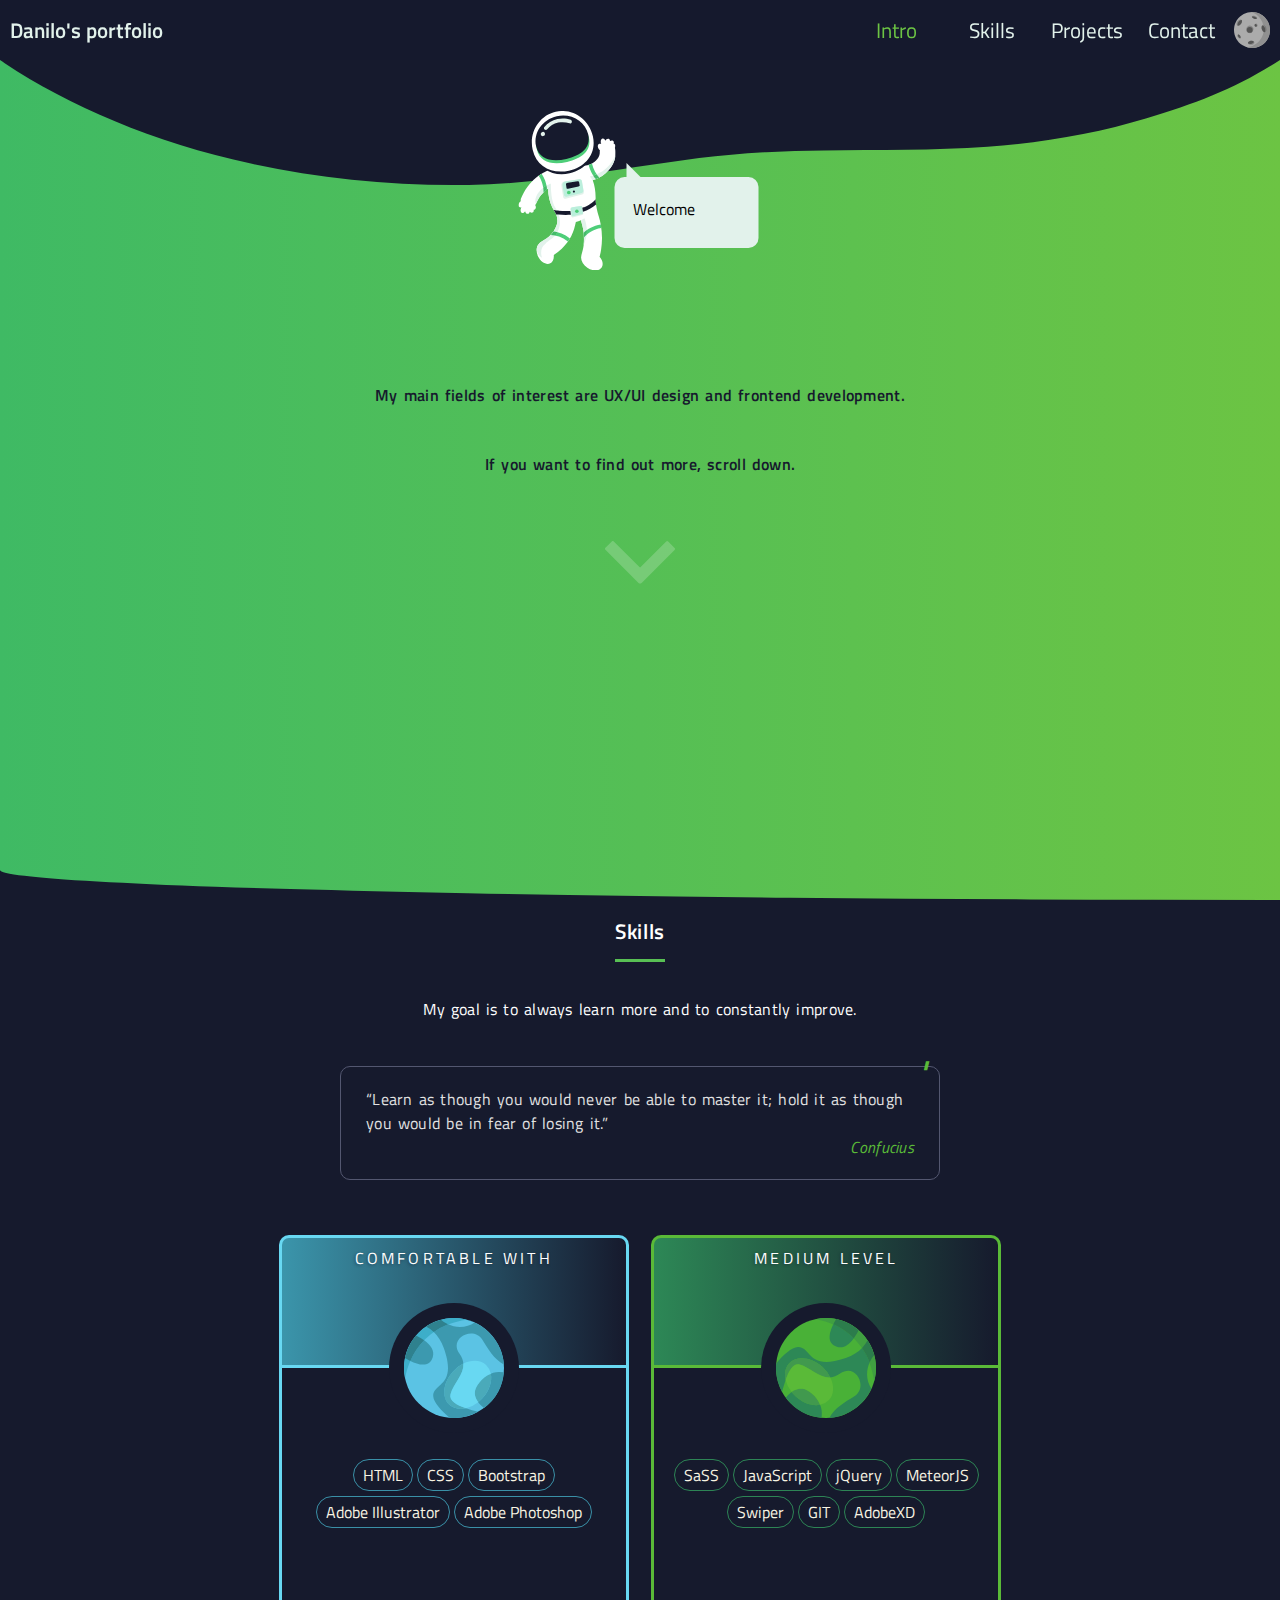
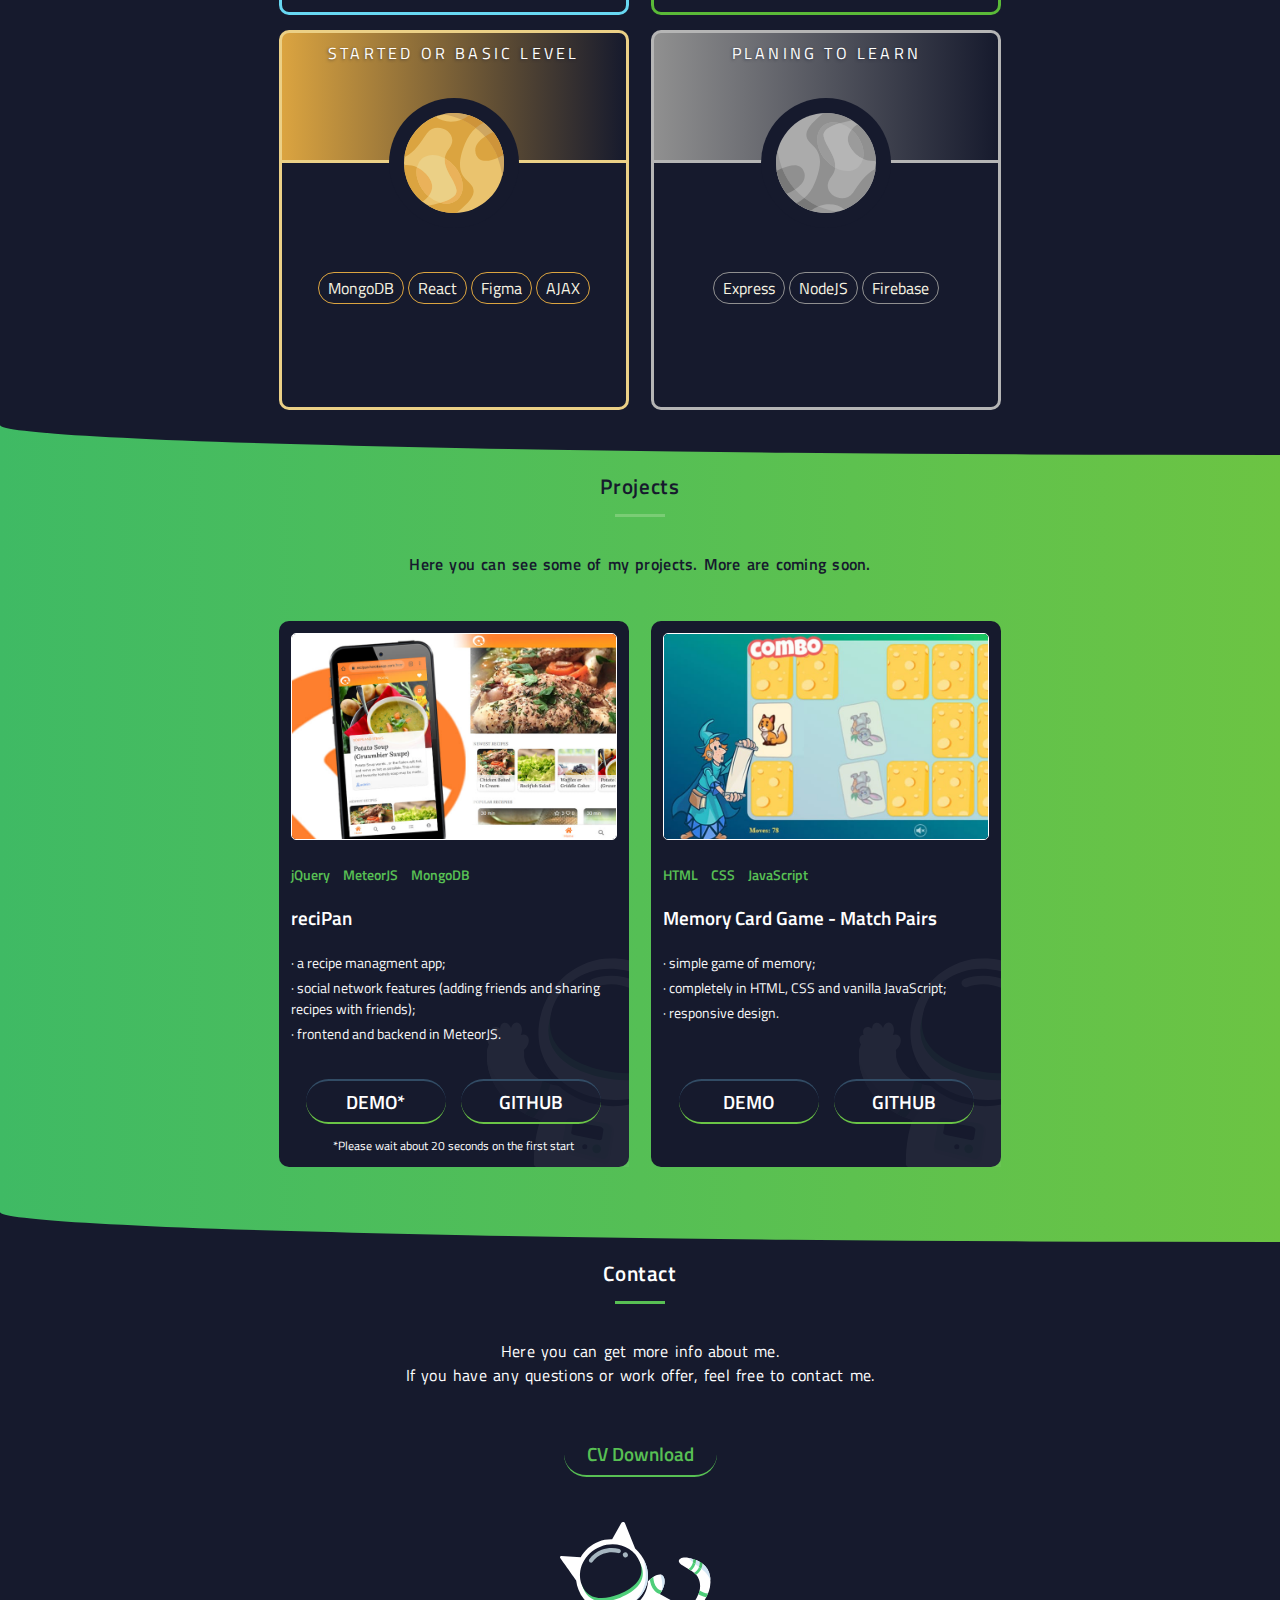
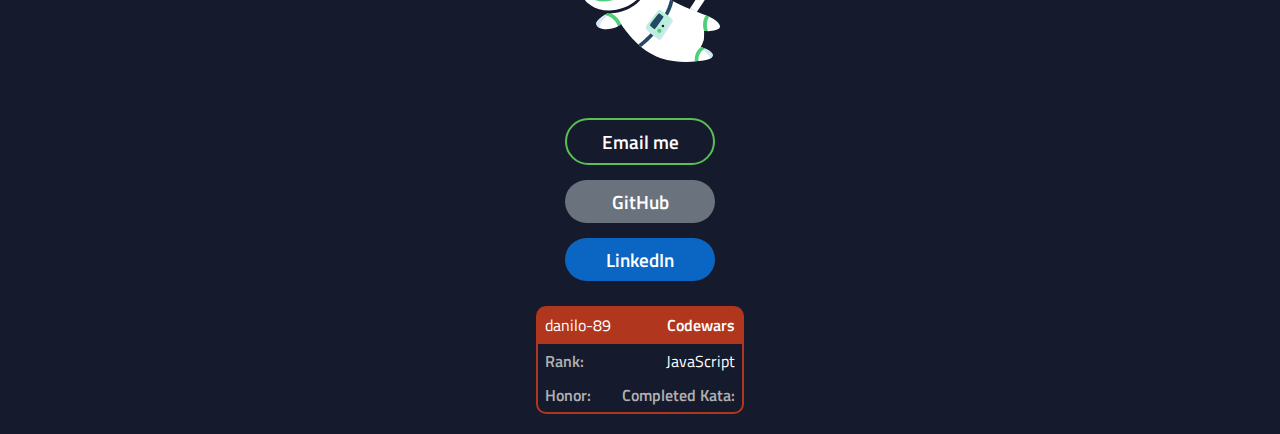
==== index.html @ d7d08cd7 "Update index.html" ====
<!DOCTYPE html>
<html lang="en">

<head>
    <meta charset="UTF-8" />
    <meta http-equiv="X-UA-Compatible" content="IE=edge" />
    <meta name="viewport" content="width=device-width, initial-scale=1.0" />
    <title>Danilo's Portfolio</title>

    <meta name="title" content="Danilo's Portfolio">
    <meta name="description" content="My portfolio page">
    <meta name="keywords" content="frontend, portfolio, meteor, javascript, jquery, css, html, design, developer">
    <meta name="language" content="English">
    <meta name="author" content="Danilo">

    <title>Danilo's Portfolio</title>

    <!--  Essential META Tags -->
    <meta property="og:title" content="Danilo's Portfolio">
    <meta property="og:description" content="My portfolio page">
    <meta property="og:image" content="https://danilo-89.github.io/thumbnail.jpg">
    <meta property="og:url" content="https://danilo-89.github.io/index.html">
    <meta name="twitter:card" content="summary_large_image">

    <!--  Non-Essential, But Recommended -->
    <meta property="og:site_name" content="Danilo's Portfolio">
    <meta name="twitter:image:alt" content="astronaut in intro section of Danilo's Portfolio">


    <link rel="apple-touch-icon" sizes="180x180" href="/apple-touch-icon.png">
    <link rel="icon" type="image/png" sizes="32x32" href="/favicon-32x32.png">
    <link rel="icon" type="image/png" sizes="16x16" href="/favicon-16x16.png">
    <link rel="manifest" href="/site.webmanifest">
    <link rel="mask-icon" href="/safari-pinned-tab.svg" color="#5bbad5">
    <meta name="msapplication-TileColor" content="#2b5797">
    <meta name="theme-color" content="#ffffff">
    <link rel="preconnect" href="https://fonts.gstatic.com">
    <link href="https://fonts.googleapis.com/css2?family=Titillium+Web:wght@300;400;600;700&display=swap"
        rel="stylesheet">
    <link rel="stylesheet" href="style/css/main.css">
</head>

<body id="intro" class="section">

    <div class="body-before"></div>

    <nav class="navbar" id="navBar">

        <button id="navToggleBtn" class="navbar-toggler" type="button" aria-label="Toggle navigation">
            <div class="bar hamburger_bar1"></div>
            <div class="bar hamburger_bar2"></div>
        </button>

        <a class="navbar-brand" href="#">Danilo's portfolio</a>
        <div class="collapse navbar-collapse" id="navbarMain">

            <ul class="navbar-nav">
                <li class="nav-item">
                    <a class="nav-link go current" href="#intro">Intro</a>
                </li>
                <li class="nav-item">
                    <a class="nav-link go" href="#skills">Skills</a>
                </li>
                <li class="nav-item">
                    <a class="nav-link go" href="#projects">Projects</a>
                </li>
                <li class="nav-item">
                    <a class="nav-link go" href="#contact">Contact</a>
                </li>
                <li> <img src="/imgs/astroMan.svg" alt="floating astronaut"></li>

            </ul>
        </div>
        <button type="button" class="color-theme-btn" id="changeColorThemeBtn" aria-label="change color theme">

            <svg width="100%" version="1.1" class="switch-moon" id="cct1" xmlns="http://www.w3.org/2000/svg" x="0" y="0"
                viewbox="0 0 293.4 293.4" xml:space="preserve">
                <style>
                    .st1m,
                    .st2m {
                        fill-rule: evenodd;
                        clip-rule: evenodd;
                        fill: #888
                    }

                    .st2m {
                        fill: #545454
                    }
                </style>
                <path
                    d="M271.7 223.4c-17.2 28.1-42.3 48.3-70.7 59.6-25 9.9-52.6 13-79.5 8.3-17.7-3.1-35.2-9.5-51.5-19.5C20.9 241.6-4.2 187.2.6 133.5 2.5 111.7 9.4 90 21.7 70c1.3-2.1 2.7-4.2 4.1-6.2 29-42.3 76.7-65 125-63.7 24.9.7 49.9 7.7 72.6 21.6 5.1 3.1 9.9 6.5 14.4 10.1 57.5 45.4 73.2 127.6 33.9 191.6z"
                    fill-rule="evenodd" clip-rule="evenodd" fill="#ababab" />
                <path class="st1m"
                    d="M149.7 266c-13.6 4.1-28.9.8-34.2-7.4-5.3-8.2 1.4-18.2 15-22.3 13.6-4.1 28.9-.8 34.2 7.4 5.2 8.2-1.5 18.2-15 22.3z" />
                <path class="st2m"
                    d="M113.7 254.3c-1.2-7.2 5.3-14.6 16.6-18.1 11.3-3.4 23.8-1.7 30.8 3.7 1.2 7.2-5.3 14.6-16.6 18.1-11.3 3.5-23.8 1.7-30.8-3.7z" />
                <path class="st1m"
                    d="M28.4 76c9.2-13.2 23.1-19.3 31.1-13.6 8 5.7 7.1 21.1-2 34.3-9.2 13.2-23.1 19.3-31.1 13.6-8-5.7-7.1-21.1 2-34.3z" />
                <path class="st2m"
                    d="M62.9 66.1c4.2 7.2 2.3 19.6-5.3 30.6s-18.5 17-26.6 15.5c-4.2-7.2-2.3-19.6 5.3-30.6 7.5-11 18.5-17.1 26.6-15.5z" />
                <path class="st1m"
                    d="M170.6 32.7c11.8 4.2 19.9 12.4 18.1 18.4-1.8 6-12.8 7.4-24.6 3.3C152.3 50.2 144.2 42 146 36c1.8-6 12.8-7.4 24.6-3.3z" />
                <path class="st2m"
                    d="M187 53.7c-3.9 3.7-13.2 4.1-23 .7-9.8-3.5-17.1-9.8-18.2-15.2 3.9-3.7 13.2-4.1 23-.7 9.9 3.5 17.1 9.8 18.2 15.2z" />
                <path class="st1m"
                    d="M30.3 204.6c-5-8.8-4.7-18.2.9-21 5.5-2.8 14.1 2.1 19.1 10.9 5 8.8 4.7 18.2-.9 21-5.5 2.8-14-2.1-19.1-10.9z" />
                <path class="st2m"
                    d="M34.2 182.8c5.3-.3 11.9 4.4 16.1 11.7 4.2 7.3 4.6 15.1 1.5 19.1-5.3.3-11.9-4.4-16.1-11.7-4.2-7.3-4.7-15.1-1.5-19.1z" />
                <ellipse transform="rotate(-58.473 128.547 141.831)" class="st1m" cx="128.6" cy="141.8" rx="30.6"
                    ry="29.1" />
                <circle class="st2m" cx="128.4" cy="145.9" r="23.4" />
                <ellipse transform="rotate(-32.6 179.73 108.714)" class="st1m" cx="179.7" cy="108.7" rx="12.7"
                    ry="14" />
                <ellipse transform="rotate(-32.6 176.953 109.179)" class="st2m" cx="177" cy="109.2" rx="8.9"
                    ry="10.5" />
                <path
                    d="M271.7 223.4c-17.2 28.1-42.3 48.3-70.7 59.6-25 10-52.6 13-79.5 8.3-6.4-1.1-12.7-2.7-18.9-4.6 16.2-.8 32.1-4.3 47.2-10.2 28.4-11.3 53.5-31.5 70.7-59.6 10.5-17.1 17-35.4 19.9-54l.9.6.9.6c.3.2.6.3.8.5.3.2.6.3.9.5.3.2.6.3.9.4.2.1.5.2.7.3.4.2.7.3 1.1.4.3.1.5.2.8.3h.1c.2.1.5.1.7.2.1 0 .2 0 .3.1.5.1 1.1.2 1.6.3 1.9.2 3.7.1 5.5-.5 10.6-3.4 14.7-20 9.3-37.1-5.1-16.1-16.9-27-27.1-25.4-7.7-30.4-25.2-58.3-51-78.8-4.5-3.6-9.3-7-14.4-10.1C161.9 8.8 151 3.9 139.8.3c3.5-.3 7.2-.3 11-.2 24.9.7 49.9 7.7 72.7 21.6 5.1 3.1 9.9 6.5 14.4 10.1 57.4 45.4 73.1 127.6 33.8 191.6z"
                    fill-rule="evenodd" clip-rule="evenodd" fill="#909090" />
                <g>
                    <path class="st1m" d="M248.3 166.7c.5.1 1.1.2 1.6.3-.5-.1-1-.2-1.6-.3z" />
                    <path
                        d="M255.4 166.4c-1.8.6-3.6.7-5.5.5 6.9-6.2 9.1-20.1 4.5-34.4-3.2-10.1-9-18.1-15.4-22.3-.4-2.1-.9-4.3-1.5-6.4 10.2-1.6 22 9.3 27.1 25.4 5.5 17.3 1.4 33.9-9.2 37.2z"
                        fill-rule="evenodd" clip-rule="evenodd" fill="#787878" />
                </g>
                <path class="st2m"
                    d="M250 166.9c-9.2-1.1-19-11.2-23.5-25.5s-2.4-28.2 4.5-34.4c9.2 1.1 19 11.2 23.5 25.5s2.4 28.2-4.5 34.4z" />
                <g>
                    <path class="st1m"
                        d="M231 107.1c2.7.3 5.4 1.4 8.1 3.2-.4-2.1-.9-4.3-1.5-6.4-.6.1-1.3.3-1.9.4-1.8.6-3.3 1.5-4.7 2.8z" />
                </g>
            </svg>

            <svg width="100%" version="1.1" class="switch-sun" id="cct2" xmlns="http://www.w3.org/2000/svg" x="0" y="0"
                viewbox="0 0 293.4 293.4" xml:space="preserve">
                <style>
                    .st0-sun {
                        fill-rule: evenodd;
                        clip-rule: evenodd;
                        fill: #fc0
                    }
                </style>
                <circle transform="rotate(-45.001 146.699 146.702)" class="st0-sun" cx="146.7" cy="146.7" r="146.7" />
                <path
                    d="M112.5 14.9c1.2-3.7-.2-7.1-3.1-10.1C85 11.2 62 23.9 43 43c-57.3 57.3-57.3 150.2 0 207.5 33.1 33.1 78 47.1 121.2 41.9 16.7-19.4-5.1-43.8 15.8-63.6 13.8-10.9 20.7-16.4 32.4-29.9 21.1-24.3 38.8-50.4 12.9-78.5-15.9-13.6-64.8-13.7-86.8-17.9-25.6-4.9-48.5-10.8-50.2-40.3 1.3-33.1 19.6-32.9 24.2-47.3z"
                    fill-rule="evenodd" clip-rule="evenodd" fill="#fb0" />
                <path class="st0-sun"
                    d="M125.8 113.3c-38.7-27.6-53 2-88.8 17.4-17.9 3.8-26.6-4.9-33.4-16.5C-7.1 161.7 6 213.5 43 250.4c9.8 9.8 20.7 18 32.3 24.5-4.7-5.3-7.6-11-7-17.8 3.1-14.4 16.3-24.3 26.7-33.6 28.3-25.4 77.7-76.8 30.8-110.2z" />
            </svg>


        </button>
    </nav>


    <section class="firstSection">

        <div class="container">
            <svg class="astro-blob" width="100%" height="100%" xmlns="http://www.w3.org/2000/svg"
                xmlns:xlink="http://www.w3.org/1999/xlink" viewbox="0 0 1545.2 414.3" preserveaspectratio="none">
                <style type="text/css">
                    .astro-blob-fill {
                        fill: #161a2d;
                    }
                </style>
                <defs>
                </defs>
                <path class="astro-blob-fill" d="M1545.2,0c-52.5,93.4-99.2,141.9-162,194c-58,48.2-123.5,80.4-191.1,93.9c-65.1,13-132.4,9.5-198.1,12.3
            c-23.1,1-46.1,2.6-69.1,5.6c-122.9,16.4-234,103.1-359,108.1c-90,3.7-179.6-20.8-261.7-69.9C184.1,272.2,83,151.4,5.7,10.6
            C3.8,7.1,1.9,3.5,0,0C0,0,1543.9,0,1545.2,0z" />
            </svg>
        </div>

        <div class="astro-holder">
            <svg id="astronaut" width="100px" version="1.1" xmlns="http://www.w3.org/2000/svg" x="0" y="0"
                viewbox="0 0 243.3 399.1" xml:space="preserve">
                <style>
                    .st0 {
                        fill: #ffffff;
                    }

                    .st1 {
                        fill: #4ECE79;
                    }

                    .st2 {
                        fill: #E2F2EB;
                    }

                    .st4 {
                        fill: #161a2d;
                        ;
                    }

                    .st5 {
                        fill: #44bc69;
                    }

                    .st3 {
                        fill: #bbefdc;
                    }

                    .st7 {
                        fill: #e2f2eb;
                    }
                </style>
                <g id="AMBody">
                    <path class="st0"
                        d="M206.8 346.7c1.4-10.1 2.4-20.2 2.2-30.3s-1.2-20.1-2.8-30.1c-1.2-8.1-3.3-16.1-5.7-23.9 0-.1-.1-.3-.1-.4-3.8-12.3-6.2-24.6-7.6-37.4.1-2.7.3-5.8.2-8.5 0-7.3-.7-15-1.8-21.9-.6-3.7-1.3-7.3-2.2-10.9-2.2-8.5-5.2-16.8-8.9-24.8-3.3-7.1-7.1-14.2-13.4-19-.7-.6-1.3-1.3-1.8-2-.1 0-.2 0-.3.1-1.3.2-2.6.3-4 .2-5.1-.4-10.5-2.9-15.4-3.7-11.2-1.7-22.3 0-33.3 2-14.4 2.7-28.3 7.6-41.4 14.1-9.6 4.7-18.5 10.2-26.7 17-8 6.6-14.9 14.1-21.2 22.3-7 9.1-12 19.2-16.4 29.8-.9 2.2-.8 4.5-.6 6.7-.6.4-1.2.9-1.7 1.4-4.2 4.1-5.4 9.7-2.6 12.6 1.5 1.5 3.7 2 6.2 1.5-.9 1.1-1.6 2.5-2 4.2-1.1 4.5.6 8.9 3.8 9.7 2.7.7 5.5-1.3 7.1-4.5 1 4.1 4 7 7.1 6.5 2.3-.3 4-2.5 4.6-5.3 2.1 2.3 4.9 3.3 7.1 2.3 2.4-1.1 3.4-4.1 2.9-7.4.6.2 1.3.2 1.9 0 2.7-.7 4.1-4.4 3.2-8.2-.3-1.2-.8-2.2-1.4-3.1 1.1-1.7 2.2-3.8 2.7-5.5 3.4-6.7 6.7-13.2 11.4-19.1 4.7-5.9 10.4-10.9 16.2-15.7.7-.6 1.5-1 2.3-1.6-.2 4.4-.1 9.1.4 13.4 1.9 15.9 6.7 30.6 15.1 43.8 6.7 10.6 8.5 19.7 6.5 31.7 0 .1 0 .1-.1.2-4.2 12-9.7 22.1-19.1 30.8-4.8 4.4-10.4 7.8-16 11.2-2.7 1.6-5.4 3-7.8 5.1-4 3.6-6.8 8-7.7 13.3 0 .3-.1.5-.1.8-1 6.2.2 13.7 3.8 20.8 7 13.9 20.5 21.2 30.2 16.3 6.6-3.3 9.6-11.5 8.7-20.8 7.1-4.7 13.9-9.7 20-15.7 9.6-9.5 17.8-19.9 23.9-31.8 5.7-11.2 8.8-22.8 11.4-35 4.4-.9 8.5-2.5 12.6-4.5 2.4 9.2 5.3 18.1 6.5 27.6 1.4 11.3 1.5 22.7.5 34.1-.8 8.5-3.2 16.7-5.5 24.9-.4 1.5-.6 2.9-.7 4.4-1.7 9 4.2 20.5 15.3 27.9 13.5 9.1 29.6 8.8 35.9-.6 4.9-7.3 2.4-18-5.3-26.6 1.7-6 3.1-12.2 3.9-18.4z" />
                    <path class="st1"
                        d="M50.4 162.3c6.9 10.3 12.5 24.1 12.3 41.7 2.8-2.7 5.7-5.3 8.7-7.8-1.3-16-6.8-28.9-13.5-38.9-2.6 1.6-5.1 3.2-7.5 5zM128.8 319.1c-14-11.1-28.4-15.8-41.3-17.3-2 3-4.2 5.8-6.7 8.5 13 .5 28.3 4.5 43 16.4 1.8-2.4 3.5-5 5-7.6zM206.3 286.3c-.1-.7-.2-1.4-.4-2.2-18.9 2.8-33 11.6-42.8 20.5.4 4 .6 8 .7 11.9 8.6-9.3 22.8-20.4 43.4-23.5-.2-2.2-.5-4.4-.9-6.7z" />
                    <path class="st2"
                        d="M159 209.3l-41 10.6c-2.9.5-5.7-1.7-6.2-4.8l-4.4-28.2c-.8-4.9 2.4-9.5 7-10.2l38.3-6c2.9-.5 5.7 1.7 6.2 4.8l4.6 27.3c.4 3.1-1.6 6-4.5 6.5z" />
                    <path class="st3"
                        d="M158.4 205l-38.6 9.8c-2.8.4-5.4-1.5-5.8-4.2l-3.9-25c-.7-4.3 2.3-8.4 6.6-9.1l36-5.7c2.8-.4 5.4 1.5 5.8 4.2l4.1 24.2c.5 2.7-1.4 5.3-4.2 5.8z" />
                    <path class="st4 blink-color"
                        d="M150.1 189.1l-26.1 5.5c-1.9.3-3.5-.3-3.7-1.4l-1.5-9.6c-.3-1.7 1.9-3.4 4.8-3.9l24.2-3.8c1.9-.3 3.5.3 3.7 1.4l1.7 9.3c.2 1.1-1.2 2.2-3.1 2.5z" />
                    <circle class="st1" cx="126" cy="204" r="4.6" />
                    <circle class="st4" cx="138.7" cy="201.8" r="2.7" />
                    <path class="st2"
                        d="M92.3 242.4C80 224.2 81 181.7 81 181.7c0 .2-4.8 2-5.2 2.2-4.2 2-8.3 4.4-12.1 7.1-5.1 3.6-9.7 7.9-13.5 12.9-3.3 4.2-5.9 9-7.2 14.2-1 4.1-1.4 8.8.1 12.8.3.7.6 1.4.5 2.1.5-.8.8-1.8 1.1-2.7 3.4-6.7 6.7-13.2 11.4-19.1 4.7-5.9 10.4-10.9 16.2-15.7.7-.6 1.5-1 2.3-1.6-.2 4.4-.1 9.1.4 13.4 1.9 15.9 6.7 30.6 15.1 43.8 6.7 10.6 8.5 19.7 6.5 31.7 0 .1 0 .1-.1.2-4.2 12-9.7 22.1-19.1 30.8-10.2 9.3-28.9 14.1-31.5 29.6-.5 3-.2 5.7.6 8.6.7 2.9 1.6 5.6 3.5 8 2.6 3.2 5.5 5.8 8.9 7.5-1.3-3.7-2.1-7.7-2.2-11.9-.2-8.8 2.7-17.9 10.2-22.9 8.3-9 20.6-13.5 27.5-24 13.9-21 11.6-46-2.1-66.3zM167.5 275.8c-.3-1.2-.7-2.4-1.1-3.6-.1-.4-.8-2.1-.9-2.4-.2-.4-.4-.9-.7-1.3-1.8 1-3.4 2.2-5.1 3.2-1.1.7-2.2 1.4-3.4 2 2.4 9.2 5.3 17.9 6.4 27.4 1.4 11.3 1.5 22.7.5 34.1 0 .3-.1.5-.1.8 4.2-10.7 7.7-21.8 8.1-33.1.2-6.5-.5-12.8-1.9-19.2-.5-2.7-1.1-5.3-1.8-7.9z" />
                    <path class="st5"
                        d="M70.1 186.7c-2.2 1.3-4.3 2.7-6.3 4.1-.5.4-1.3.9-1.9 1.4.5 3.7.8 7.6.8 11.8 2.1-2 4.2-4 6.4-5.8l.1-.1 2.1-1.8c-.1-3.4-.6-6.6-1.2-9.6zM97.6 303.6c-3.4-.8-6.8-1.4-10.1-1.8-.5.7-.9 1.4-1.4 2.1-.1.1-.2.3-.3.4-.4.6-.8 1.1-1.3 1.7-.1.2-.2.3-.4.5-.4.5-.9 1.1-1.3 1.6-.1.1-.2.3-.3.4-.6.7-1.1 1.3-1.7 1.9 3.6.2 7.6.6 11.6 1.4.8-.9 1.4-1.9 2-2.9 1.2-1.8 2.3-3.5 3.2-5.3zM171.3 298.1c-3 2.1-5.7 4.3-8.2 6.5.1.8.1 1.6.2 2.4 0 .4.1.7.1 1.1.2 2.8.4 5.6.4 8.5 1.9-2.1 4.3-4.4 6.8-6.6.3-2.4.6-4.6.7-7.1.1-1.6.1-3.2 0-4.8z" />
                    <g>
                        <path class="st2"
                            d="M159.4 260.6l-24 5.8c-1.7.2-3.3-1-3.6-2.9l-2.4-16.4c-.4-2.9 1.4-5.5 4.1-5.9L156 238c1.7-.2 3.3 1 3.6 2.9l2.5 15.9c.2 1.8-1 3.5-2.7 3.8z" />
                        <path class="st3"
                            d="M159.1 258l-22.6 5.4c-1.6.2-3.1-.9-3.4-2.5l-2.1-14.6c-.4-2.5 1.4-4.9 3.9-5.3l21-3c1.6-.2 3.1.9 3.4 2.5l2.2 14.2c.4 1.6-.8 3.1-2.4 3.3z" />
                        <circle class="st1" cx="146.1" cy="250.7" r="4.4" />
                    </g>
                    <g>
                        <path class="st4"
                            d="M161.4 252.4c12.1-3.4 23.4-9.7 32.8-18.1-.5-3.2-.9-6.5-1.3-9.8.1-1 .1-2.1.1-3.3-.3.3-.6.7-.9 1-2.3 2.5-4.8 4.8-7.5 7-.3.3-.6.5-.9.7-.1 0-.2.2-.3.3 0 0-.1 0-.1.1l-2.1 1.5c-1.4 1-2.9 2-4.4 2.9-2.9 1.8-5.9 3.4-9.1 4.8-.2.1-.4.2-.5.2h-.1c-.4.2-.9.4-1.3.5-.9.4-1.8.7-2.8 1-1.1.4-2.2.7-3.3 1.1l1.7 10.1zM129.9 250.1c-9.6.6-19.2.5-28.7-.5-1.2-.1-2.4-.3-3.7-.4-.6-.1-1.1-.1-1.7-.2-.1 0-1-.1-1.1-.2-1.9-.3-3.8-.6-5.6-1.1l-1.2-.3L90 251c1.7 2.7 3.1 5.3 4.1 7.8 1.9.2 3.8.4 5.5.6 10.3 1.1 20.7 1.3 31.1.6.2 0 .4 0 .5-.1l-1.3-9.8z" />
                    </g>
                </g>
                <g id="AMHand">
                    <path class="st0"
                        d="M243.3 101.8c0-2.8-.4-5.2-1.6-7.7-.2-.6-.5-1.2-.7-1.8.2-.4.5-.8.7-1.2 1.6-3.6.9-7.4-1.7-8.6-.6-.3-1.3-.4-1.9-.3 1.1-3.1.6-6.3-1.6-7.8-2-1.4-4.9-.9-7.4 1-.1-2.9-1.4-5.3-3.6-6-3-1-6.4 1.3-8.1 5.2-1-3.5-3.5-5.9-6.2-5.7-3.3.2-5.8 4.2-5.4 8.9.1 1.7.6 3.2 1.3 4.5-2.3-.9-4.6-.8-6.3.4-3.3 2.4-3.1 8.2.4 12.9.8 1 1.6 1.9 2.5 2.7-.1.9-.3 1.8-.3 2.7-.1 2 .2 3.9-.2 5.8-.5 2.3-1 4.7-2 6.8-1.2 2.6-2.7 5.2-4.5 7.5-2.1 2.5-4.4 4.9-7 6.8-3 2.2-6.3 4-9.7 5.3-5 2-10.3 2.9-15.5 3.7-1.3.2-2.6.2-4 .1-11.5 10-9.5 26.4.6 36 5.5 6.8 18.4 8.3 24.1.9 0-.1-.1-.3-.1-.4.2-.1.4-.1.6-.2.1-.2.3-.4.4-.7-.1.2-.3.4-.4.7 5.4-1.7 10.8-3.7 15.9-6.2 5.9-3 11.5-6.7 16.5-11s9.1-9 13-14.4c4.2-5.8 7.1-12.2 9.4-18.9 1.4-4.2 1.9-8.4 2.6-12.7.2-2.8.2-5.5.2-8.3z" />
                    <path class="st1"
                        d="M179.9 133.1c-1.5.6-3 1.1-4.5 1.5 3.6 15.3 10.4 27 18.2 35.8 2.6-1 5.3-2.1 7.8-3.4.3-.2.6-.3.9-.5-8-8.4-15-19.8-18.4-35.3-1.3.7-2.6 1.3-4 1.9z" />
                    <path class="st2"
                        d="M222.9 140.2c-7.7 8.2-16.9 13.8-27.3 18-5.6 2.3-11.4 3.9-17.2 5.6l.6.9c1.4 1.7 2.8 3.3 3.9 5.2.7 1.2 1.4 2.3 2 3.5 5.6-1.7 11.2-3.7 16.5-6.4 5.9-3 11.5-6.7 16.5-11s9.1-9 13-14.4c4.2-5.8 7.1-12.2 9.4-18.9 1.4-4 1.9-8.1 2.5-12.2-4.6 11-11.6 20.9-19.9 29.7z" />
                    <path class="st5"
                        d="M195.5 158.2c-2.9 1.2-5.8 2.2-8.8 3.1 2.1 3.3 4.5 6.4 6.9 9.1.6-.3 1.3-.5 1.9-.8.6-.3 1.3-.5 1.9-.8.2-.1.3-.1.5-.2.5-.2 1-.4 1.5-.7.6-.3 1.3-.6 1.9-.9.1 0 .1-.1.2-.1.2-.1.5-.3.7-.4-2.2-2.5-4.6-5.3-6.7-8.3z" />
                </g>
                <g id="AMHead">
                    <path class="st4"
                        d="M184.7 74c9.2 41.1-17.2 73.2-56.8 82.1-39.6 8.9-77.2-8.8-86.5-49.8s15.4-81.6 54.9-90.5 79.2 17.1 88.4 58.2z" />
                    <path class="st0"
                        d="M186.2 63.1c9.7 43.2-18.1 77-59.8 86.3s-81.3-9.2-91-52.4S51.6 11.2 93.2 1.8s83.3 18.1 93 61.3z" />
                    <path class="st1"
                        d="M176.3 66.4c7.5 33.4-18.8 53-54.8 61.1s-68.2 1.6-75.7-31.8 15.6-67 51.7-75.1 71.3 12.5 78.8 45.8z" />
                    <path class="st4"
                        d="M174.6 58.8c7.5 33.4-18.8 53-54.8 61.1s-68.2 1.6-75.7-31.8 15.6-67 51.7-75.1 71.3 12.4 78.8 45.8z" />
                    <path class="st7"
                        d="M133.4 28c.8-2.3-.4-4.9-2.7-5.8-10.2-3.7-21.7-4.6-33.4-2-13.3 3-24.6 10.2-32.5 19.7-1.6 1.9-1.4 4.7.5 6.3 1.9 1.7 4.9 1.5 6.5-.5 6.7-8 16.2-14 27.5-16.6 9.9-2.2 19.6-1.4 28.3 1.7 2.4.8 5-.4 5.8-2.8z" />
                    <circle transform="rotate(-12.674 61.054 57.566)" class="st7" cx="61" cy="57.6" r="5.4" />
                </g>
            </svg>

            <div class="astro-bubble">
                <span> </span>
            </div>
        </div>

        <p class="my-text bold">My main fields of interest are UX/UI design and frontend development.</p>
        <p class="my-text bold">If you want to find out more, scroll down.
        </p>

        <div class="arrow-go-down">
            <a href="#skills" aria-label="Go down to skills section">
                <svg width="100%" data-name="see more arrow" xmlns="http://www.w3.org/2000/svg"
                    viewbox="0 0 184.911 111.967">
                    <path class="arrow-path"
                        d="M183.816 18.27L166.974 1.428a3.737 3.737 0 00-5.286 0L94.216 68.9a2.255 2.255 0 01-3.188 0L23.223 1.1a3.737 3.737 0 00-5.286 0L1.1 17.937a3.737 3.737 0 000 5.286L87.87 110a6.718 6.718 0 009.5 0l86.443-86.442a3.737 3.737 0 00.003-5.288z" />
                </svg>
            </a>
        </div>


    </section>


    <div class="section-after"></div>

    <!-- SKILLS SECTION START -->
    <section class="section-even section" id="skills">

        <h2>Skills</h2>

        <hr class="custom">

        <p class="my-text">My goal is to always learn more and to constantly improve.</p>

        <p class="quote">“Learn as though you would never be able to master it; hold it as though you would be in fear
            of losing it.”
            <span>Confucius</span>
        </p>



        <div class="section-container">

            <div class="planet-frame blue">
                <div class="planet-frame-top">
                    <span>COMFORTABLE WITH</span>
                </div>
                <div class="planet-frame-bottom">
                    <div class="skill-planet">
                        <img src="/imgs/planet-01.svg" alt="blue planet">
                    </div>
                    <div class="skill-skills">
                        <span>HTML</span>
                        <span>CSS</span>
                        <span>Bootstrap</span>
                        <span>Adobe Illustrator</span>
                        <span>Adobe Photoshop</span>
                    </div>
                </div>
            </div>

            <div class="planet-frame green">
                <div class="planet-frame-top">
                    <span>MEDIUM LEVEL</span>
                </div>
                <div class="planet-frame-bottom">
                    <div class="skill-planet">
                        <img src="/imgs/planet-02.svg" alt="green planet">
                    </div>
                    <div class="skill-skills">
                        <span>SaSS</span>
                        <span>JavaScript</span>
                        <span>jQuery</span>
                        <span>MeteorJS</span>
                        <span>Swiper</span>
                        <span>GIT</span>
                        <span>AdobeXD</span>
                    </div>
                </div>
            </div>

            <div class="planet-frame yellow">
                <div class="planet-frame-top">
                    <span>STARTED OR BASIC LEVEL</span>
                </div>
                <div class="planet-frame-bottom">
                    <div class="skill-planet">
                        <img src="/imgs/planet-03.svg" alt="yellow planet">
                    </div>
                    <div class="skill-skills">
                        <span>MongoDB</span>
                        <span>React</span>
                        <span>Figma</span>
                        <span>AJAX</span>
                    </div>
                </div>
            </div>

            <div class="planet-frame gray">
                <div class="planet-frame-top">
                    <span>PLANING TO LEARN</span>
                </div>
                <div class="planet-frame-bottom">
                    <div class="skill-planet">
                        <img src="/imgs/planet-04.svg" alt="gray planet">
                    </div>
                    <div class="skill-skills">
                        <span>Express</span>
                        <span>NodeJS</span>
                        <span>Firebase</span>
                    </div>
                </div>
            </div>



        </div>

    </section>
    <!-- SKILLS SECTION END -->
    <div class="section-after"></div>

    <!-- PROJECTS SECTION START -->
    <section class="section" id="projects">
        <h2>Projects</h2>

        <hr class="custom">

        <p class="my-text bold">Here you can see some of my projects. More are coming soon.</p>






        <div class="section-container">

            <div class="project-frame">
                <div class="project-frame-inside">
                    <div class="project-galery">
                        <img src="/imgs/recipan0.jpg" alt="recipan app screen">
                    </div>
                    <div class="project-description">
                        <img src="/imgs/astroMan.svg" alt="astronaut">
                        <div class="project-ingridients">
                            <span>jQuery</span>
                            <span>MeteorJS</span>
                            <span>MongoDB</span>
                        </div>
                        <div class="project-title">
                            <span>reciPan</span>
                        </div>
                        <div class="project-about">
                            <span>· a recipe managment app;</span>
                            <span>· social network features (adding friends and sharing recipes with friends);</span>
                            <span>· frontend and backend in MeteorJS.</span>
                        </div>
                        <div class="project-buttons">
                            <a href="https://recipan.herokuapp.com/" target="_blank" rel="noopener noreferrer"
                                class="btn-standard">DEMO*</a>
                            <a href="https://github.com/danilo-89/reciPan-recipe-manager-app" target="_blank"
                                rel="noopener noreferrer" class="btn-standard">GITHUB</a>
                        </div>
                        <div class="project-note">
                            <span>
                                *Please wait about 20 seconds on the first start
                            </span>
                        </div>
                    </div>
                </div>
            </div>

            <div class="project-frame">
                <div class="project-frame-inside">
                    <div class="project-galery">
                        <img src="/imgs/matchPairs0.jpg" alt="match pairs game screen">
                    </div>
                    <div class="project-description">
                        <img src="/imgs/astroMan.svg" alt="astronaut">
                        <div class="project-ingridients">
                            <span>HTML</span>
                            <span>CSS</span>
                            <span>JavaScript</span>
                        </div>
                        <div class="project-title">
                            <span>Memory Card Game - Match Pairs</span>
                        </div>
                        <div class="project-about">
                            <span>· simple game of memory;</span>
                            <span>· completely in HTML, CSS and vanilla JavaScript;</span>
                            <span>· responsive design.</span>
                        </div>
                        <div class="project-buttons">
                            <a href="https://danilo-89.github.io/projects/Memory-Card-Game---Match-Pairs/index.html"
                                target="_blank" rel="noopener noreferrer" class="btn-standard">DEMO</a>
                            <a href="https://github.com/danilo-89/Memory-Card-Game---Match-Pairs" target="_blank"
                                rel="noopener noreferrer" class="btn-standard">GITHUB</a>
                        </div>
                        <div class="project-note">
                            <span>
                            </span>
                        </div>
                    </div>
                </div>
            </div>

            <div class="project-frame">

            </div>

            <div class="project-frame">

            </div>

            <div class="project-frame">

            </div>



        </div>




    </section>
    <!-- PROJECTS SECTION END -->
    <div class="section-after"></div>

    <!-- CONTACT SECTION START -->
    <section class="section section-even" id="contact">

        <h2>Contact</h2>

        <hr class="custom">

        <p class="my-text">
            Here you can get more info about me.
            <br>
            If you have any questions or work offer, feel free to contact me.
        </p>

        <div class="contact-buttons">
            <a href="https://danilo-89.github.io/CV/cv_2021.pdf" target="_blank" rel="noopener noreferrer"
                class="btn-standard cv-download">CV Download</a>
        </div>

        <div class="astro-cat-container">
            <img src="/imgs/astroCat.svg" alt="astronaut cat">
        </div>

        <div class="contact-buttons">
            <a class="cryptedmail btn-standard email" href="#" data-name="danilo89abcd" data-domain="gmail"
                data-tld="com"
                onclick="window.location.href = 'mailto:' + this.dataset.name + '@' + this.dataset.domain + '.' + this.dataset.tld; return false;">Email
                me</a>


            <a href="https://github.com/danilo-89" target="_blank" rel="noopener noreferrer"
                class="btn-standard github">GitHub</a>

            <a href="https://www.linkedin.com/in/danilo-bozinovic/" target="_blank" rel="noopener noreferrer"
                class="btn-standard linkedin">LinkedIn</a>




            <a href="https://www.codewars.com/users/danilo-89" target="_blank" rel="noopener noreferrer" class="codewars-container">
                <div class="codewars-header">
                    <span class="span-custom">danilo-89</span>
                    <span class="span-custom text-bold">Codewars</span>
                </div>
                <div class="codewars-content">
                    <div>
                        <span class="span-custom">
                            <span class="text-bold text-gray">Rank: </span>
                            <span id="CWRank"></span>
                        </span>
                        <span class="span-custom">JavaScript</span>
                    </div>
                    <div>
                        <span class="span-custom">
                          <span class="text-gray text-bold">Honor: </span>
                          <span id="CWHonor"></span>
                        </span>
                        <span class="span-custom span-cata">
                           <span class="text-gray text-bold">Completed Kata: </span>
                           <span id="CWKata"></span>
                        </span>
                    </div>
                </div>
            </a>

        </div>



    </section>
    <!-- CONTACT SECTION END -->

    <script src="/script/main.js"></script>
</body>

</html>
---- style/css/main.css ----
html {
  -webkit-box-sizing: border-box;
          box-sizing: border-box;
  font-size: 16px;
}

*,
*:before,
*:after {
  -webkit-box-sizing: inherit;
          box-sizing: inherit;
}

body,
h1,
h2,
h3,
h4,
h5,
h6,
p,
ol,
ul {
  margin: 0;
  padding: 0;
  font-weight: normal;
}

ol,
ul {
  list-style: none;
}

img {
  max-width: 100%;
  height: auto;
}

button {
  background: none;
  color: inherit;
  border: none;
  padding: 0;
  font: inherit;
  cursor: pointer;
  outline: inherit;
}

@-webkit-keyframes rotation {
  from {
    -webkit-transform: rotate(0deg);
            transform: rotate(0deg);
  }
  to {
    -webkit-transform: rotate(359deg);
            transform: rotate(359deg);
  }
}

@keyframes rotation {
  from {
    -webkit-transform: rotate(0deg);
            transform: rotate(0deg);
  }
  to {
    -webkit-transform: rotate(359deg);
            transform: rotate(359deg);
  }
}

@-webkit-keyframes float {
  from {
    -webkit-transform: translateY(0px) translateX(17px) rotate3d(0, 0, 1, 3deg);
            transform: translateY(0px) translateX(17px) rotate3d(0, 0, 1, 3deg);
  }
  to {
    -webkit-transform: scale(0.95) translateY(17px) translateX(0px) rotate3d(0, 0, 1, 0deg);
            transform: scale(0.95) translateY(17px) translateX(0px) rotate3d(0, 0, 1, 0deg);
  }
}

@keyframes float {
  from {
    -webkit-transform: translateY(0px) translateX(17px) rotate3d(0, 0, 1, 3deg);
            transform: translateY(0px) translateX(17px) rotate3d(0, 0, 1, 3deg);
  }
  to {
    -webkit-transform: scale(0.95) translateY(17px) translateX(0px) rotate3d(0, 0, 1, 0deg);
            transform: scale(0.95) translateY(17px) translateX(0px) rotate3d(0, 0, 1, 0deg);
  }
}

@-webkit-keyframes move-hand {
  20%,
  100% {
    -webkit-transform: rotate(0deg);
    transform: rotate(0deg);
  }
  0% {
    -webkit-transform: rotate(0deg);
    transform: rotate(0deg);
  }
  10% {
    -webkit-transform: rotate(-3deg);
    transform: rotate(-3deg);
  }
}

@keyframes move-hand {
  20%,
  100% {
    -webkit-transform: rotate(0deg);
    transform: rotate(0deg);
  }
  0% {
    -webkit-transform: rotate(0deg);
    transform: rotate(0deg);
  }
  10% {
    -webkit-transform: rotate(-3deg);
    transform: rotate(-3deg);
  }
}

@-webkit-keyframes blinkColor {
  0% {
    fill: #161a2d;
  }
  60% {
    fill: #161a2d;
  }
  70% {
    fill: #4ece79;
  }
  86% {
    fill: #161a2d;
  }
  100% {
    fill: #4ece79;
  }
}

@keyframes blinkColor {
  0% {
    fill: #161a2d;
  }
  60% {
    fill: #161a2d;
  }
  70% {
    fill: #4ece79;
  }
  86% {
    fill: #161a2d;
  }
  100% {
    fill: #4ece79;
  }
}

@-webkit-keyframes changeText {
  0% {
    content: "Welcome friend...";
  }
  33% {
    content: "hope you are well...";
  }
  66% {
    content: "feel free to look around and...";
  }
  100% {
    content: "Have a nice day!";
  }
}

@keyframes changeText {
  0% {
    content: "Welcome friend...";
  }
  33% {
    content: "hope you are well...";
  }
  66% {
    content: "feel free to look around and...";
  }
  100% {
    content: "Have a nice day!";
  }
}

html {
  overflow-x: hidden;
  scroll-behavior: smooth;
}

button {
  border: none;
  outline: none;
  background-color: unset;
}

body {
  --color-page-background: linear-gradient(
    to right,
    #3fba64,
    #4abd5d,
    #55bf55,
    #61c24c,
    #6cc443
  );
  --color-page-background-even: #161a2d;
  --color-dark: #161a2d;
  --color-background-nav: rgba(22, 26, 45, 0.75);
  --color-green: #3fba64;
  --color-green-two: #58c054;
  --color-light: #f8f4e3;
  --color-white: #ffffff;
  --color-gray: #b0b0b0;
  --color-quote-text: #e2e2e2;
  --color-border-green: #5aba38;
  --color-border-yellow: #ebd086;
  --color-border-gray: #b5b5b5;
  --color-border-blue: #68d8f2;
  --color-skill-green: transparent;
  --color-skill-yellow: transparent;
  --color-skill-gray: transparent;
  --color-skill-blue: transparent;
  --color-nav-link: #e2f2eb;
  --color-link-current: #6cc444;
  --color-project-frame: #161a2d;
  --color-project-about: #f8f8f8;
  --color-project-button: rgba(22, 26, 45, 0.5);
  overflow-x: hidden;
  background: -webkit-gradient(linear, left top, right top, from(#3fba64), color-stop(#4abd5d), color-stop(#55bf55), color-stop(#61c24c), to(#6cc443));
  background: linear-gradient(to right, #3fba64, #4abd5d, #55bf55, #61c24c, #6cc443);
  background: var(--color-page-background);
  background-repeat: no-repeat;
  background-size: cover;
  font-family: "Titillium Web", sans-serif;
  -webkit-transition: background 0.6s ease;
  transition: background 0.6s ease;
}

body.light {
  --color-page-background: linear-gradient(to right, #f7fff9, #8ad6a1);
  --color-page-background-even: lightblue;
  --color-dark: #3fba64;
  --color-light: #161a2d;
  --color-white: #161a2d;
  --color-gray: #b1361e;
  --color-green: #161a2d;
  --color-green-two: #161a2d;
  --color-quote-text: #161a2d;
  --color-background-nav: rgba(63, 186, 100, 0.75);
  --color-border-green: #161a2d;
  --color-border-yellow: #161a2d;
  --color-border-gray: #161a2d;
  --color-border-blue: #161a2d;
  --color-skill-green: #5aba38;
  --color-skill-yellow: #ebd086;
  --color-skill-gray: #b5b5b5;
  --color-skill-blue: #68d8f2;
  --color-nav-link: #161a2d;
  --color-link-current: #ffffff;
  --color-project-frame: #62c67d;
  --color-project-about: #161a2d;
  --color-project-button: #006885;
}

.astro-blob-fill {
  fill: #161a2d !important;
  fill: var(--color-dark) !important;
}

.light .st4 {
  fill: #185167;
}

.container {
  max-width: 1920px;
  margin-left: auto;
  margin-right: auto;
}

a {
  text-decoration: none;
}

.btn-standard {
  background-color: #58c054;
  padding: 7px 23px;
  border-radius: 30px;
  color: #161a2d;
  font-size: 19px;
  font-weight: 600;
  min-width: 110px;
  text-align: center;
  -webkit-transition: all 0.3s ease;
  transition: all 0.3s ease;
}

.btn-standard.github {
  background-color: #6a737d;
  color: #ffffff;
  min-width: 150px;
  margin-bottom: 15px;
}

.btn-standard.linkedin {
  background-color: #0a66c2;
  color: #ffffff;
  min-width: 150px;
  margin-bottom: 25px;
}

.btn-standard.email {
  background-color: transparent;
  color: #ffffff;
  color: var(--color-white);
  border: 2px solid #58c054;
  min-width: 150px;
  margin-bottom: 15px;
}

.btn-standard.cv-download {
  background-color: transparent;
  color: #58c054;
  color: var(--color-green-two);
  border-bottom: 2px solid #58c054;
  min-width: 150px;
  margin-bottom: 25px;
}

.btn-standard:hover {
  background-color: #4aa846;
  color: #ffffff;
}

.project-buttons .btn-standard:hover {
  background-color: #4aa846;
  color: #ffffff;
  border-top: 2px solid #58c054;
  border-bottom: 2px solid #58c054;
}

.project-buttons .btn-standard {
  width: 43%;
  background-color: rgba(22, 26, 45, 0.5);
  background-color: var(--color-project-button);
  color: #ffffff;
  border-bottom: 2px solid #6ac446;
  border-top: 2px solid #324c65;
  padding: 6px 23px;
}

.body-before {
  width: 100%;
  max-width: 1920px;
  height: 60px;
  margin-left: auto;
  margin-right: auto;
  position: relative;
  background-color: #161a2d;
  background-color: var(--color-dark);
}

.body-before::before {
  display: none;
  content: "";
  height: 100%;
  position: absolute;
  top: 0;
  left: -122px;
  border-left: 122px solid transparent;
  border-top: 61px solid #161a2d;
}

.body-before::after {
  display: none;
  content: "";
  height: 100%;
  position: absolute;
  top: 0;
  right: -130px;
  border-right: 130px solid transparent;
  border-top: 61px solid #161a2d;
}

.color-theme-btn {
  margin-left: auto;
  padding-right: 10px;
  padding-left: 5px;
  display: -webkit-box;
  display: -ms-flexbox;
  display: flex;
  -webkit-box-orient: vertical;
  -webkit-box-direction: normal;
      -ms-flex-direction: column;
          flex-direction: column;
  height: 100%;
  -ms-flex-line-pack: center;
      align-content: center;
  -webkit-box-align: center;
      -ms-flex-align: center;
          align-items: center;
  overflow: hidden;
  width: 100%;
  max-width: 51px;
}

.color-theme-btn svg {
  -webkit-box-flex: 1;
      -ms-flex: 1 0 100%;
          flex: 1 0 100%;
  -webkit-transition: all 1s ease-out;
  transition: all 1s ease-out;
}

.color-theme-btn svg.switch-moon {
  height: 100%;
  max-height: 100%;
  opacity: 1;
  margin-bottom: 15px;
}

.color-theme-btn svg.switch-sun {
  height: 0;
  max-height: 0%;
  opacity: 0;
}

.color-theme-btn.sun svg.switch-moon {
  height: 0;
  max-height: 0%;
  opacity: 0.2;
  margin-bottom: 0;
}

.color-theme-btn.sun svg.switch-sun {
  height: 100%;
  max-height: 100%;
  opacity: 1;
}

.navbar {
  background-color: #161a2d;
  background-color: rgba(22, 26, 45, 0.75);
  background-color: var(--color-background-nav);
  display: -webkit-box;
  display: -ms-flexbox;
  display: flex;
  -webkit-box-align: center;
      -ms-flex-align: center;
          align-items: center;
  padding: 5px 0;
  max-width: 1920px;
  margin: auto;
  position: fixed;
  height: 60px;
  z-index: 2;
  top: 0;
  width: 100%;
}

.navbar.transparent {
  background-color: var(--color-background-nav);
  -webkit-backdrop-filter: blur(3px);
          backdrop-filter: blur(3px);
}

.navbar-brand {
  color: #e2f2eb;
  color: var(--color-nav-link);
  font-weight: 600;
  font-size: 21px;
  padding-left: 0;
  margin-left: auto;
  margin-right: auto;
}

.navbar-collapse {
  max-width: 0;
  opacity: 0;
  -webkit-transform: scale(0);
          transform: scale(0);
  overflow-x: hidden;
}

.navbar-collapse.active {
  display: block;
  position: fixed;
  margin-left: unset;
  height: 100vh;
  background-color: rgba(108, 196, 67, 0.45);
  top: 0;
  bottom: 0;
  left: 0;
  right: 0;
  z-index: 9;
  max-width: 100%;
  opacity: 1;
  -webkit-transform: scale(1);
          transform: scale(1);
}

.navbar-collapse.active .navbar-nav {
  max-width: 100%;
  min-width: 200px;
  min-height: 410px;
}

.navbar-nav {
  display: -webkit-box;
  display: -ms-flexbox;
  display: flex;
  -webkit-box-orient: vertical;
  -webkit-box-direction: normal;
      -ms-flex-direction: column;
          flex-direction: column;
  background-color: #161a2d;
  background-color: var(--color-page-background-even);
  height: 100%;
  position: absolute;
  padding-top: 55px;
  min-width: 0;
  max-width: 0;
  overflow: hidden;
  -webkit-transition: min-width 0.2s ease-out, max-width 0.3s ease;
  transition: min-width 0.2s ease-out, max-width 0.3s ease;
}

.navbar-nav img {
  position: absolute;
  bottom: 0;
  right: -88%;
  -webkit-transform: translate(-50%, 44%) scaleX(-1);
          transform: translate(-50%, 44%) scaleX(-1);
  height: 100%;
  width: 100%;
}

.nav-item .nav-link {
  color: #e2f2eb;
  color: var(--color-nav-link);
  min-width: 95px;
  display: inline-block;
  font-size: 21px;
  padding: 8px;
  padding-left: 17px;
}

.nav-item .nav-link.current {
  color: #6cc444;
  color: var(--color-link-current);
}

.st4.blink-color {
  -webkit-animation: blinkColor ease-in;
          animation: blinkColor ease-in;
  -webkit-animation-iteration-count: infinite;
          animation-iteration-count: infinite;
  -webkit-animation-duration: 5.5s;
          animation-duration: 5.5s;
  -webkit-animation-fill-mode: both;
          animation-fill-mode: both;
}

.firstSection {
  min-height: calc(100vh - 90px);
}

.arrow-go-down {
  position: relative;
  width: 70px;
  margin: auto;
  -webkit-transform: translateY(20px);
          transform: translateY(20px);
  z-index: 1;
}

.arrow-go-down a {
  display: block;
}

.arrow-go-down svg {
  fill: rgba(255, 255, 255, 0.2);
}

.arrow-go-down:hover svg {
  fill: rgba(255, 255, 255, 0.4);
}

.astro-blob {
  max-height: 125px;
}

.astro-holder {
  display: inline-block;
  position: relative;
  left: 50%;
  -webkit-transform: translateX(-50%);
          transform: translateX(-50%);
  top: -80px;
}

.astro-bubble {
  display: inline-block;
  background-color: #e2f2eb;
  padding: 20px 18px;
  border-radius: 10px;
  position: relative;
  margin-left: -5px;
  top: -55px;
  -webkit-animation-duration: 4s;
          animation-duration: 4s;
  -webkit-animation-name: float;
          animation-name: float;
  -webkit-animation-iteration-count: infinite;
          animation-iteration-count: infinite;
  -webkit-animation-timing-function: ease-in-out;
          animation-timing-function: ease-in-out;
  -webkit-animation-direction: alternate;
          animation-direction: alternate;
  -webkit-animation-play-state: running;
          animation-play-state: running;
  width: 144px;
  min-height: 71px;
}

.astro-bubble::after {
  content: "";
  position: absolute;
  display: block;
  width: 0;
  z-index: 1;
  border-style: solid;
  border-width: 15px 0 0 15px;
  border-color: transparent transparent transparent #e2f2eb;
  top: -14px;
  left: 15%;
  margin-left: -10px;
}

.astro-bubble span::after {
  content: "Welcome";
  -webkit-animation: changeText 14s linear forwards;
          animation: changeText 14s linear forwards;
}

#AMHand {
  position: relative;
  -webkit-animation-duration: 5s;
          animation-duration: 5s;
  -webkit-animation-name: move-hand;
          animation-name: move-hand;
  -webkit-animation-iteration-count: infinite;
          animation-iteration-count: infinite;
  -webkit-animation-timing-function: ease-in-out;
          animation-timing-function: ease-in-out;
  -webkit-animation-direction: alternate;
          animation-direction: alternate;
  -webkit-animation-play-state: running;
          animation-play-state: running;
  -webkit-transform-origin: center left;
          transform-origin: center left;
}

#astronaut {
  position: relative;
  -webkit-animation-duration: 4s;
          animation-duration: 4s;
  -webkit-animation-name: float;
          animation-name: float;
  -webkit-animation-iteration-count: infinite;
          animation-iteration-count: infinite;
  -webkit-animation-timing-function: ease-in-out;
          animation-timing-function: ease-in-out;
  -webkit-animation-direction: alternate;
          animation-direction: alternate;
  -webkit-animation-play-state: running;
          animation-play-state: running;
  width: 40%;
  max-width: 160px;
}

.light #astronaut {
  -webkit-filter: drop-shadow(2px 2px 1px rgba(0, 0, 0, 0.1));
  filter: drop-shadow(2px 2px 1px rgba(0, 0, 0, 0.1));
}

.bar {
  width: 36px;
  height: 4px;
  background-color: #e2f2eb;
  background-color: var(--color-nav-link);
  -webkit-transition: 0.5s;
  transition: 0.5s;
  position: relative;
}

.navbar-toggler {
  margin-right: auto;
  height: 100%;
  cursor: pointer;
  padding-left: 10px;
  padding-right: 5px;
  -webkit-transform: translateX(0);
          transform: translateX(0);
  -webkit-transition: -webkit-transform 0.3s ease-out;
  transition: -webkit-transform 0.3s ease-out;
  transition: transform 0.3s ease-out;
  transition: transform 0.3s ease-out, -webkit-transform 0.3s ease-out;
}

.navbar-toggler.click {
  z-index: 10;
  position: fixed;
  -webkit-transform: translateX(140px);
          transform: translateX(140px);
  top: 0;
  height: 60px;
}

.hamburger_bar1 {
  margin-bottom: 12px;
}

.click .hamburger_bar1 {
  margin-bottom: 0;
  -webkit-transform: rotate(-45deg);
          transform: rotate(-45deg);
}

.click .hamburger_bar2 {
  -webkit-transform: rotate(45deg);
          transform: rotate(45deg);
}

@media (min-width: 768px) {
  .color-theme-btn {
    margin-left: unset;
  }
  .navbar-collapse,
  .navbar-collapse.active {
    display: block;
    opacity: 1;
    -webkit-transform: scale(1);
            transform: scale(1);
    margin-left: auto;
    position: static;
    background-color: transparent;
    z-index: initial;
    max-width: 100%;
    max-height: 48px;
  }
  .navbar-nav,
  .navbar-collapse.active .navbar-nav {
    -webkit-box-orient: horizontal;
    -webkit-box-direction: normal;
        -ms-flex-direction: row;
            flex-direction: row;
    background-color: transparent;
    height: unset;
    position: static;
    padding-top: 0;
    min-width: 0;
    max-width: 100%;
    min-height: 0;
  }
  .nav-item .nav-link {
    text-align: center;
    padding-left: 0;
    padding-right: 0;
  }
  .navbar-collapse .navbar-nav img {
    display: none !important;
    opacity: 0;
  }
  .navbar-toggler {
    display: none;
  }
  .navbar-brand {
    padding-left: 10px;
    margin-left: 0;
    margin-right: 0;
  }
}

@media (min-width: 1921px) {
  .navbar {
    left: 50%;
    -webkit-transform: translateX(-50%);
            transform: translateX(-50%);
  }
  .navbar::before, .navbar::after {
    display: block;
  }
  .navbar.transparent::before {
    content: "";
    height: 100%;
    position: absolute;
    top: 0;
    left: -100%;
    background-color: rgba(22, 26, 45, 0.75);
    border: none;
    width: 100%;
  }
  .navbar.transparent::after {
    content: "";
    height: 100%;
    position: absolute;
    top: 0;
    right: -100%;
    background-color: rgba(22, 26, 45, 0.75);
    border: none;
    width: 100%;
  }
  .body-before::before,
  .body-before::after {
    display: block;
  }
}

section {
  position: relative;
  scroll-margin-top: 60px;
}

.section-even {
  background: #161a2d;
  background: var(--color-page-background-even);
}

.section-after {
  height: 30px;
  width: 100%;
  background: #161a2d;
  background: var(--color-page-background-even);
  background-repeat: no-repeat;
  background-size: cover;
  position: relative;
  -webkit-transition: background 0.3s ease;
  transition: background 0.3s ease;
}

.section-after::before {
  content: "";
  height: 30px;
  width: 100%;
  background: -webkit-gradient(linear, left top, right top, from(#3fba64), color-stop(#4abd5d), color-stop(#55bf55), color-stop(#61c24c), to(#6cc443));
  background: linear-gradient(to right, #3fba64, #4abd5d, #55bf55, #61c24c, #6cc443);
  background: var(--color-page-background);
  position: absolute;
  top: 0;
  left: 0;
  border-radius: 0 0 0 100%;
  -webkit-transition: background 0.3s ease;
  transition: background 0.3s ease;
}

.section-even + .section-after::before {
  background: #161a2d;
  background: var(--color-page-background-even);
}

.section-even + .section-after {
  background: -webkit-gradient(linear, left top, right top, from(#3fba64), color-stop(#4abd5d), color-stop(#55bf55), color-stop(#61c24c), to(#6cc443));
  background: linear-gradient(to right, #3fba64, #4abd5d, #55bf55, #61c24c, #6cc443);
  background: var(--color-page-background);
}

h2 {
  color: #161a2d;
  text-align: center;
  font-size: 21px;
  margin-bottom: 12px;
  font-weight: 600;
  letter-spacing: 0.03em;
  padding-top: 15px;
}

.section-even h2 {
  color: #ffffff;
  color: var(--color-white);
}

p {
  color: white;
  letter-spacing: 0.018em;
  word-spacing: 0.105em;
}

p.my-text {
  width: 600px;
  max-width: 90%;
  margin-left: auto;
  margin-right: auto;
  margin-bottom: 45px;
  text-align: center;
  color: #161a2d;
}

.section-even p.my-text {
  color: #ffffff;
  color: var(--color-white);
}

.light .section-even p.my-text {
  font-weight: 600;
}

p.my-text.bold {
  font-weight: 600;
}

p.quote {
  color: var(--color-quote-text);
  width: 600px;
  max-width: 90%;
  border-radius: 10px;
  border: 1px solid #535770;
  padding: 20px 25px;
  margin-left: auto;
  margin-right: auto;
  margin-bottom: 55px;
  position: relative;
}

p.quote::after {
  content: '"';
  position: absolute;
  color: #5aba38;
  right: 10px;
  top: 0;
  padding: 5px;
  background-color: var(--color-page-background-even);
  display: -webkit-box;
  display: -ms-flexbox;
  display: flex;
  height: 15px;
  width: 15px;
  -webkit-box-pack: center;
      -ms-flex-pack: center;
          justify-content: center;
  -webkit-box-align: center;
      -ms-flex-align: center;
          align-items: center;
  font-size: 40px;
  font-style: italic;
}

p.quote span {
  display: block;
  text-align: right;
  font-style: italic;
  color: #5aba38;
}

.section-container {
  display: -webkit-box;
  display: -ms-flexbox;
  display: flex;
  width: 100%;
  max-width: 768px;
  margin-left: auto;
  margin-right: auto;
  -ms-flex-wrap: wrap;
      flex-wrap: wrap;
  /*for ie*/
  -ms-flex-pack: distribute;
      justify-content: space-around;
  /*for moz & chrome*/
  -webkit-justify-content: space-evenly !important;
}

.skill {
  width: 100%;
  max-width: 400px;
}

.skill-description {
  width: 54%;
}

.skill-title {
  color: #ffffff;
}

.project-frame {
  width: 95%;
  max-width: 350px;
  margin-bottom: 15px;
}

.project-frame-inside {
  background-color: #161a2d;
  background-color: var(--color-project-frame);
  border-radius: 10px;
}

.project-galery {
  padding: 12px;
}

.project-galery img {
  display: block;
  border: 1px solid #ffffff;
  border-radius: 5px;
}

.project-description {
  position: relative;
  padding: 12px;
  overflow: hidden;
}

.project-description img {
  position: absolute;
  bottom: 0;
  right: -57%;
  -webkit-transform: translate(-50%, 44%) scaleX(-1);
          transform: translate(-50%, 44%) scaleX(-1);
  width: 65%;
  opacity: 0.05;
  z-index: 0;
}

.project-ingridients {
  color: #58c054;
  color: var(--color-green-two);
  font-size: 14px;
  font-weight: 600;
  margin-bottom: 18px;
}

.light .project-ingridients {
  padding-bottom: 5px;
  border-bottom: 1px solid #4a9b61;
}

.project-ingridients span:not(:last-of-type) {
  padding-right: 10px;
}

.project-title {
  font-size: 19.2px;
  color: #ffffff;
  color: var(--color-white);
  font-weight: 600;
  margin-bottom: 20px;
}

.project-about {
  color: #f8f8f8;
  color: var(--color-project-about);
  position: relative;
  z-index: 0;
  margin-bottom: 22px;
  min-height: 105px;
}

.project-about span {
  display: block;
  font-size: 14px;
  padding-bottom: 4px;
}

.project-buttons {
  position: relative;
  z-index: 0;
  display: -webkit-box;
  display: -ms-flexbox;
  display: flex;
  /*for ie*/
  -ms-flex-pack: distribute;
      justify-content: space-around;
  /*for moz & chrome*/
  -webkit-justify-content: space-evenly !important;
  margin-bottom: 12px;
}

.project-note {
  color: #ffffff;
  color: var(--color-white);
  font-size: 12px;
  text-align: center;
  min-height: 19px;
}

.planet-frame {
  width: 95%;
  max-width: 350px;
  margin-bottom: 15px;
}

.light .planet-frame {
  background-color: #dfeef2;
  border-radius: 10px;
}

.planet-frame:hover .skill-planet > img {
  -webkit-animation: rotation 8s infinite linear;
          animation: rotation 8s infinite linear;
}

.planet-frame.blue {
  border-color: #68d8f2;
  border-color: var(--color-border-blue);
}

.planet-frame.blue .planet-frame-top {
  border-color: #68d8f2;
  border-color: var(--color-border-blue);
}

.planet-frame.blue .skill-skills span {
  border-color: #3a90a7;
  background: transparent;
  background: var(--color-skill-blue);
}

.planet-frame.green .planet-frame-bottom {
  border-color: #5aba38;
  border-color: var(--color-border-green);
}

.planet-frame.green .planet-frame-top {
  border-color: #5aba38;
  border-color: var(--color-border-green);
  background-image: -webkit-gradient(linear, left top, right top, from(#2d8856), to(transparent));
  background-image: linear-gradient(to right, #2d8856, transparent);
}

.planet-frame.green .skill-skills span {
  border-color: #2d8455;
  background: transparent;
  background: var(--color-skill-green);
}

.planet-frame.yellow .planet-frame-bottom {
  border-color: #ebd086;
  border-color: var(--color-border-yellow);
}

.planet-frame.yellow .planet-frame-top {
  border-color: #ebd086;
  border-color: var(--color-border-yellow);
  background-image: -webkit-gradient(linear, left top, right top, from(#dba440), to(transparent));
  background-image: linear-gradient(to right, #dba440, transparent);
}

.planet-frame.yellow .skill-skills span {
  border-color: #dba440;
  background: transparent;
  background: var(--color-skill-yellow);
}

.planet-frame.gray .planet-frame-bottom {
  border-color: #b5b5b5;
  border-color: var(--color-border-gray);
}

.planet-frame.gray .planet-frame-top {
  border-color: #b5b5b5;
  border-color: var(--color-border-gray);
  background-image: -webkit-gradient(linear, left top, right top, from(#909090), to(transparent));
  background-image: linear-gradient(to right, #909090, transparent);
}

.planet-frame.gray .skill-skills span {
  background: transparent;
  background: var(--color-skill-gray);
  border-color: #909090;
}

.planet-frame-bottom {
  border: 3px solid #68d8f2;
  border: 3px solid var(--color-border-blue);
  border-radius: 0 0 10px 10px;
  position: relative;
  height: 10%;
  min-height: 250px;
  width: 95%;
  width: 100%;
  display: -webkit-box;
  display: -ms-flexbox;
  display: flex;
  -webkit-box-pack: center;
      -ms-flex-pack: center;
          justify-content: center;
  -webkit-box-align: center;
      -ms-flex-align: center;
          align-items: center;
}

.planet-frame-top {
  text-align: center;
  border: 3px solid #68d8f2;
  border: 3px solid var(--color-border-blue);
  border-bottom: none;
  border-radius: 10px 10px 0 0;
  height: 130px;
  width: 100%;
  background-image: -webkit-gradient(linear, left top, right top, from(#3b95ab), to(transparent));
  background-image: linear-gradient(to right, #3b95ab, transparent);
}

.planet-frame-top > span {
  color: #ffffff;
  color: var(--color-white);
  margin-top: 8px;
  display: inline-block;
  letter-spacing: 0.2em;
  text-shadow: -1px 1px 3px rgba(22, 26, 45, 0.5);
}

.light .planet-frame-top > span {
  text-shadow: none;
  font-weight: 600;
}

.skill-skills {
  position: relative;
  padding: 11px 5px 0 5px;
  text-align: center;
  width: 100%;
}

.skill-skills.skill-skills span {
  display: inline-block;
  border: 1px solid #3a90a7;
  padding: 3px 9px;
  margin-bottom: 5px;
  border-radius: 31px;
  color: #f8f4e3;
  color: var(--color-light);
}

.skill-planet {
  background-color: #161a2d;
  background-color: var(--color-page-background-even);
  width: 130px;
  max-width: 85%;
  max-height: 130px;
  padding: 15px;
  border-radius: 50%;
  display: -webkit-box;
  display: -ms-flexbox;
  display: flex;
  position: absolute;
  top: 0;
  left: 50%;
  -webkit-transform: translate(-50%, -50%);
          transform: translate(-50%, -50%);
}

.light .skill-planet {
  background-color: #dfeef2;
}

.skill-planet > img {
  width: 100%;
}

.astro-cat-container {
  margin-left: auto;
  margin-right: auto;
  margin-bottom: 50px;
  width: 160px;
}

.astro-cat-container > img {
  -webkit-animation-duration: 4s;
          animation-duration: 4s;
  -webkit-animation-name: float;
          animation-name: float;
  -webkit-animation-iteration-count: infinite;
          animation-iteration-count: infinite;
  -webkit-animation-timing-function: ease-in-out;
          animation-timing-function: ease-in-out;
  -webkit-animation-direction: alternate;
          animation-direction: alternate;
  -webkit-animation-play-state: running;
          animation-play-state: running;
}

.light .astro-cat-container > img {
  -webkit-filter: drop-shadow(2px 2px 1px rgba(0, 0, 0, 0.1));
  filter: drop-shadow(2px 2px 1px rgba(0, 0, 0, 0.1));
}

.contact-buttons {
  display: -webkit-box;
  display: -ms-flexbox;
  display: flex;
  -webkit-box-orient: vertical;
  -webkit-box-direction: normal;
      -ms-flex-direction: column;
          flex-direction: column;
  -webkit-box-align: center;
      -ms-flex-align: center;
          align-items: center;
  padding-bottom: 20px;
}

.codewars-container {
  overflow: hidden;
  display: block;
}

.codewars-container span.span-custom {
  padding: 5px 7px;
}

.codewars-container span.span-cata {
  padding-left: 24px;
}

.codewars-header {
  color: #ffffff;
  border: 2px solid #b1361e;
  border-radius: 10px 10px 0 0;
  background-color: #b1361e;
  display: -webkit-box;
  display: -ms-flexbox;
  display: flex;
  -webkit-box-pack: justify;
      -ms-flex-pack: justify;
          justify-content: space-between;
}

.codewars-content {
  color: #ffffff;
  color: var(--color-white);
  border: 2px solid #b1361e;
  border-radius: 0 0 10px 10px;
  border-top: none;
}

.codewars-content > div {
  display: -webkit-box;
  display: -ms-flexbox;
  display: flex;
  -webkit-box-pack: justify;
      -ms-flex-pack: justify;
          justify-content: space-between;
}

.clearfix::after {
  content: "";
  clear: both;
  display: table;
}

hr.custom {
  outline: none;
  border: none;
  background-color: transparent;
  border-bottom: 3px solid #7acd75;
  width: 50px;
  margin-bottom: 35px;
}

.section-even hr.custom {
  border-color: #58c054;
}

.go {
  position: relative;
  cursor: pointer;
}

.go::after {
  content: "";
  display: block;
  position: absolute;
  bottom: 0;
  left: -2px;
  background: #6cc444;
  background: var(--color-link-current);
  background: -webkit-gradient(linear, left top, right top, color-stop(0, transparent), to(#6cc444));
  background: linear-gradient(90deg, transparent 0, #6cc444);
  background: -webkit-gradient(linear, left top, right top, color-stop(0, transparent), to(var(--color-link-current)));
  background: linear-gradient(90deg, transparent 0, var(--color-link-current));
  height: 3px;
  width: 0;
  -webkit-transition: all 0.3s ease-out;
  transition: all 0.3s ease-out;
  border-radius: 5px;
}

.go:hover:after {
  width: 100%;
  width: calc(100% + 2px);
}

.text-bold {
  font-weight: 600;
}

.text-gray {
  color: #b0b0b0;
  color: var(--color-gray);
}

/* For non-natively-focusable elements. For natively focusable elements */
/* Use .visually-hidden:not(:focus):not(:active) */
.visually-hidden {
  border-width: 0 !important;
  clip: rect(1px, 1px, 1px, 1px) !important;
  height: 1px !important;
  overflow: hidden !important;
  padding: 0 !important;
  position: absolute !important;
  white-space: nowrap !important;
  width: 1px !important;
}
/*# sourceMappingURL=main.css.map */
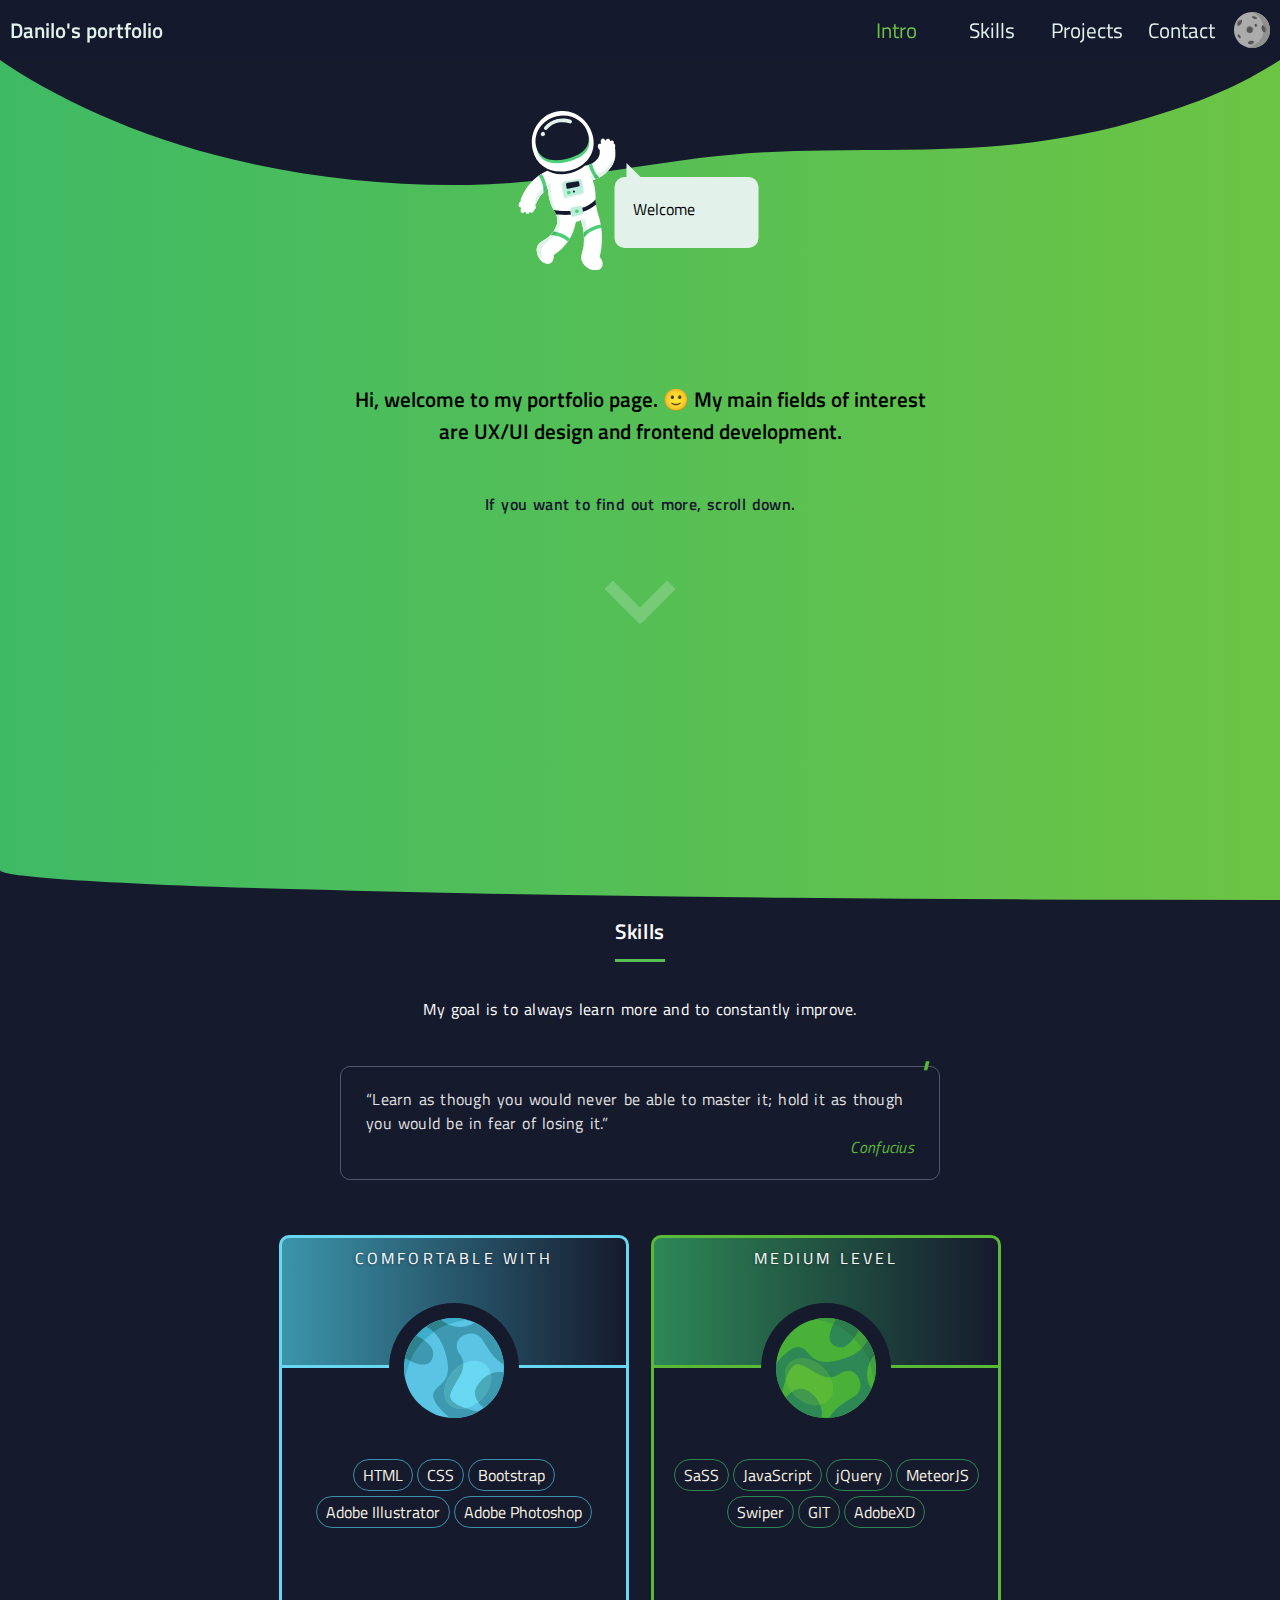
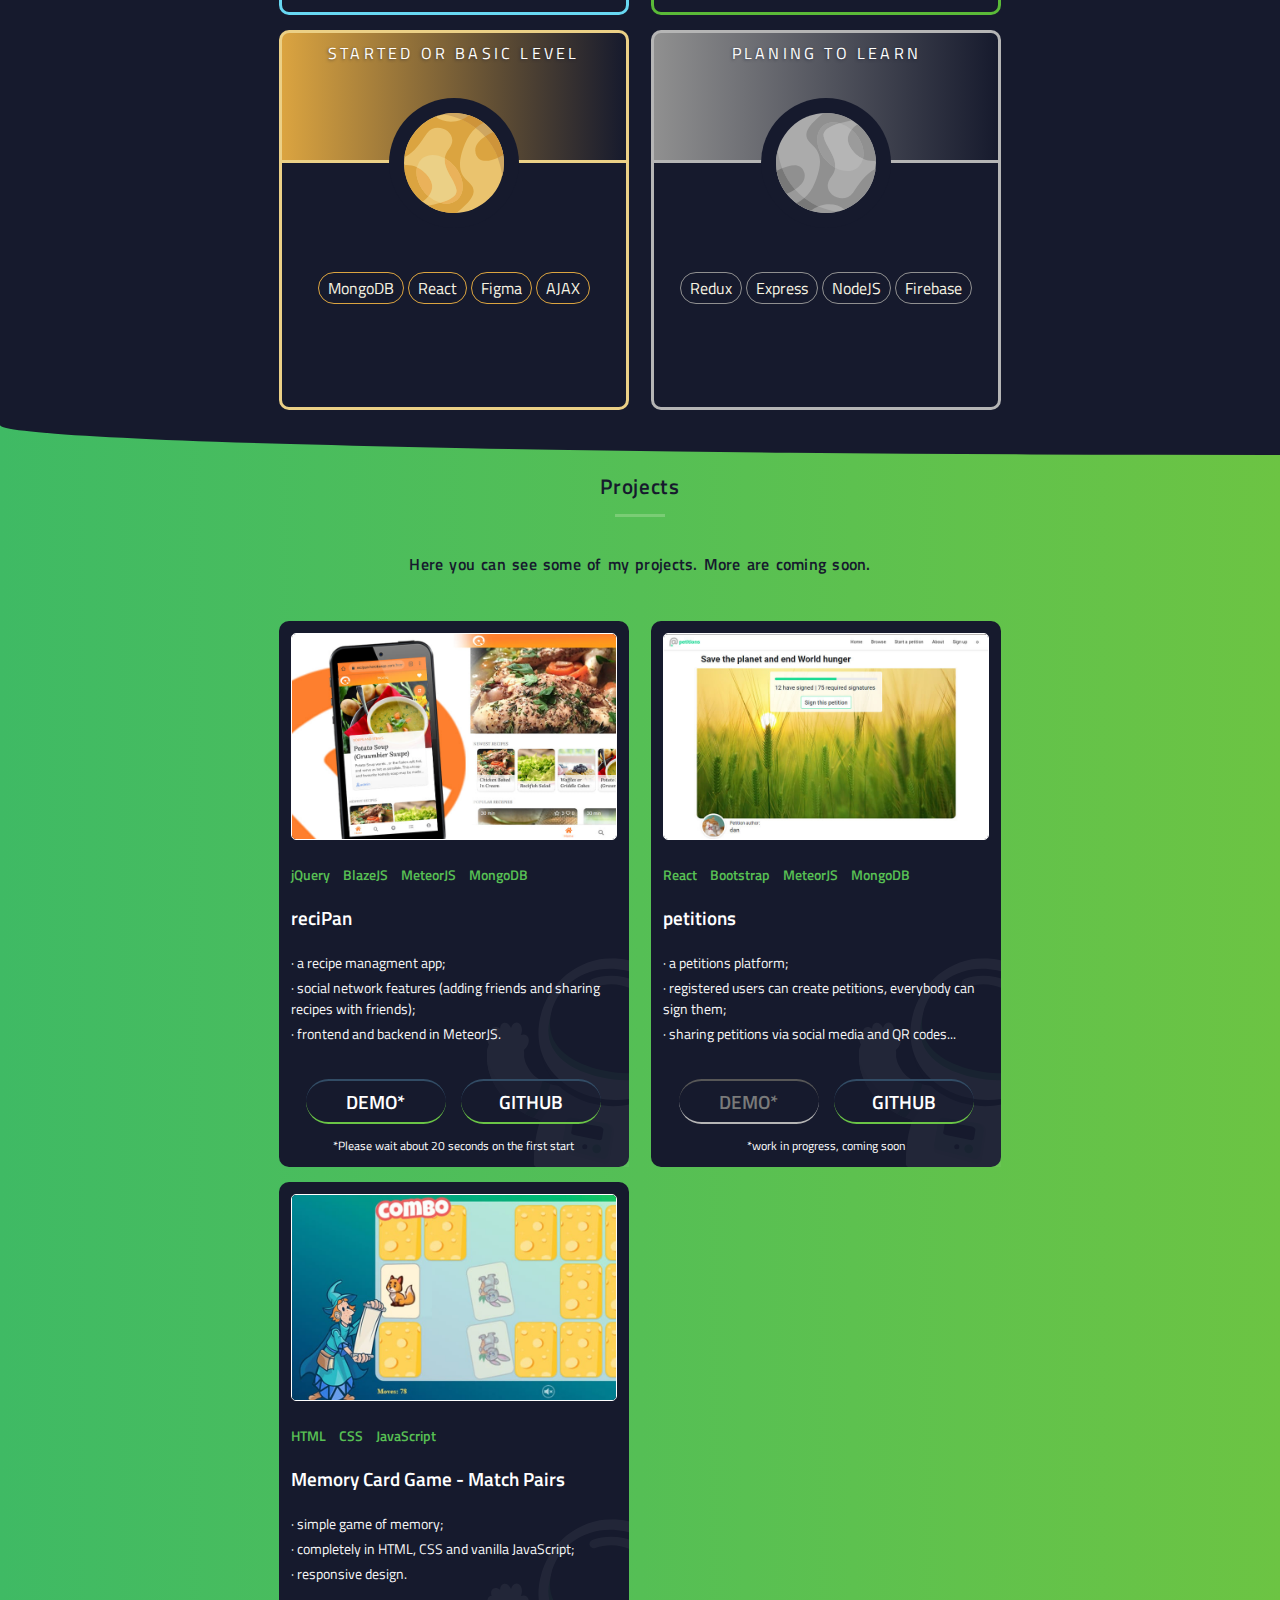
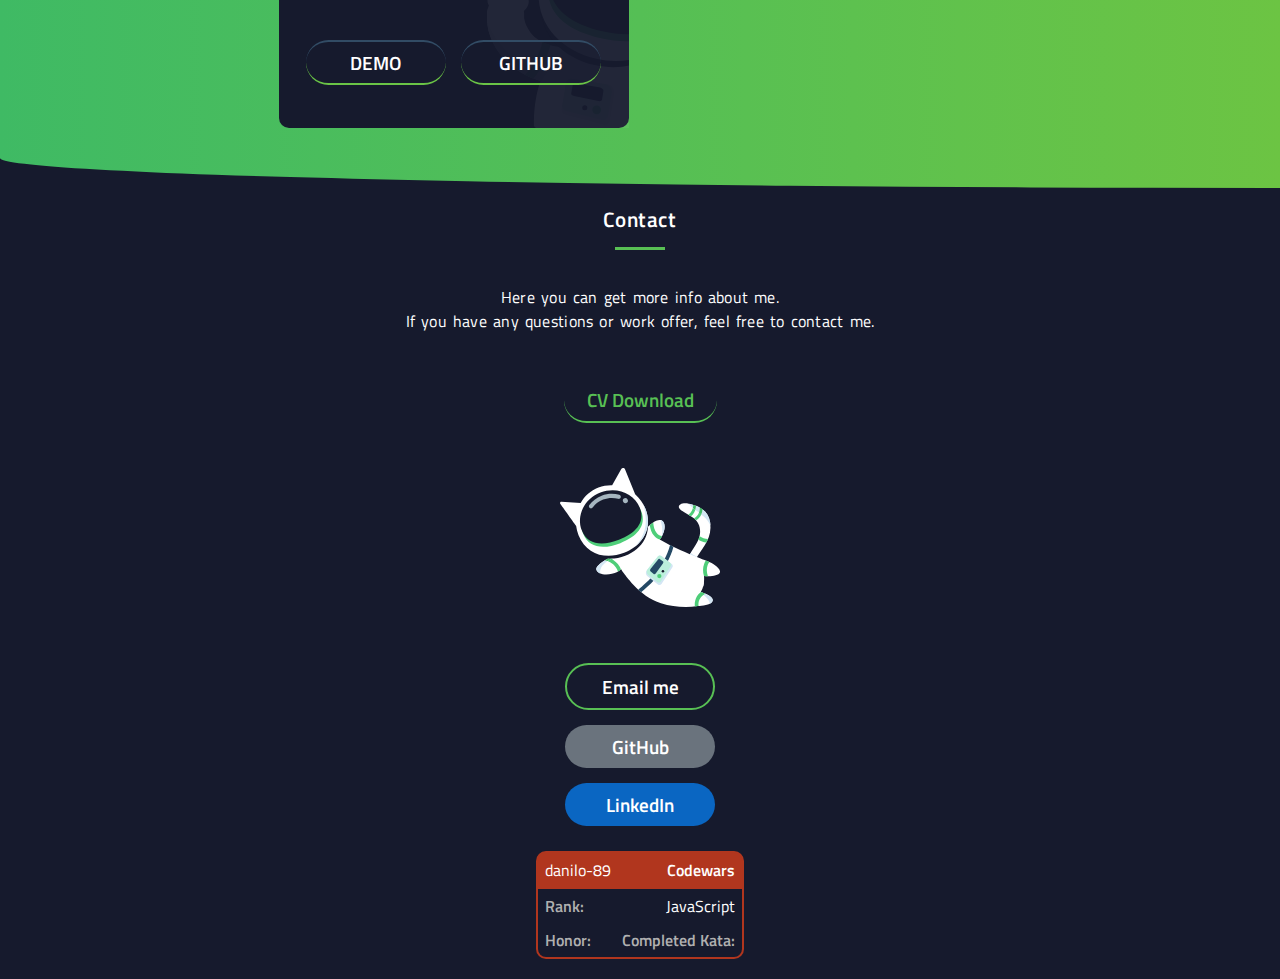
==== commit 49e6733f: "new changes" ====
--- a/index.html
+++ b/index.html
@@ -262,7 +262,7 @@
             </div>
         </div>
 
-        <p class="my-text bold">My main fields of interest are UX/UI design and frontend development.</p>
+        <h3 class="my-text bold">Hi, welcome to my portfolio page. 🙂 My main fields of interest are UX/UI design and frontend development.</h3>
         <p class="my-text bold">If you want to find out more, scroll down.
         </p>
 
@@ -364,6 +364,7 @@
                         <img src="/imgs/planet-04.svg" alt="gray planet">
                     </div>
                     <div class="skill-skills">
+                        <span>Redux</span>
                         <span>Express</span>
                         <span>NodeJS</span>
                         <span>Firebase</span>
@@ -403,6 +404,7 @@
                         <img src="/imgs/astroMan.svg" alt="astronaut">
                         <div class="project-ingridients">
                             <span>jQuery</span>
+                            <span>BlazeJS</span>
                             <span>MeteorJS</span>
                             <span>MongoDB</span>
                         </div>
@@ -423,6 +425,42 @@
                         <div class="project-note">
                             <span>
                                 *Please wait about 20 seconds on the first start
+                            </span>
+                        </div>
+                    </div>
+                </div>
+            </div>
+
+            <div class="project-frame">
+                <div class="project-frame-inside">
+                    <div class="project-galery">
+                        <img src="/imgs/petitions0.jpg" alt="petitions platform screen">
+                    </div>
+                    <div class="project-description">
+                        <img src="/imgs/astroMan.svg" alt="astronaut">
+                        <div class="project-ingridients">
+                            <span>React</span>
+                            <span>Bootstrap</span>
+                            <span>MeteorJS</span>
+                            <span>MongoDB</span>
+                        </div>
+                        <div class="project-title">
+                            <span>petitions</span>
+                        </div>
+                        <div class="project-about">
+                            <span>· a petitions platform;</span>
+                            <span>· registered users can create petitions, everybody can sign them;</span>
+                            <span>· sharing petitions via social media and QR codes...</span>
+                        </div>
+                        <div class="project-buttons">
+                            <span
+                                class="btn-standard disabled">DEMO*</span>
+                            <a href="https://github.com/danilo-89/petitions" target="_blank"
+                                rel="noopener noreferrer" class="btn-standard">GITHUB</a>
+                        </div>
+                        <div class="project-note">
+                            <span>
+                                *work in progress, coming soon
                             </span>
                         </div>
                     </div>
--- a/style/css/main.css
+++ b/style/css/main.css
@@ -331,12 +331,12 @@
   margin-bottom: 25px;
 }
 
-.btn-standard:hover {
+.btn-standard:not(.disabled):hover {
   background-color: #4aa846;
   color: #ffffff;
 }
 
-.project-buttons .btn-standard:hover {
+.project-buttons .btn-standard:not(.disabled):hover {
   background-color: #4aa846;
   color: #ffffff;
   border-top: 2px solid #58c054;
@@ -351,6 +351,12 @@
   border-bottom: 2px solid #6ac446;
   border-top: 2px solid #324c65;
   padding: 6px 23px;
+}
+
+.project-buttons .btn-standard.disabled {
+  color: #7a7a7a;
+  border-bottom: 2px solid #b5b5b5;
+  border-top: 2px solid #575757;
 }
 
 .body-before {
@@ -573,6 +579,7 @@
   position: relative;
   width: 70px;
   margin: auto;
+  margin-bottom: 10px;
   -webkit-transform: translateY(20px);
           transform: translateY(20px);
   z-index: 1;
@@ -882,6 +889,20 @@
 .section-even h2 {
   color: #ffffff;
   color: var(--color-white);
+}
+
+h3.my-text {
+  width: 600px;
+  max-width: 90%;
+  margin-left: auto;
+  margin-right: auto;
+  margin-bottom: 45px;
+  text-align: center;
+  font-size: 21px;
+}
+
+h3.bold {
+  font-weight: 600;
 }
 
 p {
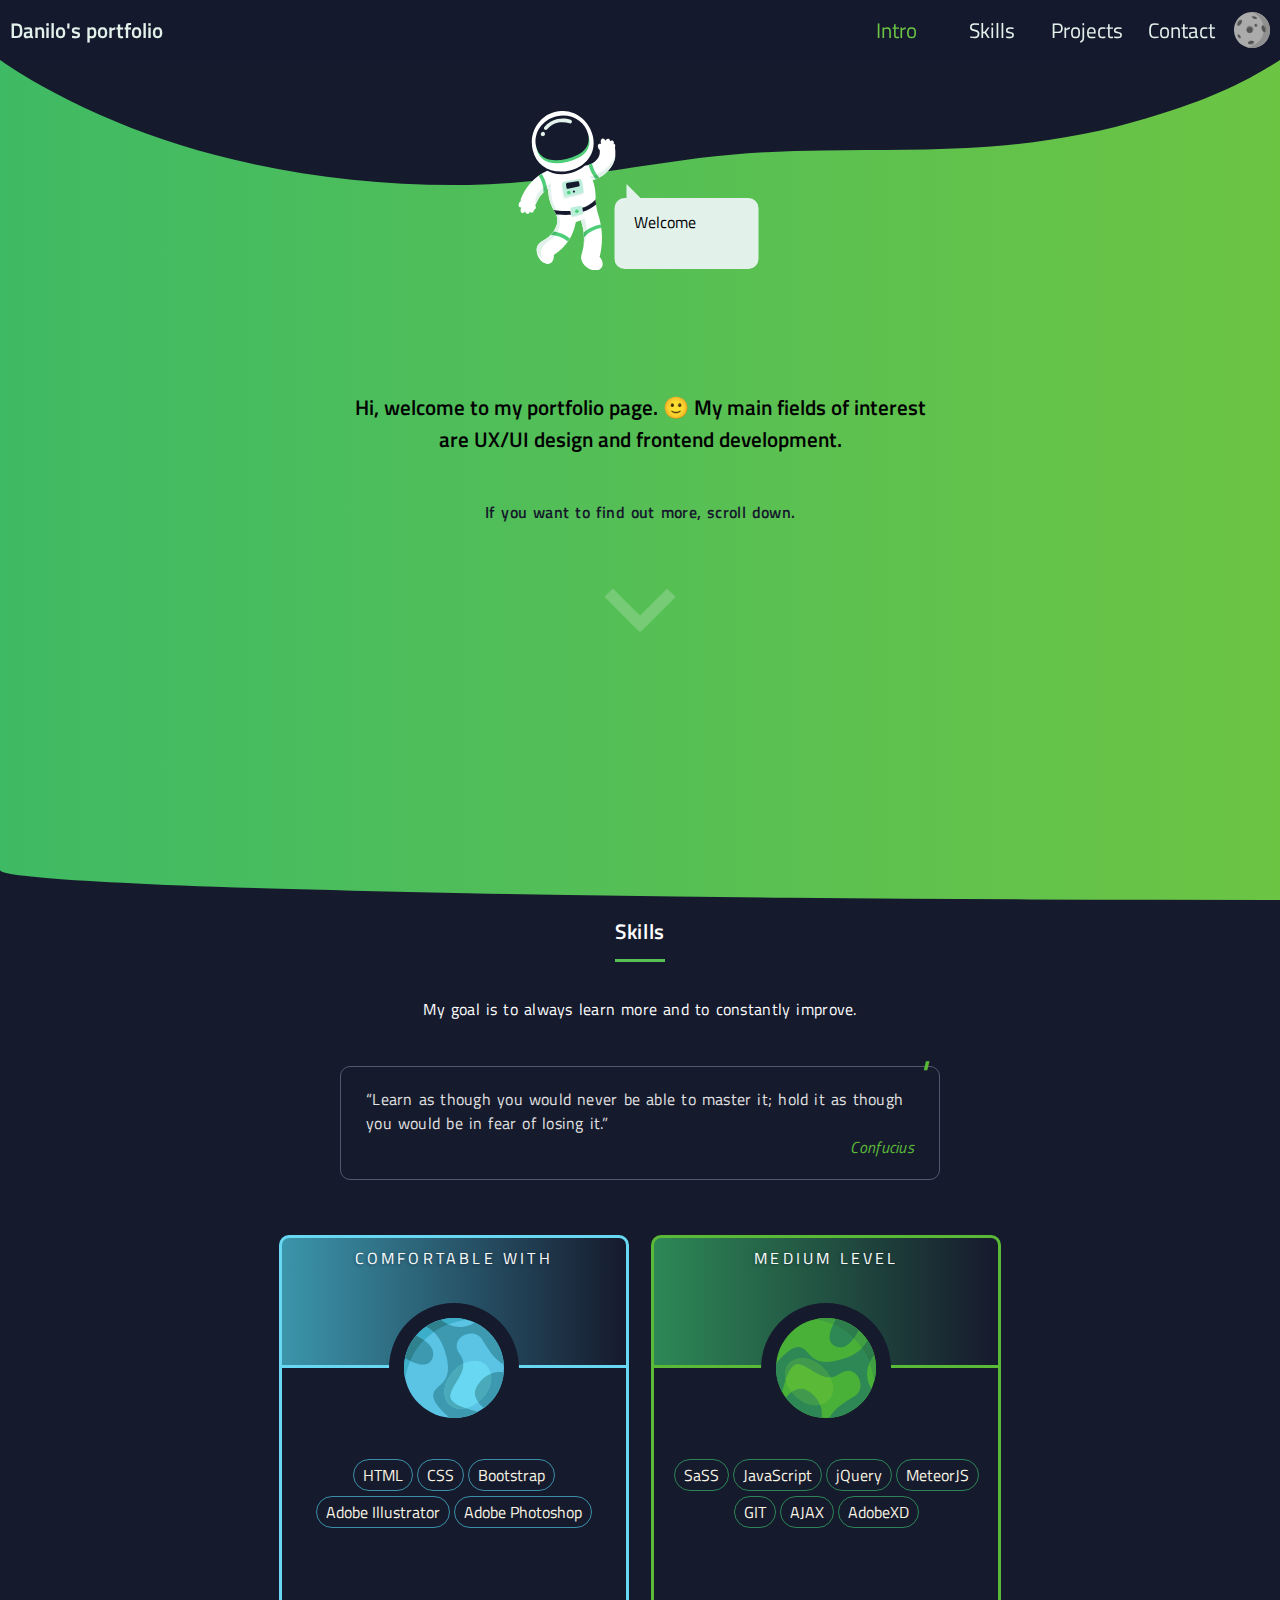
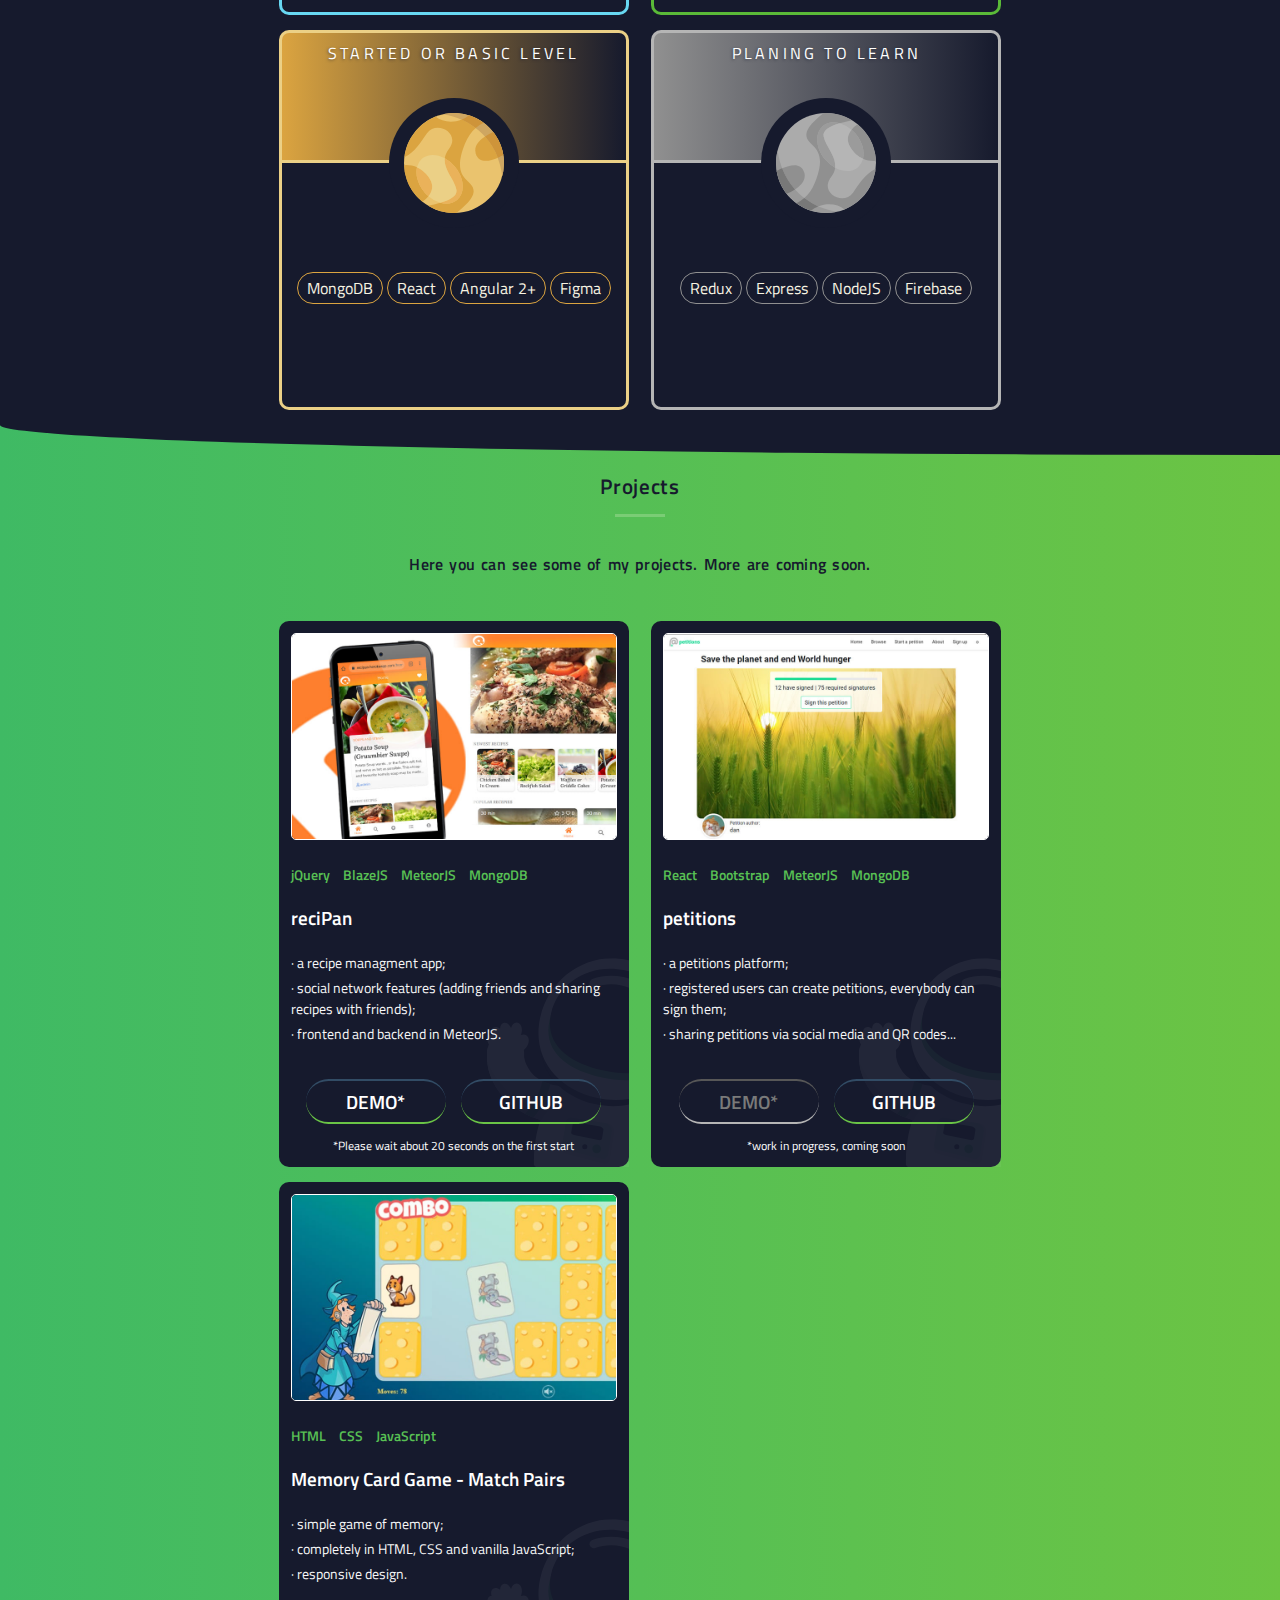
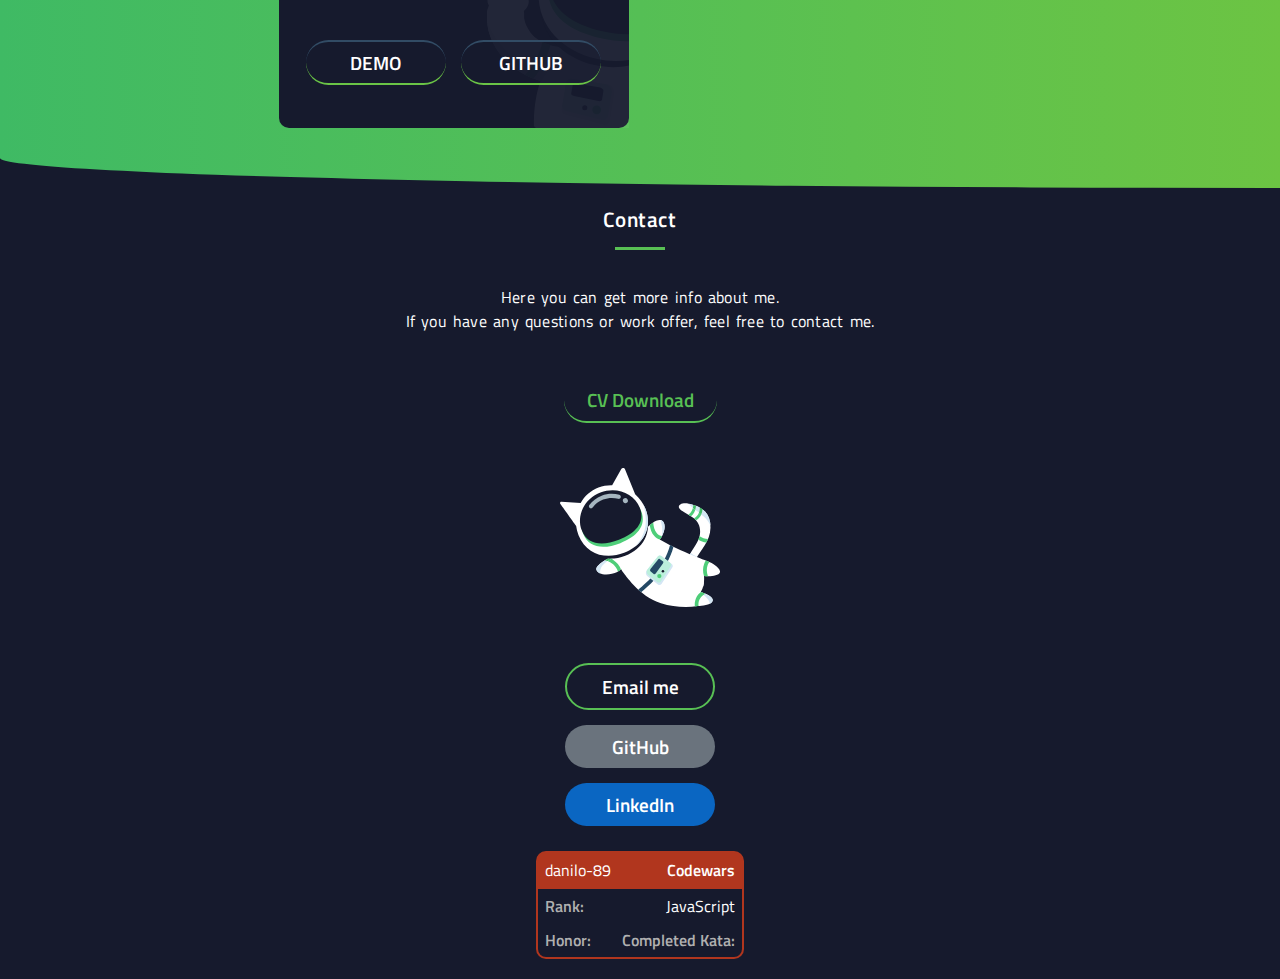
==== commit e1694d2b: "new changes" ====
--- a/index.html
+++ b/index.html
@@ -331,8 +331,8 @@
                         <span>JavaScript</span>
                         <span>jQuery</span>
                         <span>MeteorJS</span>
-                        <span>Swiper</span>
                         <span>GIT</span>
+                        <span>AJAX</span>
                         <span>AdobeXD</span>
                     </div>
                 </div>
@@ -349,8 +349,8 @@
                     <div class="skill-skills">
                         <span>MongoDB</span>
                         <span>React</span>
+                        <span>Angular 2+</span>
                         <span>Figma</span>
-                        <span>AJAX</span>
                     </div>
                 </div>
             </div>
--- a/style/css/main.css
+++ b/style/css/main.css
@@ -613,11 +613,11 @@
 .astro-bubble {
   display: inline-block;
   background-color: #e2f2eb;
-  padding: 20px 18px;
+  padding: 12px 19px;
   border-radius: 10px;
   position: relative;
   margin-left: -5px;
-  top: -55px;
+  top: -42px;
   -webkit-animation-duration: 4s;
           animation-duration: 4s;
   -webkit-animation-name: float;
@@ -790,6 +790,27 @@
     padding-left: 10px;
     margin-left: 0;
     margin-right: 0;
+  }
+}
+
+@media (min-width: 1750px) {
+  .astro-bubble {
+    top: -183px;
+    right: -68%;
+    font-size: 21px;
+    padding: 20px 25px;
+    width: 200px;
+    min-height: 104px;
+  }
+  .astro-holder {
+    top: -100px;
+  }
+  #astronaut {
+    width: 100%;
+    max-width: 210px;
+  }
+  .firstSection {
+    min-height: 850px;
   }
 }
 
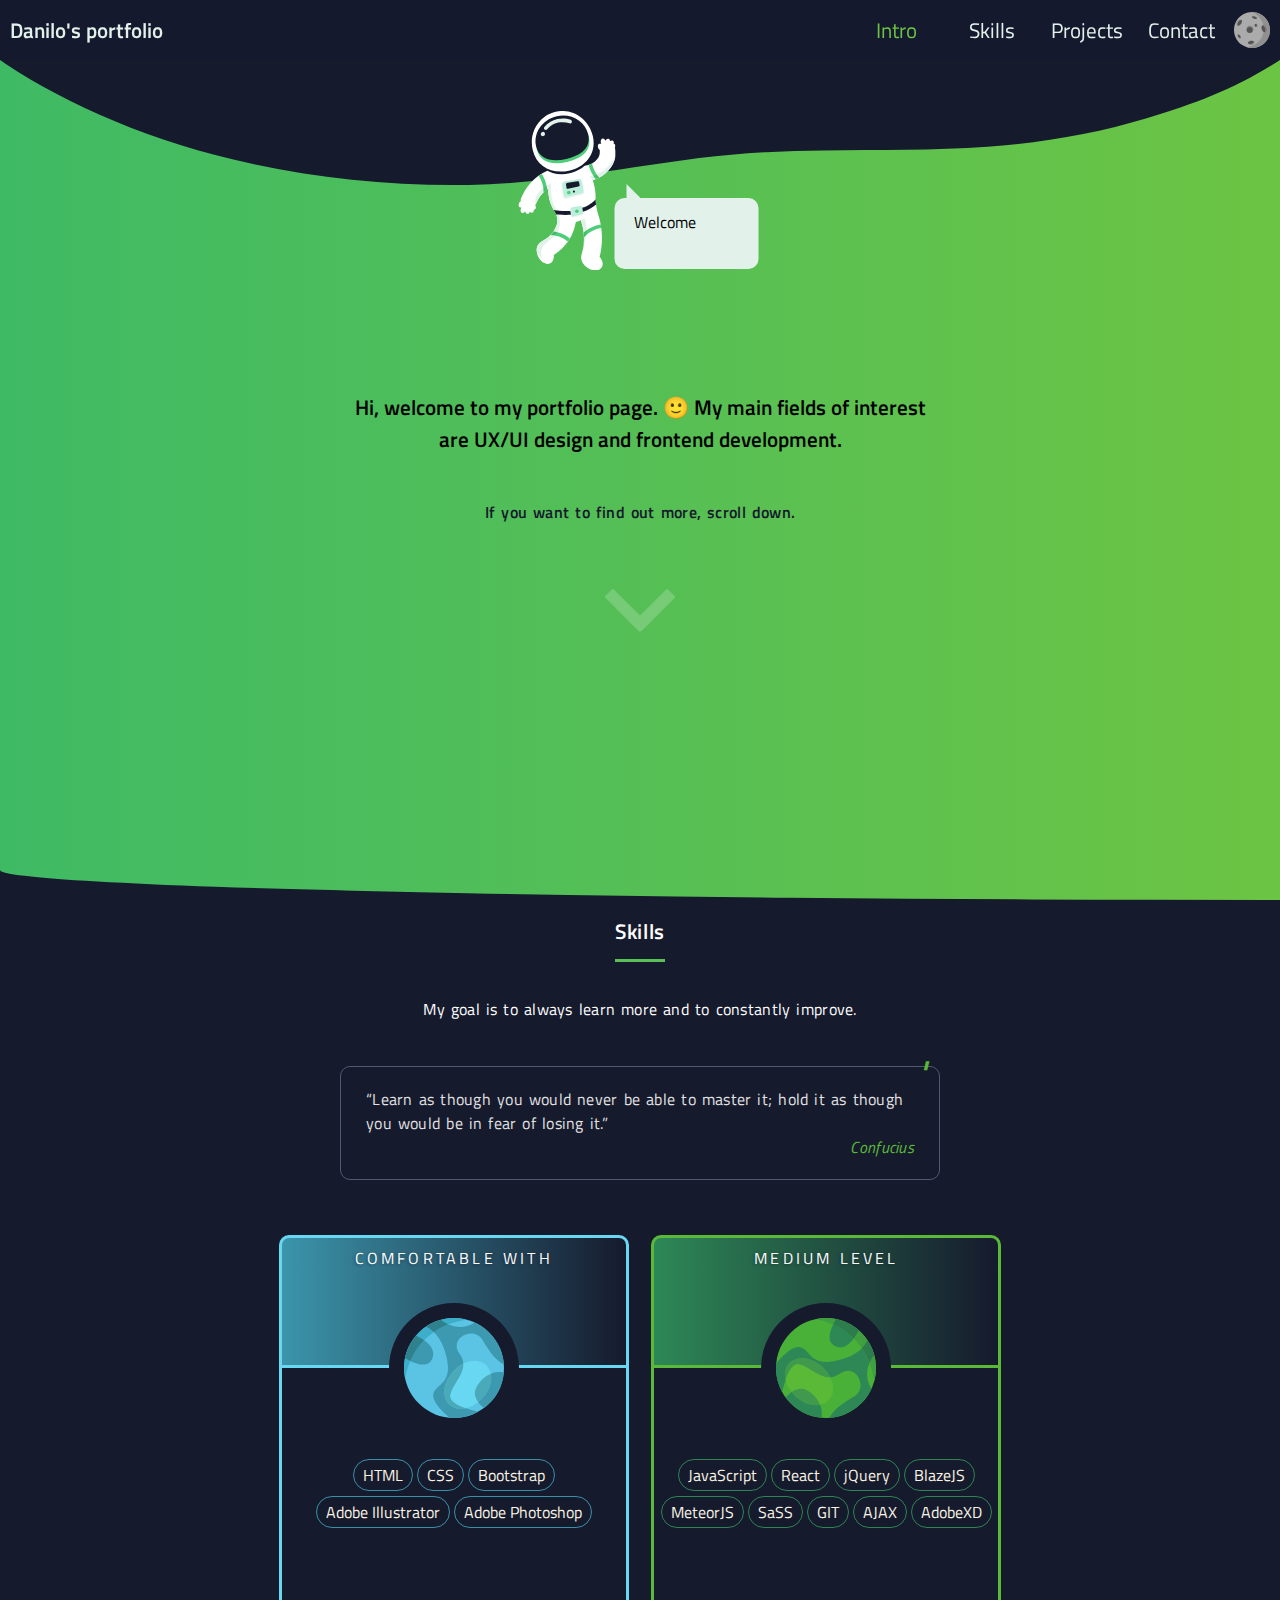
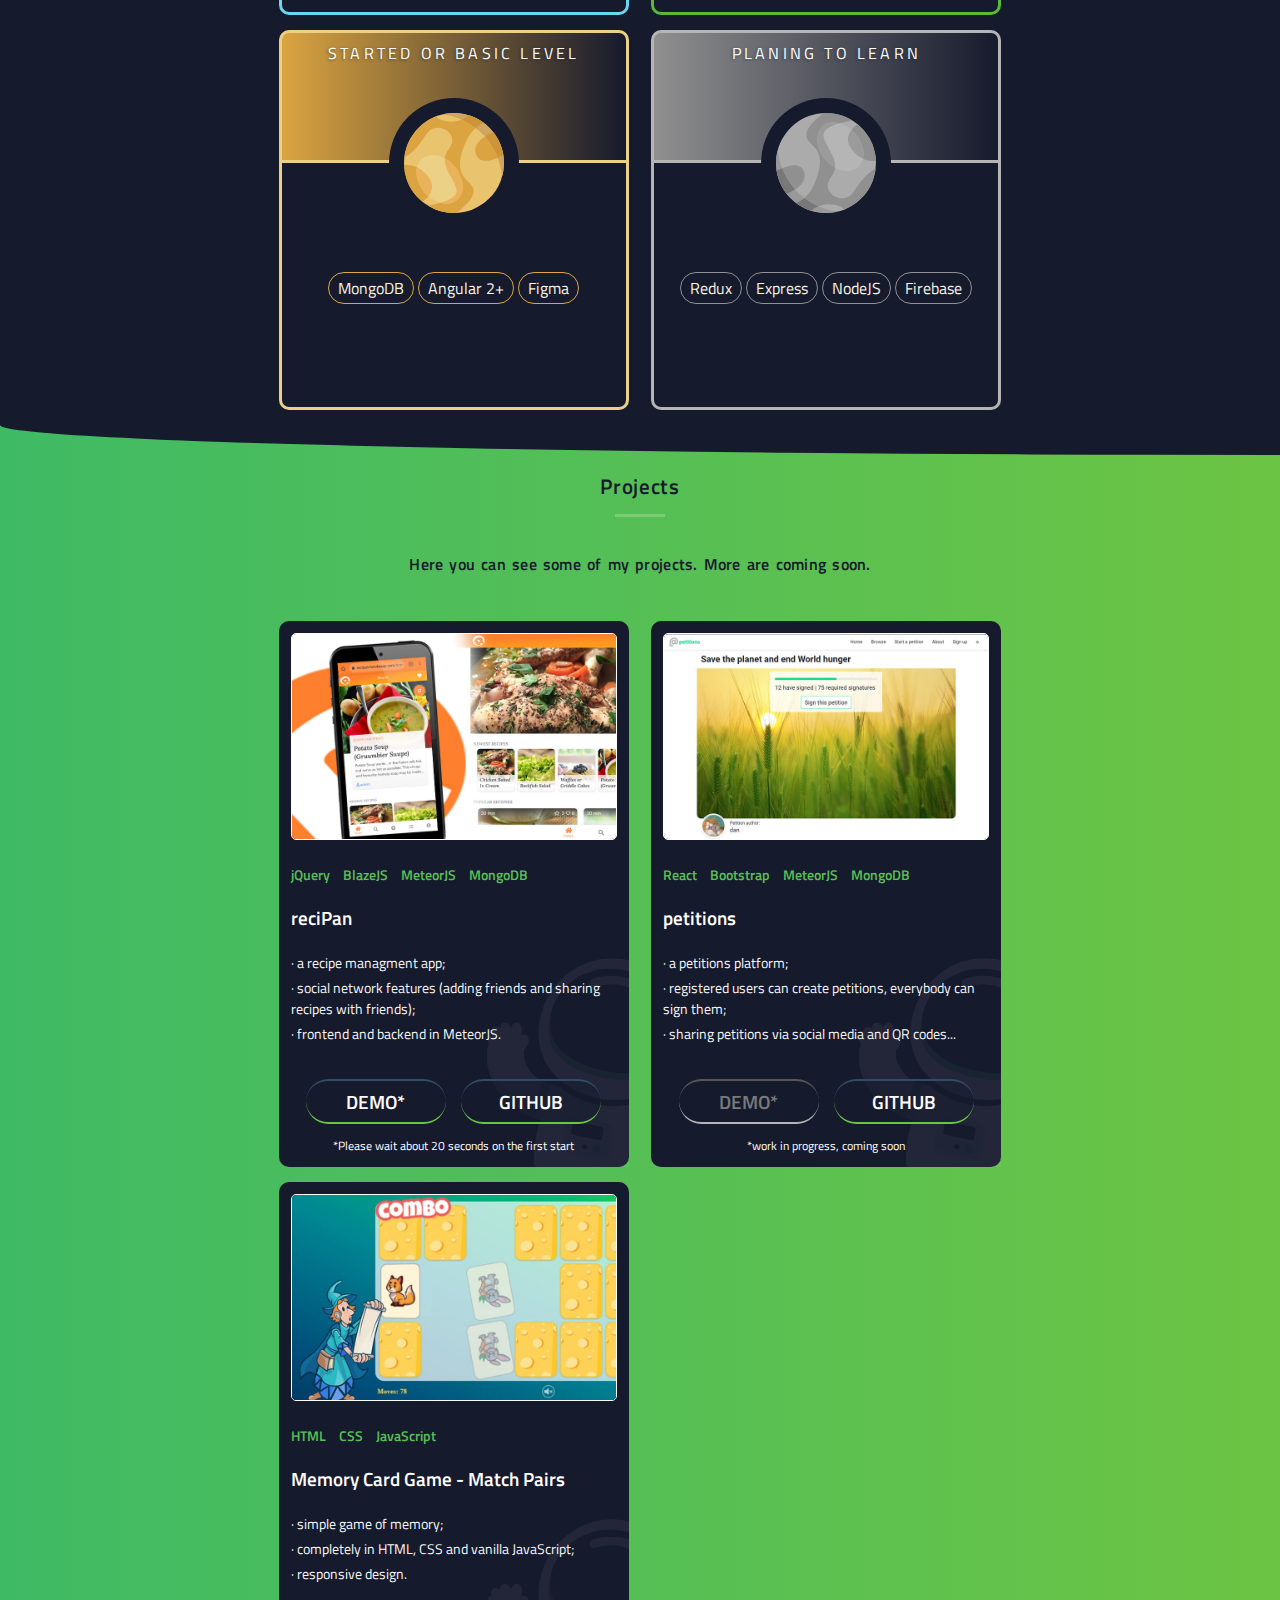
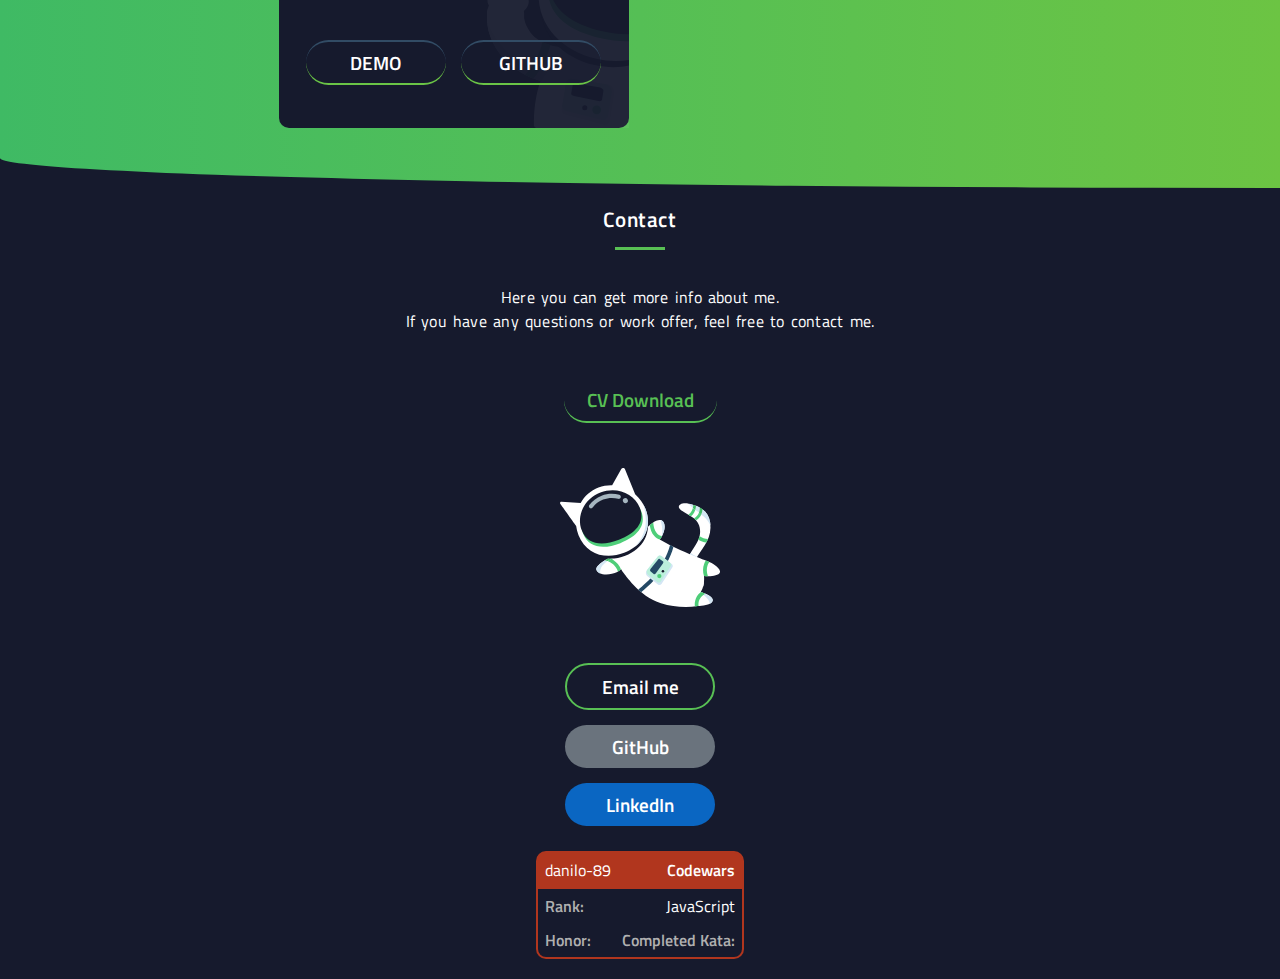
==== commit 35726ec4: "new changes" ====
--- a/index.html
+++ b/index.html
@@ -327,10 +327,12 @@
                         <img src="/imgs/planet-02.svg" alt="green planet">
                     </div>
                     <div class="skill-skills">
+                        <span>JavaScript</span>
+                        <span>React</span>
+                        <span>jQuery</span>
+                        <span>BlazeJS</span>
+                        <span>MeteorJS</span>
                         <span>SaSS</span>
-                        <span>JavaScript</span>
-                        <span>jQuery</span>
-                        <span>MeteorJS</span>
                         <span>GIT</span>
                         <span>AJAX</span>
                         <span>AdobeXD</span>
@@ -348,7 +350,6 @@
                     </div>
                     <div class="skill-skills">
                         <span>MongoDB</span>
-                        <span>React</span>
                         <span>Angular 2+</span>
                         <span>Figma</span>
                     </div>
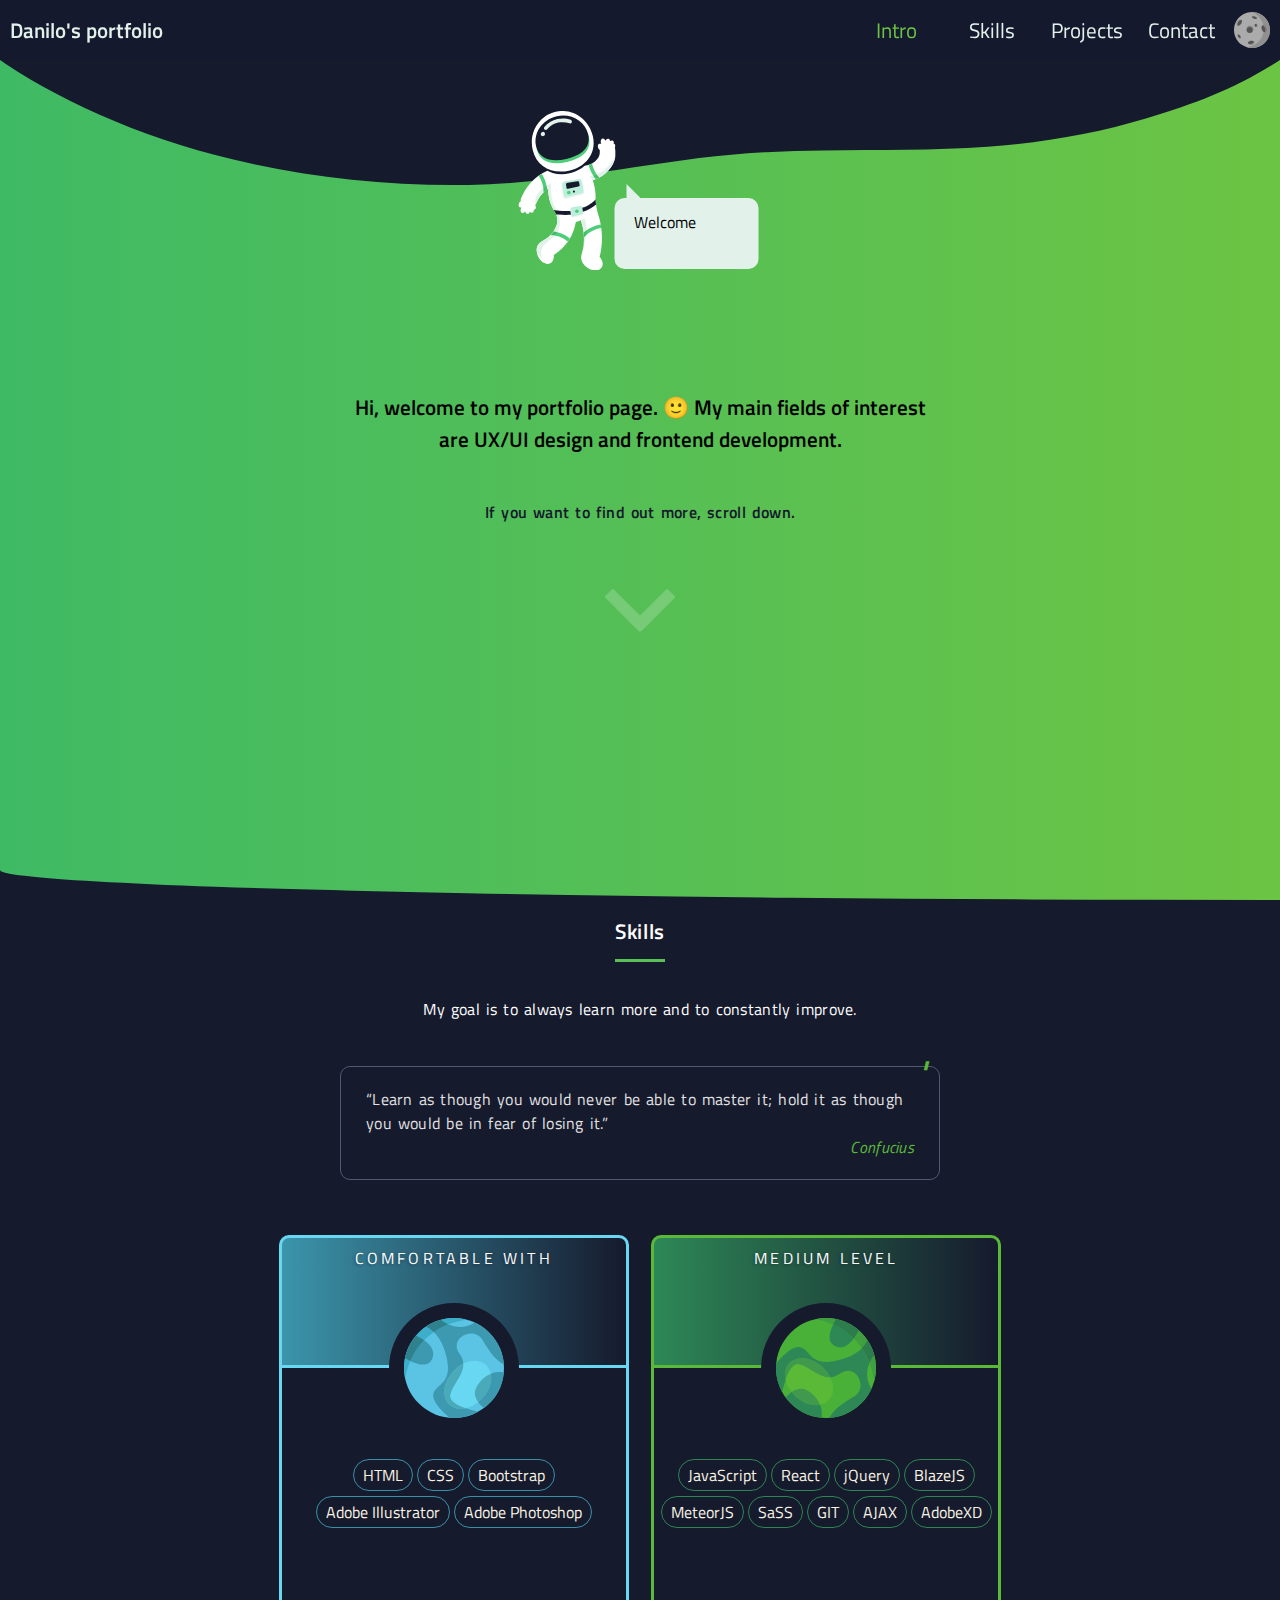
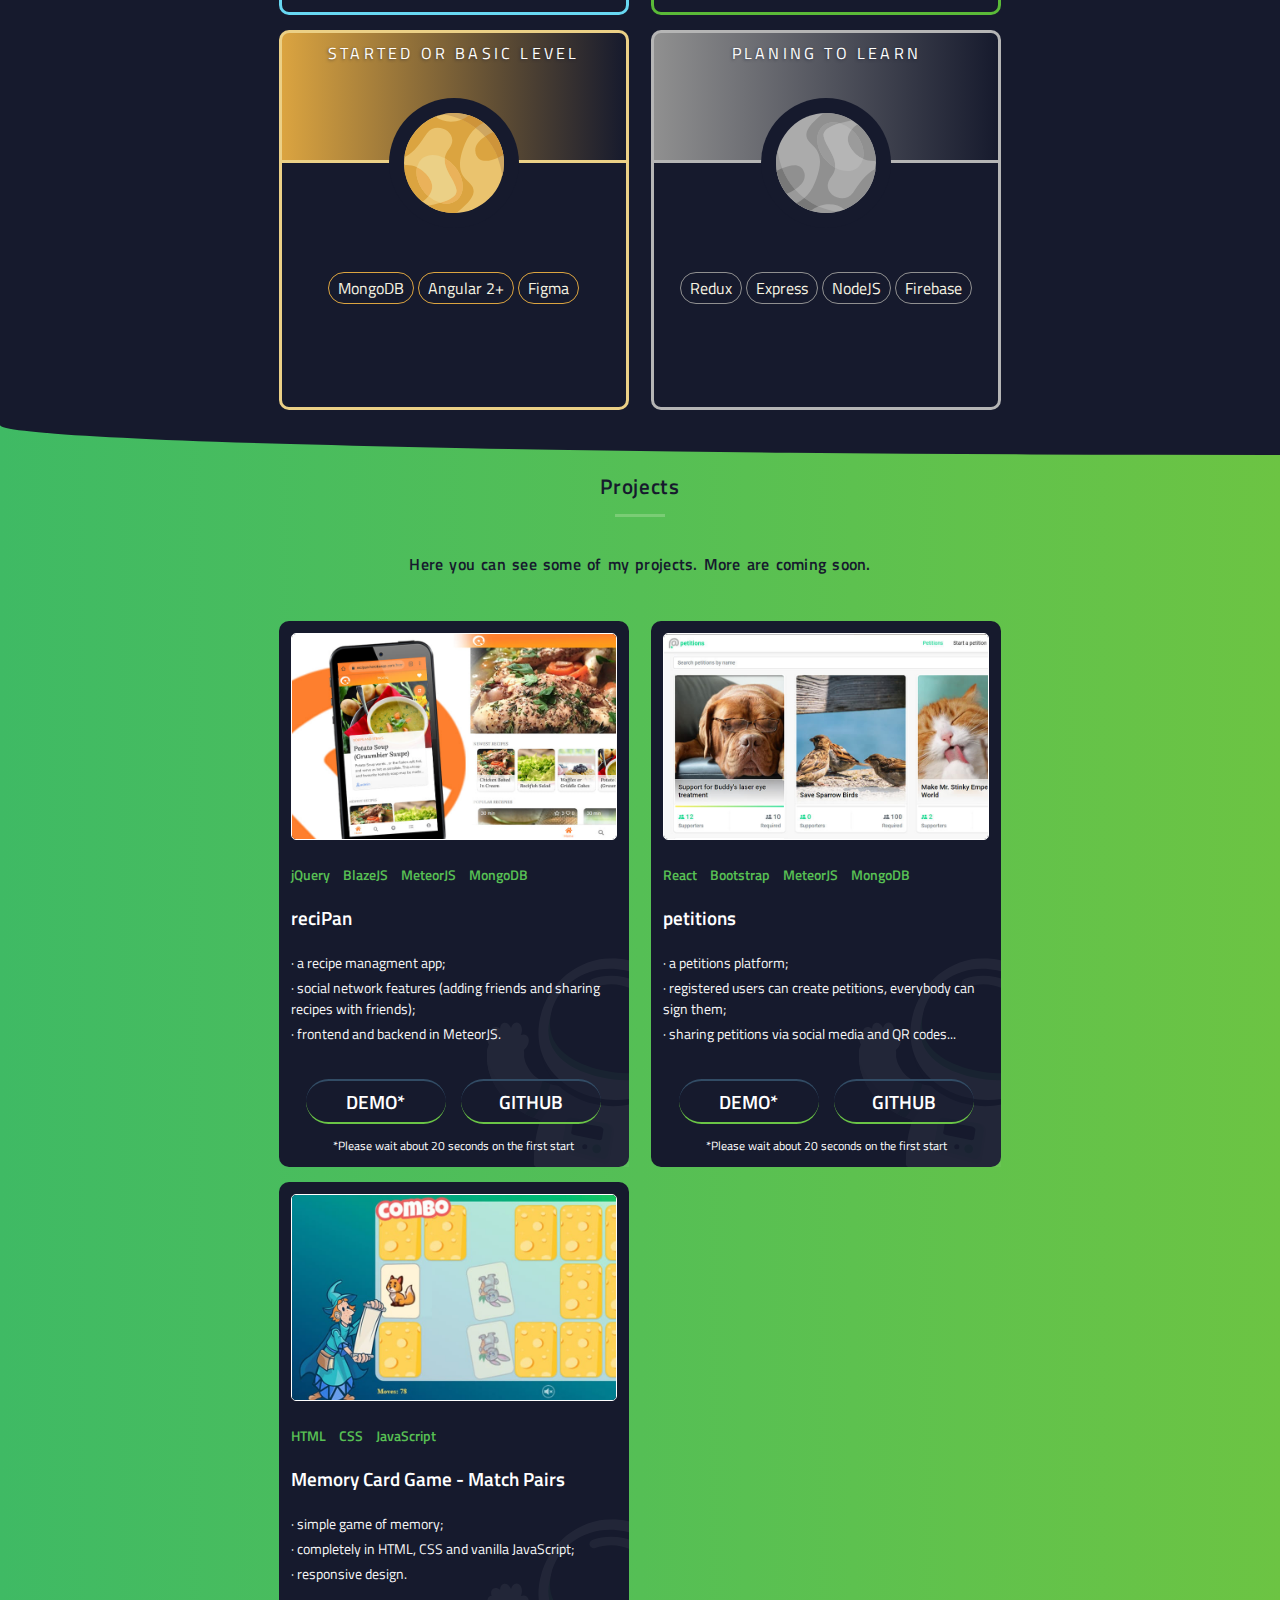
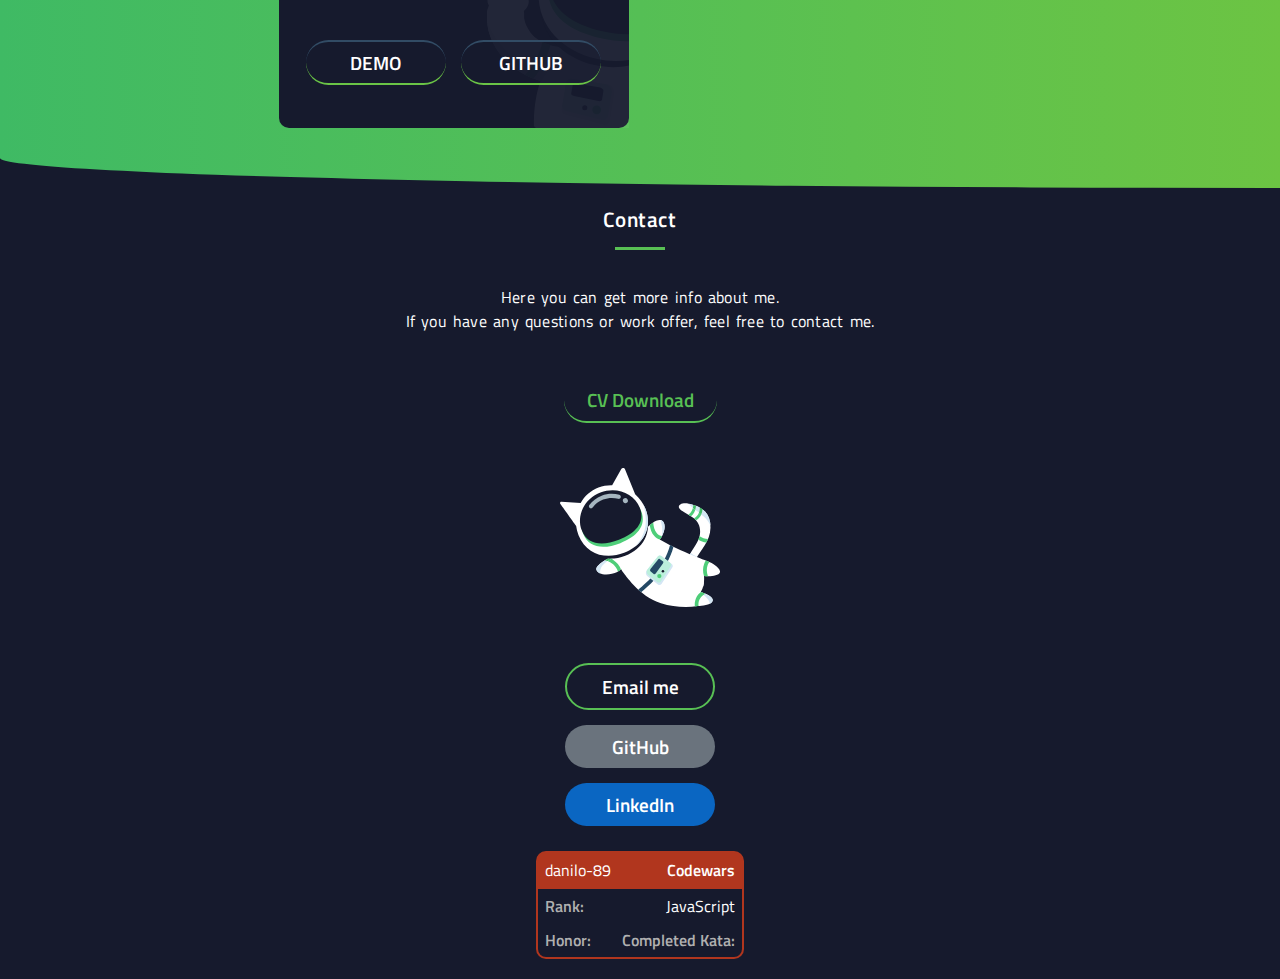
==== commit 44110fcd: "new changes" ====
--- a/index.html
+++ b/index.html
@@ -454,14 +454,14 @@
                             <span>· sharing petitions via social media and QR codes...</span>
                         </div>
                         <div class="project-buttons">
-                            <span
-                                class="btn-standard disabled">DEMO*</span>
+                            <a href="https://petitions-react.herokuapp.com/" target="_blank" rel="noopener noreferrer"
+                                class="btn-standard">DEMO*</a>
                             <a href="https://github.com/danilo-89/petitions" target="_blank"
                                 rel="noopener noreferrer" class="btn-standard">GITHUB</a>
                         </div>
                         <div class="project-note">
                             <span>
-                                *work in progress, coming soon
+                                *Please wait about 20 seconds on the first start
                             </span>
                         </div>
                     </div>
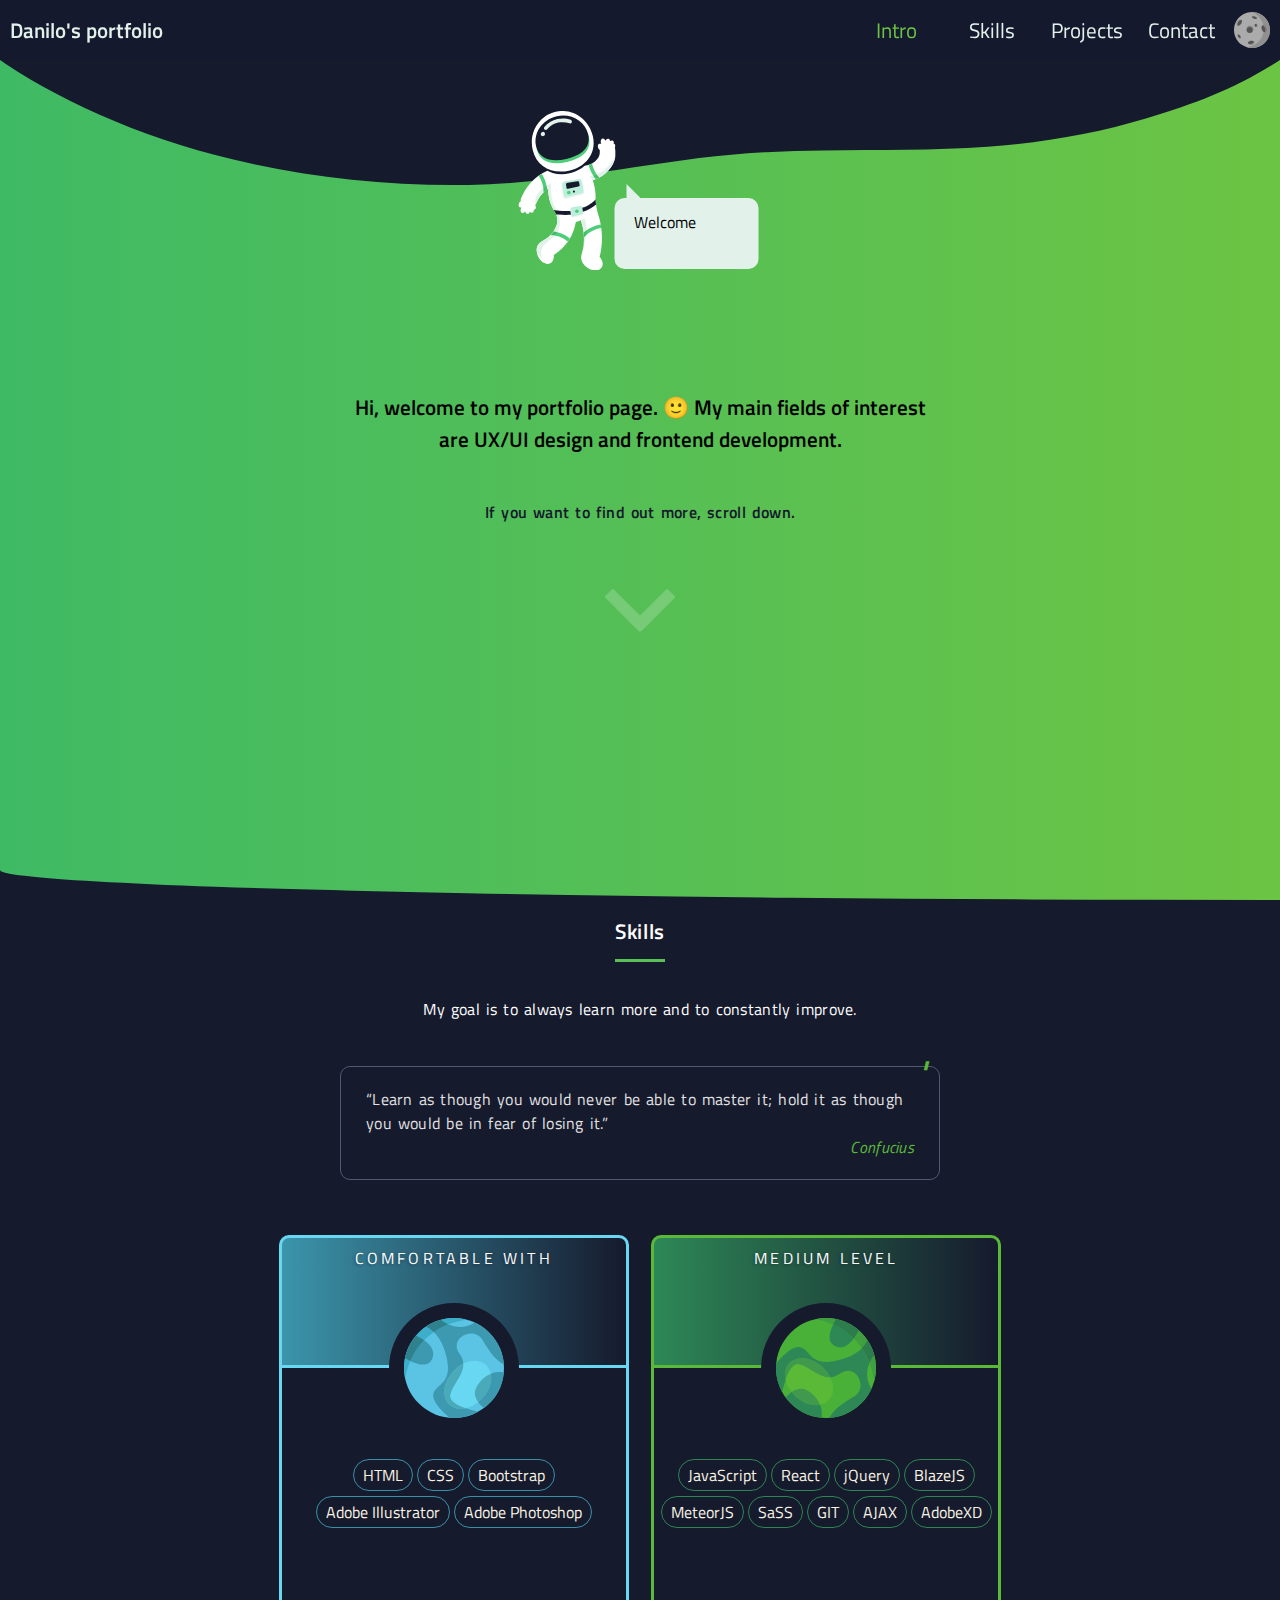
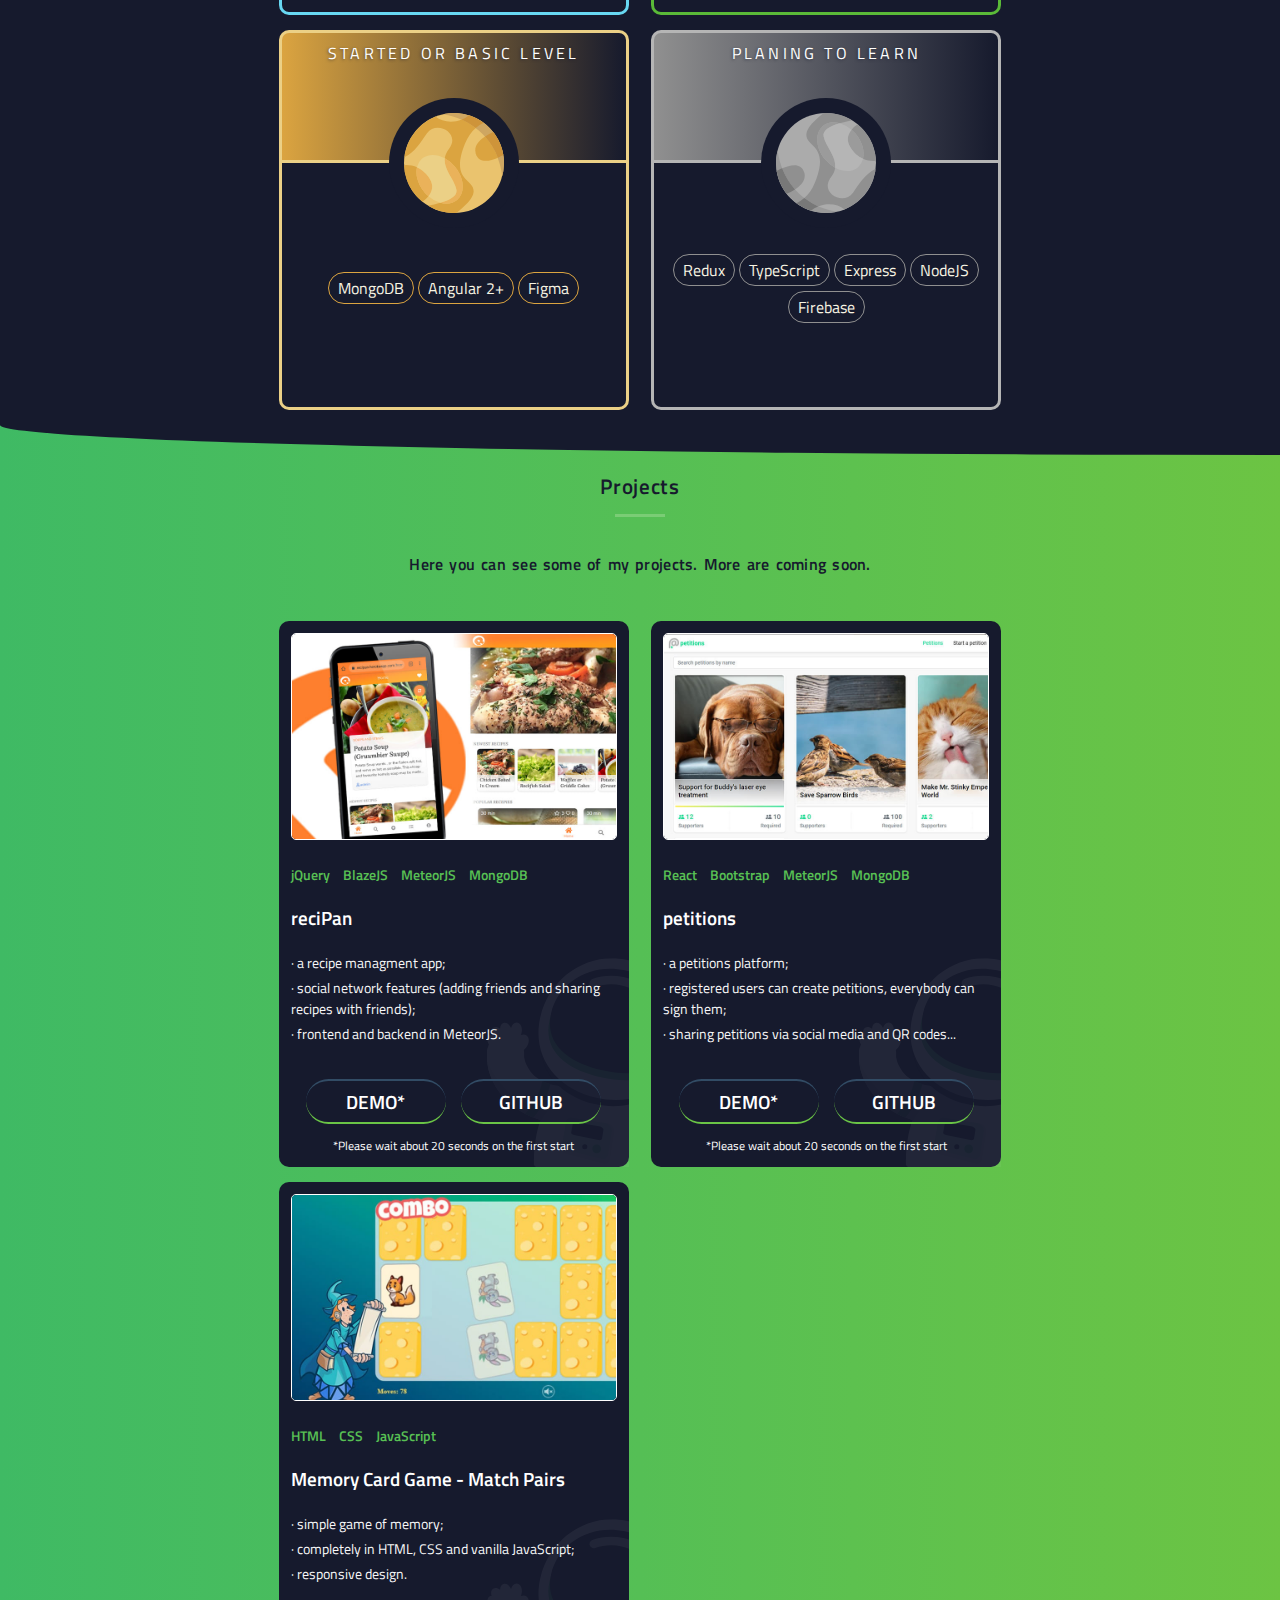
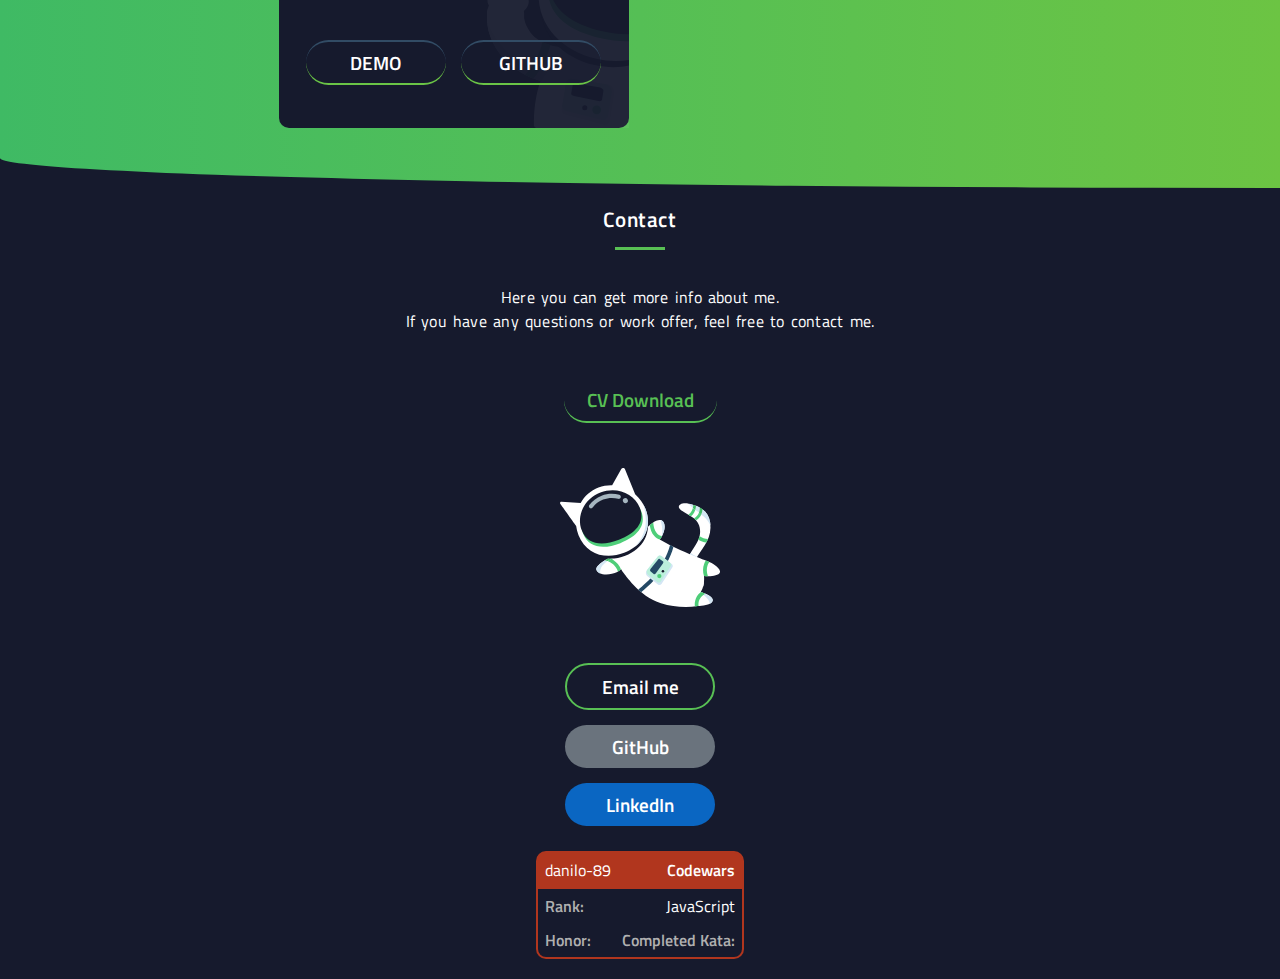
==== commit a0672156: "new changes" ====
--- a/index.html
+++ b/index.html
@@ -366,6 +366,7 @@
                     </div>
                     <div class="skill-skills">
                         <span>Redux</span>
+                        <span>TypeScript</span>
                         <span>Express</span>
                         <span>NodeJS</span>
                         <span>Firebase</span>
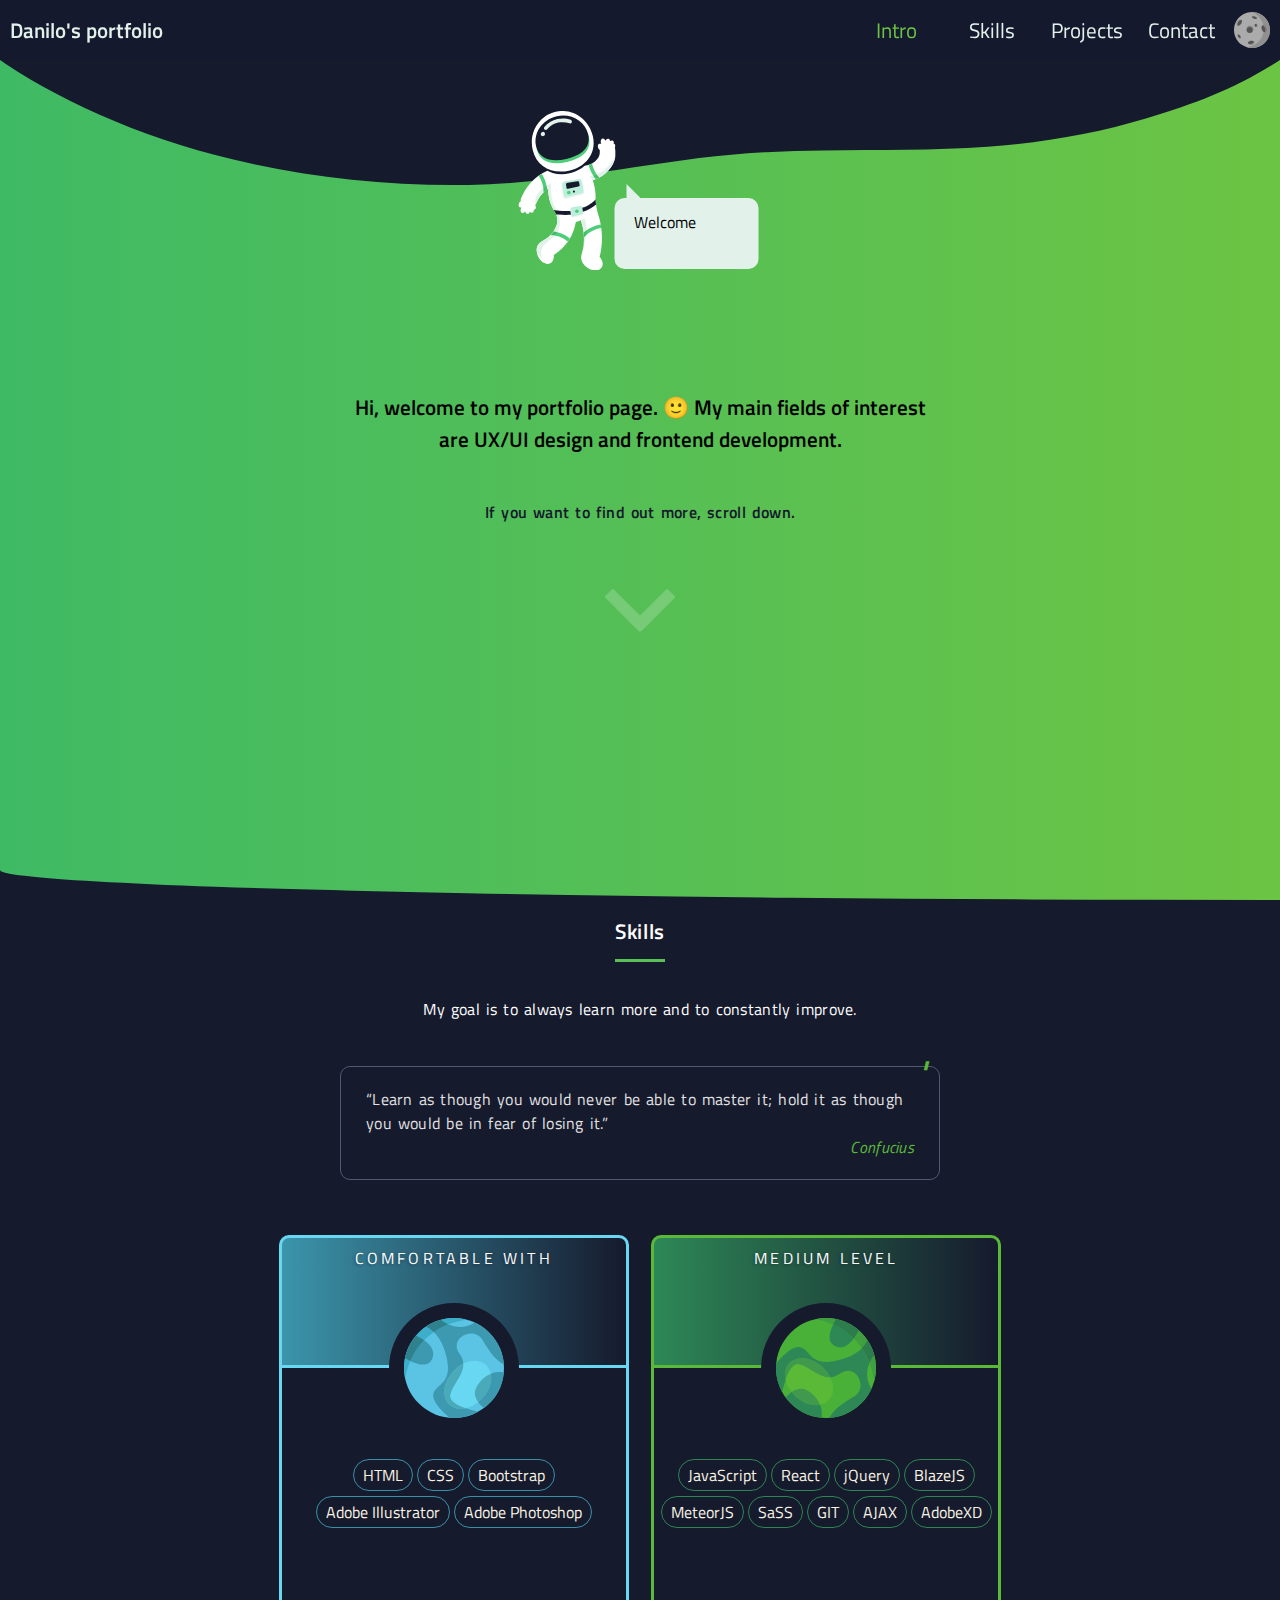
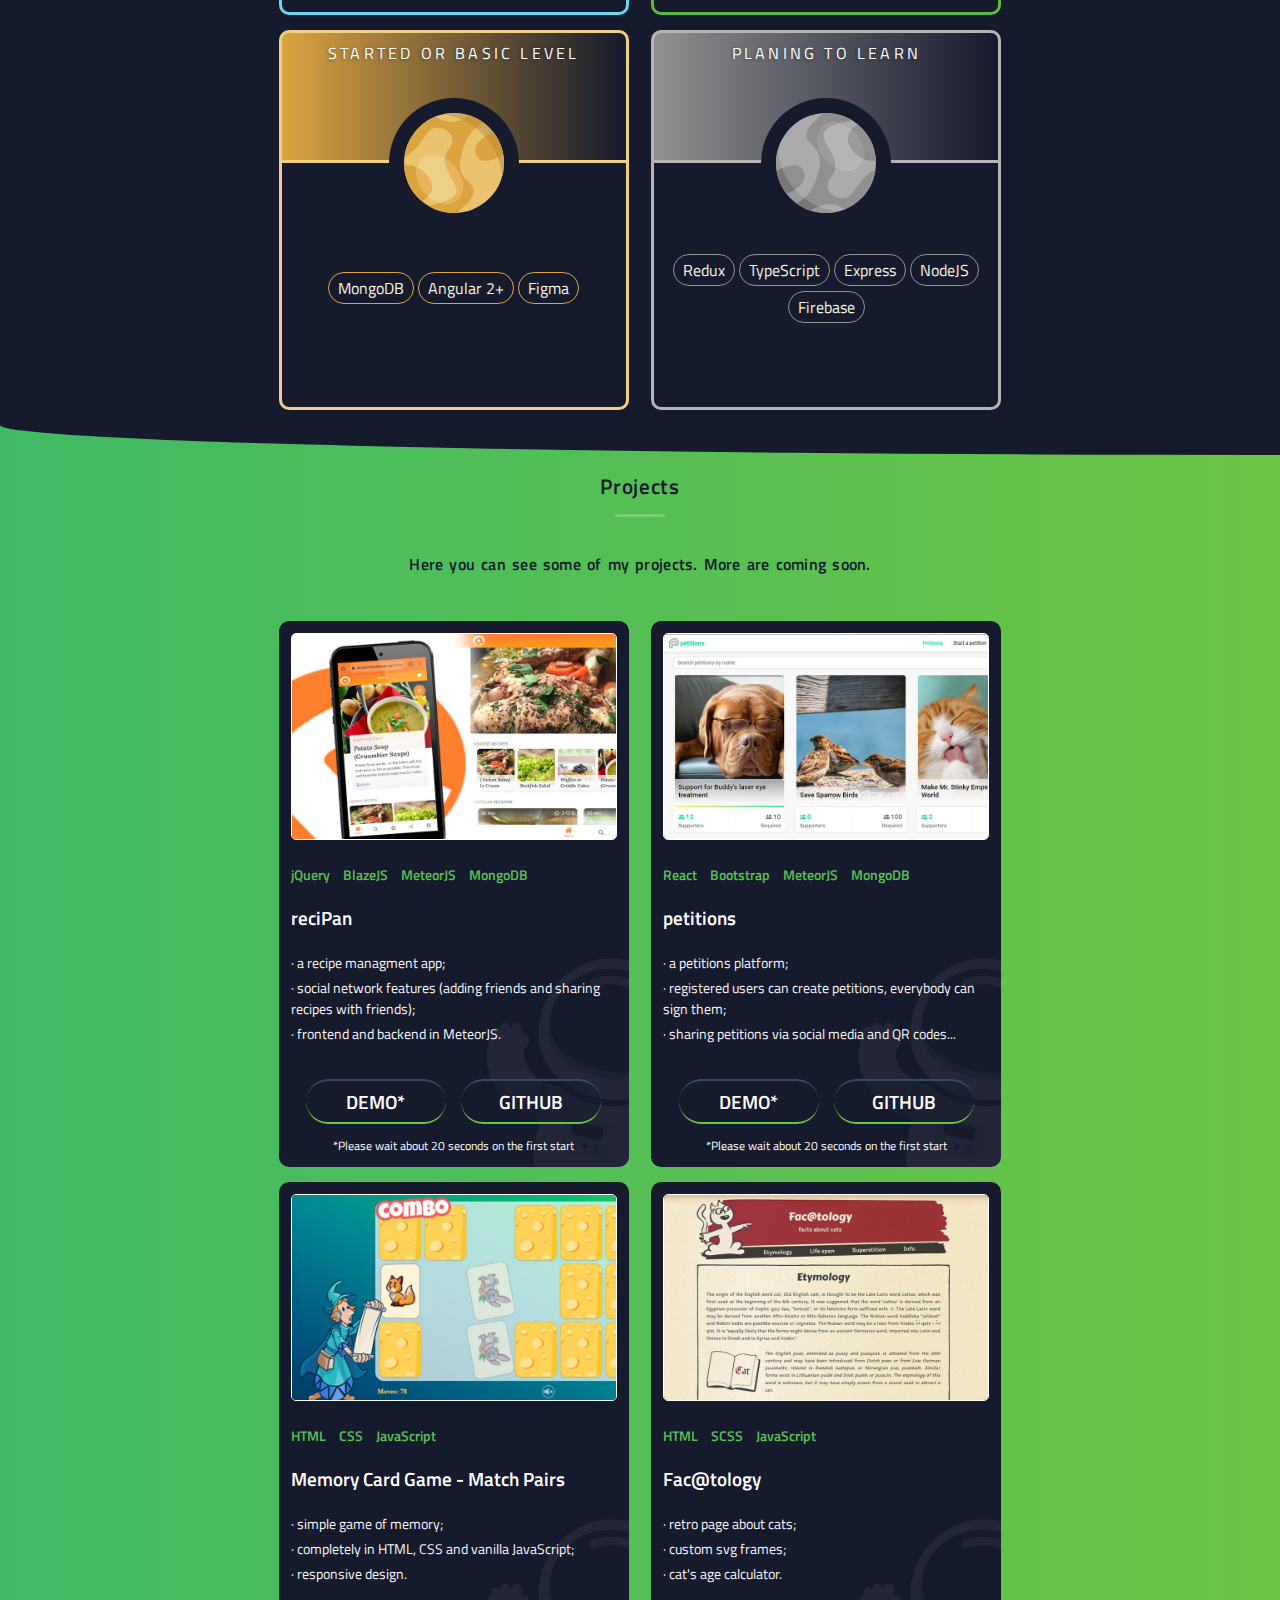
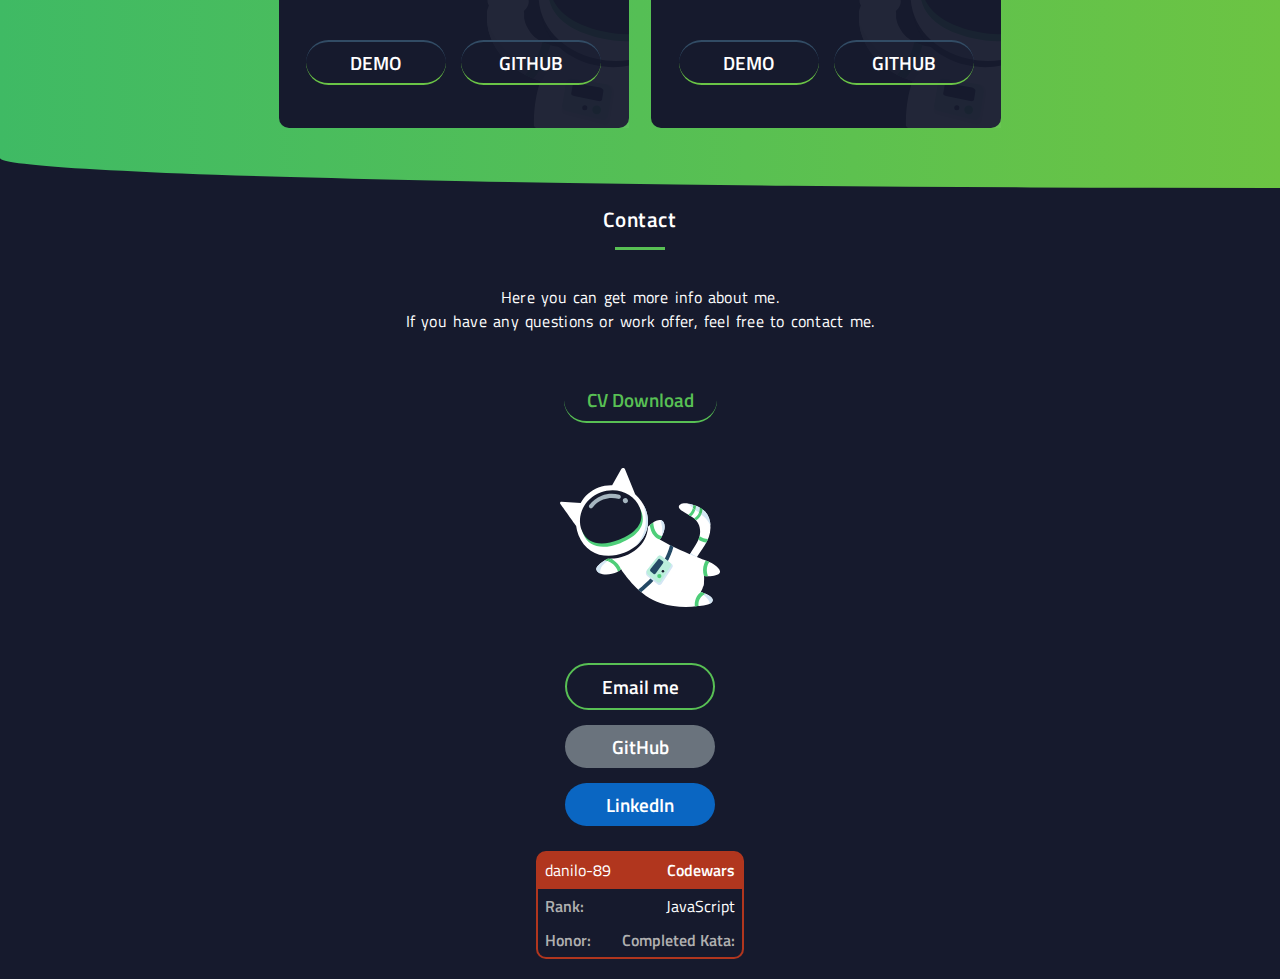
==== commit c8d66fc2: "added facatology project" ====
--- a/index.html
+++ b/index.html
@@ -1,603 +1,827 @@
 <!DOCTYPE html>
 <html lang="en">
-
-<head>
-    <meta charset="UTF-8" />
-    <meta http-equiv="X-UA-Compatible" content="IE=edge" />
-    <meta name="viewport" content="width=device-width, initial-scale=1.0" />
-    <title>Danilo's Portfolio</title>
-
-    <meta name="title" content="Danilo's Portfolio">
-    <meta name="description" content="My portfolio page">
-    <meta name="keywords" content="frontend, portfolio, meteor, javascript, jquery, css, html, design, developer">
-    <meta name="language" content="English">
-    <meta name="author" content="Danilo">
-
-    <title>Danilo's Portfolio</title>
-
-    <!--  Essential META Tags -->
-    <meta property="og:title" content="Danilo's Portfolio">
-    <meta property="og:description" content="My portfolio page">
-    <meta property="og:image" content="https://danilo-89.github.io/thumbnail.jpg">
-    <meta property="og:url" content="https://danilo-89.github.io/index.html">
-    <meta name="twitter:card" content="summary_large_image">
-
-    <!--  Non-Essential, But Recommended -->
-    <meta property="og:site_name" content="Danilo's Portfolio">
-    <meta name="twitter:image:alt" content="astronaut in intro section of Danilo's Portfolio">
-
-
-    <link rel="apple-touch-icon" sizes="180x180" href="/apple-touch-icon.png">
-    <link rel="icon" type="image/png" sizes="32x32" href="/favicon-32x32.png">
-    <link rel="icon" type="image/png" sizes="16x16" href="/favicon-16x16.png">
-    <link rel="manifest" href="/site.webmanifest">
-    <link rel="mask-icon" href="/safari-pinned-tab.svg" color="#5bbad5">
-    <meta name="msapplication-TileColor" content="#2b5797">
-    <meta name="theme-color" content="#ffffff">
-    <link rel="preconnect" href="https://fonts.gstatic.com">
-    <link href="https://fonts.googleapis.com/css2?family=Titillium+Web:wght@300;400;600;700&display=swap"
-        rel="stylesheet">
-    <link rel="stylesheet" href="style/css/main.css">
-</head>
-
-<body id="intro" class="section">
-
-    <div class="body-before"></div>
-
-    <nav class="navbar" id="navBar">
-
-        <button id="navToggleBtn" class="navbar-toggler" type="button" aria-label="Toggle navigation">
-            <div class="bar hamburger_bar1"></div>
-            <div class="bar hamburger_bar2"></div>
-        </button>
-
-        <a class="navbar-brand" href="#">Danilo's portfolio</a>
-        <div class="collapse navbar-collapse" id="navbarMain">
-
-            <ul class="navbar-nav">
-                <li class="nav-item">
-                    <a class="nav-link go current" href="#intro">Intro</a>
-                </li>
-                <li class="nav-item">
-                    <a class="nav-link go" href="#skills">Skills</a>
-                </li>
-                <li class="nav-item">
-                    <a class="nav-link go" href="#projects">Projects</a>
-                </li>
-                <li class="nav-item">
-                    <a class="nav-link go" href="#contact">Contact</a>
-                </li>
-                <li> <img src="/imgs/astroMan.svg" alt="floating astronaut"></li>
-
-            </ul>
-        </div>
-        <button type="button" class="color-theme-btn" id="changeColorThemeBtn" aria-label="change color theme">
-
-            <svg width="100%" version="1.1" class="switch-moon" id="cct1" xmlns="http://www.w3.org/2000/svg" x="0" y="0"
-                viewbox="0 0 293.4 293.4" xml:space="preserve">
-                <style>
-                    .st1m,
-                    .st2m {
-                        fill-rule: evenodd;
-                        clip-rule: evenodd;
-                        fill: #888
-                    }
-
-                    .st2m {
-                        fill: #545454
-                    }
-                </style>
-                <path
-                    d="M271.7 223.4c-17.2 28.1-42.3 48.3-70.7 59.6-25 9.9-52.6 13-79.5 8.3-17.7-3.1-35.2-9.5-51.5-19.5C20.9 241.6-4.2 187.2.6 133.5 2.5 111.7 9.4 90 21.7 70c1.3-2.1 2.7-4.2 4.1-6.2 29-42.3 76.7-65 125-63.7 24.9.7 49.9 7.7 72.6 21.6 5.1 3.1 9.9 6.5 14.4 10.1 57.5 45.4 73.2 127.6 33.9 191.6z"
-                    fill-rule="evenodd" clip-rule="evenodd" fill="#ababab" />
-                <path class="st1m"
-                    d="M149.7 266c-13.6 4.1-28.9.8-34.2-7.4-5.3-8.2 1.4-18.2 15-22.3 13.6-4.1 28.9-.8 34.2 7.4 5.2 8.2-1.5 18.2-15 22.3z" />
-                <path class="st2m"
-                    d="M113.7 254.3c-1.2-7.2 5.3-14.6 16.6-18.1 11.3-3.4 23.8-1.7 30.8 3.7 1.2 7.2-5.3 14.6-16.6 18.1-11.3 3.5-23.8 1.7-30.8-3.7z" />
-                <path class="st1m"
-                    d="M28.4 76c9.2-13.2 23.1-19.3 31.1-13.6 8 5.7 7.1 21.1-2 34.3-9.2 13.2-23.1 19.3-31.1 13.6-8-5.7-7.1-21.1 2-34.3z" />
-                <path class="st2m"
-                    d="M62.9 66.1c4.2 7.2 2.3 19.6-5.3 30.6s-18.5 17-26.6 15.5c-4.2-7.2-2.3-19.6 5.3-30.6 7.5-11 18.5-17.1 26.6-15.5z" />
-                <path class="st1m"
-                    d="M170.6 32.7c11.8 4.2 19.9 12.4 18.1 18.4-1.8 6-12.8 7.4-24.6 3.3C152.3 50.2 144.2 42 146 36c1.8-6 12.8-7.4 24.6-3.3z" />
-                <path class="st2m"
-                    d="M187 53.7c-3.9 3.7-13.2 4.1-23 .7-9.8-3.5-17.1-9.8-18.2-15.2 3.9-3.7 13.2-4.1 23-.7 9.9 3.5 17.1 9.8 18.2 15.2z" />
-                <path class="st1m"
-                    d="M30.3 204.6c-5-8.8-4.7-18.2.9-21 5.5-2.8 14.1 2.1 19.1 10.9 5 8.8 4.7 18.2-.9 21-5.5 2.8-14-2.1-19.1-10.9z" />
-                <path class="st2m"
-                    d="M34.2 182.8c5.3-.3 11.9 4.4 16.1 11.7 4.2 7.3 4.6 15.1 1.5 19.1-5.3.3-11.9-4.4-16.1-11.7-4.2-7.3-4.7-15.1-1.5-19.1z" />
-                <ellipse transform="rotate(-58.473 128.547 141.831)" class="st1m" cx="128.6" cy="141.8" rx="30.6"
-                    ry="29.1" />
-                <circle class="st2m" cx="128.4" cy="145.9" r="23.4" />
-                <ellipse transform="rotate(-32.6 179.73 108.714)" class="st1m" cx="179.7" cy="108.7" rx="12.7"
-                    ry="14" />
-                <ellipse transform="rotate(-32.6 176.953 109.179)" class="st2m" cx="177" cy="109.2" rx="8.9"
-                    ry="10.5" />
-                <path
-                    d="M271.7 223.4c-17.2 28.1-42.3 48.3-70.7 59.6-25 10-52.6 13-79.5 8.3-6.4-1.1-12.7-2.7-18.9-4.6 16.2-.8 32.1-4.3 47.2-10.2 28.4-11.3 53.5-31.5 70.7-59.6 10.5-17.1 17-35.4 19.9-54l.9.6.9.6c.3.2.6.3.8.5.3.2.6.3.9.5.3.2.6.3.9.4.2.1.5.2.7.3.4.2.7.3 1.1.4.3.1.5.2.8.3h.1c.2.1.5.1.7.2.1 0 .2 0 .3.1.5.1 1.1.2 1.6.3 1.9.2 3.7.1 5.5-.5 10.6-3.4 14.7-20 9.3-37.1-5.1-16.1-16.9-27-27.1-25.4-7.7-30.4-25.2-58.3-51-78.8-4.5-3.6-9.3-7-14.4-10.1C161.9 8.8 151 3.9 139.8.3c3.5-.3 7.2-.3 11-.2 24.9.7 49.9 7.7 72.7 21.6 5.1 3.1 9.9 6.5 14.4 10.1 57.4 45.4 73.1 127.6 33.8 191.6z"
-                    fill-rule="evenodd" clip-rule="evenodd" fill="#909090" />
-                <g>
-                    <path class="st1m" d="M248.3 166.7c.5.1 1.1.2 1.6.3-.5-.1-1-.2-1.6-.3z" />
-                    <path
-                        d="M255.4 166.4c-1.8.6-3.6.7-5.5.5 6.9-6.2 9.1-20.1 4.5-34.4-3.2-10.1-9-18.1-15.4-22.3-.4-2.1-.9-4.3-1.5-6.4 10.2-1.6 22 9.3 27.1 25.4 5.5 17.3 1.4 33.9-9.2 37.2z"
-                        fill-rule="evenodd" clip-rule="evenodd" fill="#787878" />
-                </g>
-                <path class="st2m"
-                    d="M250 166.9c-9.2-1.1-19-11.2-23.5-25.5s-2.4-28.2 4.5-34.4c9.2 1.1 19 11.2 23.5 25.5s2.4 28.2-4.5 34.4z" />
-                <g>
-                    <path class="st1m"
-                        d="M231 107.1c2.7.3 5.4 1.4 8.1 3.2-.4-2.1-.9-4.3-1.5-6.4-.6.1-1.3.3-1.9.4-1.8.6-3.3 1.5-4.7 2.8z" />
-                </g>
-            </svg>
-
-            <svg width="100%" version="1.1" class="switch-sun" id="cct2" xmlns="http://www.w3.org/2000/svg" x="0" y="0"
-                viewbox="0 0 293.4 293.4" xml:space="preserve">
-                <style>
-                    .st0-sun {
-                        fill-rule: evenodd;
-                        clip-rule: evenodd;
-                        fill: #fc0
-                    }
-                </style>
-                <circle transform="rotate(-45.001 146.699 146.702)" class="st0-sun" cx="146.7" cy="146.7" r="146.7" />
-                <path
-                    d="M112.5 14.9c1.2-3.7-.2-7.1-3.1-10.1C85 11.2 62 23.9 43 43c-57.3 57.3-57.3 150.2 0 207.5 33.1 33.1 78 47.1 121.2 41.9 16.7-19.4-5.1-43.8 15.8-63.6 13.8-10.9 20.7-16.4 32.4-29.9 21.1-24.3 38.8-50.4 12.9-78.5-15.9-13.6-64.8-13.7-86.8-17.9-25.6-4.9-48.5-10.8-50.2-40.3 1.3-33.1 19.6-32.9 24.2-47.3z"
-                    fill-rule="evenodd" clip-rule="evenodd" fill="#fb0" />
-                <path class="st0-sun"
-                    d="M125.8 113.3c-38.7-27.6-53 2-88.8 17.4-17.9 3.8-26.6-4.9-33.4-16.5C-7.1 161.7 6 213.5 43 250.4c9.8 9.8 20.7 18 32.3 24.5-4.7-5.3-7.6-11-7-17.8 3.1-14.4 16.3-24.3 26.7-33.6 28.3-25.4 77.7-76.8 30.8-110.2z" />
-            </svg>
-
-
-        </button>
-    </nav>
-
-
-    <section class="firstSection">
-
-        <div class="container">
-            <svg class="astro-blob" width="100%" height="100%" xmlns="http://www.w3.org/2000/svg"
-                xmlns:xlink="http://www.w3.org/1999/xlink" viewbox="0 0 1545.2 414.3" preserveaspectratio="none">
-                <style type="text/css">
-                    .astro-blob-fill {
-                        fill: #161a2d;
-                    }
-                </style>
-                <defs>
-                </defs>
-                <path class="astro-blob-fill" d="M1545.2,0c-52.5,93.4-99.2,141.9-162,194c-58,48.2-123.5,80.4-191.1,93.9c-65.1,13-132.4,9.5-198.1,12.3
+	<head>
+		<meta charset="UTF-8" />
+		<meta http-equiv="X-UA-Compatible" content="IE=edge" />
+		<meta name="viewport" content="width=device-width, initial-scale=1.0" />
+		<title>Danilo's Portfolio</title>
+
+		<meta name="title" content="Danilo's Portfolio" />
+		<meta name="description" content="My portfolio page" />
+		<meta
+			name="keywords"
+			content="frontend, portfolio, meteor, javascript, jquery, css, html, design, developer"
+		/>
+		<meta name="language" content="English" />
+		<meta name="author" content="Danilo" />
+
+		<title>Danilo's Portfolio</title>
+
+		<!--  Essential META Tags -->
+		<meta property="og:title" content="Danilo's Portfolio" />
+		<meta property="og:description" content="My portfolio page" />
+		<meta
+			property="og:image"
+			content="https://danilo-89.github.io/thumbnail.jpg"
+		/>
+		<meta property="og:url" content="https://danilo-89.github.io/index.html" />
+		<meta name="twitter:card" content="summary_large_image" />
+
+		<!--  Non-Essential, But Recommended -->
+		<meta property="og:site_name" content="Danilo's Portfolio" />
+		<meta
+			name="twitter:image:alt"
+			content="astronaut in intro section of Danilo's Portfolio"
+		/>
+
+		<link rel="apple-touch-icon" sizes="180x180" href="/apple-touch-icon.png" />
+		<link rel="icon" type="image/png" sizes="32x32" href="/favicon-32x32.png" />
+		<link rel="icon" type="image/png" sizes="16x16" href="/favicon-16x16.png" />
+		<link rel="manifest" href="/site.webmanifest" />
+		<link rel="mask-icon" href="/safari-pinned-tab.svg" color="#5bbad5" />
+		<meta name="msapplication-TileColor" content="#2b5797" />
+		<meta name="theme-color" content="#ffffff" />
+		<link rel="preconnect" href="https://fonts.gstatic.com" />
+		<link
+			href="https://fonts.googleapis.com/css2?family=Titillium+Web:wght@300;400;600;700&display=swap"
+			rel="stylesheet"
+		/>
+		<link rel="stylesheet" href="style/css/main.css" />
+	</head>
+
+	<body id="intro" class="section">
+		<div class="body-before"></div>
+
+		<nav class="navbar" id="navBar">
+			<button
+				id="navToggleBtn"
+				class="navbar-toggler"
+				type="button"
+				aria-label="Toggle navigation"
+			>
+				<div class="bar hamburger_bar1"></div>
+				<div class="bar hamburger_bar2"></div>
+			</button>
+
+			<a class="navbar-brand" href="#">Danilo's portfolio</a>
+			<div class="collapse navbar-collapse" id="navbarMain">
+				<ul class="navbar-nav">
+					<li class="nav-item">
+						<a class="nav-link go current" href="#intro">Intro</a>
+					</li>
+					<li class="nav-item">
+						<a class="nav-link go" href="#skills">Skills</a>
+					</li>
+					<li class="nav-item">
+						<a class="nav-link go" href="#projects">Projects</a>
+					</li>
+					<li class="nav-item">
+						<a class="nav-link go" href="#contact">Contact</a>
+					</li>
+					<li><img src="/imgs/astroMan.svg" alt="floating astronaut" /></li>
+				</ul>
+			</div>
+			<button
+				type="button"
+				class="color-theme-btn"
+				id="changeColorThemeBtn"
+				aria-label="change color theme"
+			>
+				<svg
+					width="100%"
+					version="1.1"
+					class="switch-moon"
+					id="cct1"
+					xmlns="http://www.w3.org/2000/svg"
+					x="0"
+					y="0"
+					viewbox="0 0 293.4 293.4"
+					xml:space="preserve"
+				>
+					<style>
+						.st1m,
+						.st2m {
+							fill-rule: evenodd;
+							clip-rule: evenodd;
+							fill: #888;
+						}
+
+						.st2m {
+							fill: #545454;
+						}
+					</style>
+					<path
+						d="M271.7 223.4c-17.2 28.1-42.3 48.3-70.7 59.6-25 9.9-52.6 13-79.5 8.3-17.7-3.1-35.2-9.5-51.5-19.5C20.9 241.6-4.2 187.2.6 133.5 2.5 111.7 9.4 90 21.7 70c1.3-2.1 2.7-4.2 4.1-6.2 29-42.3 76.7-65 125-63.7 24.9.7 49.9 7.7 72.6 21.6 5.1 3.1 9.9 6.5 14.4 10.1 57.5 45.4 73.2 127.6 33.9 191.6z"
+						fill-rule="evenodd"
+						clip-rule="evenodd"
+						fill="#ababab"
+					/>
+					<path
+						class="st1m"
+						d="M149.7 266c-13.6 4.1-28.9.8-34.2-7.4-5.3-8.2 1.4-18.2 15-22.3 13.6-4.1 28.9-.8 34.2 7.4 5.2 8.2-1.5 18.2-15 22.3z"
+					/>
+					<path
+						class="st2m"
+						d="M113.7 254.3c-1.2-7.2 5.3-14.6 16.6-18.1 11.3-3.4 23.8-1.7 30.8 3.7 1.2 7.2-5.3 14.6-16.6 18.1-11.3 3.5-23.8 1.7-30.8-3.7z"
+					/>
+					<path
+						class="st1m"
+						d="M28.4 76c9.2-13.2 23.1-19.3 31.1-13.6 8 5.7 7.1 21.1-2 34.3-9.2 13.2-23.1 19.3-31.1 13.6-8-5.7-7.1-21.1 2-34.3z"
+					/>
+					<path
+						class="st2m"
+						d="M62.9 66.1c4.2 7.2 2.3 19.6-5.3 30.6s-18.5 17-26.6 15.5c-4.2-7.2-2.3-19.6 5.3-30.6 7.5-11 18.5-17.1 26.6-15.5z"
+					/>
+					<path
+						class="st1m"
+						d="M170.6 32.7c11.8 4.2 19.9 12.4 18.1 18.4-1.8 6-12.8 7.4-24.6 3.3C152.3 50.2 144.2 42 146 36c1.8-6 12.8-7.4 24.6-3.3z"
+					/>
+					<path
+						class="st2m"
+						d="M187 53.7c-3.9 3.7-13.2 4.1-23 .7-9.8-3.5-17.1-9.8-18.2-15.2 3.9-3.7 13.2-4.1 23-.7 9.9 3.5 17.1 9.8 18.2 15.2z"
+					/>
+					<path
+						class="st1m"
+						d="M30.3 204.6c-5-8.8-4.7-18.2.9-21 5.5-2.8 14.1 2.1 19.1 10.9 5 8.8 4.7 18.2-.9 21-5.5 2.8-14-2.1-19.1-10.9z"
+					/>
+					<path
+						class="st2m"
+						d="M34.2 182.8c5.3-.3 11.9 4.4 16.1 11.7 4.2 7.3 4.6 15.1 1.5 19.1-5.3.3-11.9-4.4-16.1-11.7-4.2-7.3-4.7-15.1-1.5-19.1z"
+					/>
+					<ellipse
+						transform="rotate(-58.473 128.547 141.831)"
+						class="st1m"
+						cx="128.6"
+						cy="141.8"
+						rx="30.6"
+						ry="29.1"
+					/>
+					<circle class="st2m" cx="128.4" cy="145.9" r="23.4" />
+					<ellipse
+						transform="rotate(-32.6 179.73 108.714)"
+						class="st1m"
+						cx="179.7"
+						cy="108.7"
+						rx="12.7"
+						ry="14"
+					/>
+					<ellipse
+						transform="rotate(-32.6 176.953 109.179)"
+						class="st2m"
+						cx="177"
+						cy="109.2"
+						rx="8.9"
+						ry="10.5"
+					/>
+					<path
+						d="M271.7 223.4c-17.2 28.1-42.3 48.3-70.7 59.6-25 10-52.6 13-79.5 8.3-6.4-1.1-12.7-2.7-18.9-4.6 16.2-.8 32.1-4.3 47.2-10.2 28.4-11.3 53.5-31.5 70.7-59.6 10.5-17.1 17-35.4 19.9-54l.9.6.9.6c.3.2.6.3.8.5.3.2.6.3.9.5.3.2.6.3.9.4.2.1.5.2.7.3.4.2.7.3 1.1.4.3.1.5.2.8.3h.1c.2.1.5.1.7.2.1 0 .2 0 .3.1.5.1 1.1.2 1.6.3 1.9.2 3.7.1 5.5-.5 10.6-3.4 14.7-20 9.3-37.1-5.1-16.1-16.9-27-27.1-25.4-7.7-30.4-25.2-58.3-51-78.8-4.5-3.6-9.3-7-14.4-10.1C161.9 8.8 151 3.9 139.8.3c3.5-.3 7.2-.3 11-.2 24.9.7 49.9 7.7 72.7 21.6 5.1 3.1 9.9 6.5 14.4 10.1 57.4 45.4 73.1 127.6 33.8 191.6z"
+						fill-rule="evenodd"
+						clip-rule="evenodd"
+						fill="#909090"
+					/>
+					<g>
+						<path
+							class="st1m"
+							d="M248.3 166.7c.5.1 1.1.2 1.6.3-.5-.1-1-.2-1.6-.3z"
+						/>
+						<path
+							d="M255.4 166.4c-1.8.6-3.6.7-5.5.5 6.9-6.2 9.1-20.1 4.5-34.4-3.2-10.1-9-18.1-15.4-22.3-.4-2.1-.9-4.3-1.5-6.4 10.2-1.6 22 9.3 27.1 25.4 5.5 17.3 1.4 33.9-9.2 37.2z"
+							fill-rule="evenodd"
+							clip-rule="evenodd"
+							fill="#787878"
+						/>
+					</g>
+					<path
+						class="st2m"
+						d="M250 166.9c-9.2-1.1-19-11.2-23.5-25.5s-2.4-28.2 4.5-34.4c9.2 1.1 19 11.2 23.5 25.5s2.4 28.2-4.5 34.4z"
+					/>
+					<g>
+						<path
+							class="st1m"
+							d="M231 107.1c2.7.3 5.4 1.4 8.1 3.2-.4-2.1-.9-4.3-1.5-6.4-.6.1-1.3.3-1.9.4-1.8.6-3.3 1.5-4.7 2.8z"
+						/>
+					</g>
+				</svg>
+
+				<svg
+					width="100%"
+					version="1.1"
+					class="switch-sun"
+					id="cct2"
+					xmlns="http://www.w3.org/2000/svg"
+					x="0"
+					y="0"
+					viewbox="0 0 293.4 293.4"
+					xml:space="preserve"
+				>
+					<style>
+						.st0-sun {
+							fill-rule: evenodd;
+							clip-rule: evenodd;
+							fill: #fc0;
+						}
+					</style>
+					<circle
+						transform="rotate(-45.001 146.699 146.702)"
+						class="st0-sun"
+						cx="146.7"
+						cy="146.7"
+						r="146.7"
+					/>
+					<path
+						d="M112.5 14.9c1.2-3.7-.2-7.1-3.1-10.1C85 11.2 62 23.9 43 43c-57.3 57.3-57.3 150.2 0 207.5 33.1 33.1 78 47.1 121.2 41.9 16.7-19.4-5.1-43.8 15.8-63.6 13.8-10.9 20.7-16.4 32.4-29.9 21.1-24.3 38.8-50.4 12.9-78.5-15.9-13.6-64.8-13.7-86.8-17.9-25.6-4.9-48.5-10.8-50.2-40.3 1.3-33.1 19.6-32.9 24.2-47.3z"
+						fill-rule="evenodd"
+						clip-rule="evenodd"
+						fill="#fb0"
+					/>
+					<path
+						class="st0-sun"
+						d="M125.8 113.3c-38.7-27.6-53 2-88.8 17.4-17.9 3.8-26.6-4.9-33.4-16.5C-7.1 161.7 6 213.5 43 250.4c9.8 9.8 20.7 18 32.3 24.5-4.7-5.3-7.6-11-7-17.8 3.1-14.4 16.3-24.3 26.7-33.6 28.3-25.4 77.7-76.8 30.8-110.2z"
+					/>
+				</svg>
+			</button>
+		</nav>
+
+		<section class="firstSection">
+			<div class="container">
+				<svg
+					class="astro-blob"
+					width="100%"
+					height="100%"
+					xmlns="http://www.w3.org/2000/svg"
+					xmlns:xlink="http://www.w3.org/1999/xlink"
+					viewbox="0 0 1545.2 414.3"
+					preserveaspectratio="none"
+				>
+					<style type="text/css">
+						.astro-blob-fill {
+							fill: #161a2d;
+						}
+					</style>
+					<defs></defs>
+					<path
+						class="astro-blob-fill"
+						d="M1545.2,0c-52.5,93.4-99.2,141.9-162,194c-58,48.2-123.5,80.4-191.1,93.9c-65.1,13-132.4,9.5-198.1,12.3
             c-23.1,1-46.1,2.6-69.1,5.6c-122.9,16.4-234,103.1-359,108.1c-90,3.7-179.6-20.8-261.7-69.9C184.1,272.2,83,151.4,5.7,10.6
-            C3.8,7.1,1.9,3.5,0,0C0,0,1543.9,0,1545.2,0z" />
-            </svg>
-        </div>
-
-        <div class="astro-holder">
-            <svg id="astronaut" width="100px" version="1.1" xmlns="http://www.w3.org/2000/svg" x="0" y="0"
-                viewbox="0 0 243.3 399.1" xml:space="preserve">
-                <style>
-                    .st0 {
-                        fill: #ffffff;
-                    }
-
-                    .st1 {
-                        fill: #4ECE79;
-                    }
-
-                    .st2 {
-                        fill: #E2F2EB;
-                    }
-
-                    .st4 {
-                        fill: #161a2d;
-                        ;
-                    }
-
-                    .st5 {
-                        fill: #44bc69;
-                    }
-
-                    .st3 {
-                        fill: #bbefdc;
-                    }
-
-                    .st7 {
-                        fill: #e2f2eb;
-                    }
-                </style>
-                <g id="AMBody">
-                    <path class="st0"
-                        d="M206.8 346.7c1.4-10.1 2.4-20.2 2.2-30.3s-1.2-20.1-2.8-30.1c-1.2-8.1-3.3-16.1-5.7-23.9 0-.1-.1-.3-.1-.4-3.8-12.3-6.2-24.6-7.6-37.4.1-2.7.3-5.8.2-8.5 0-7.3-.7-15-1.8-21.9-.6-3.7-1.3-7.3-2.2-10.9-2.2-8.5-5.2-16.8-8.9-24.8-3.3-7.1-7.1-14.2-13.4-19-.7-.6-1.3-1.3-1.8-2-.1 0-.2 0-.3.1-1.3.2-2.6.3-4 .2-5.1-.4-10.5-2.9-15.4-3.7-11.2-1.7-22.3 0-33.3 2-14.4 2.7-28.3 7.6-41.4 14.1-9.6 4.7-18.5 10.2-26.7 17-8 6.6-14.9 14.1-21.2 22.3-7 9.1-12 19.2-16.4 29.8-.9 2.2-.8 4.5-.6 6.7-.6.4-1.2.9-1.7 1.4-4.2 4.1-5.4 9.7-2.6 12.6 1.5 1.5 3.7 2 6.2 1.5-.9 1.1-1.6 2.5-2 4.2-1.1 4.5.6 8.9 3.8 9.7 2.7.7 5.5-1.3 7.1-4.5 1 4.1 4 7 7.1 6.5 2.3-.3 4-2.5 4.6-5.3 2.1 2.3 4.9 3.3 7.1 2.3 2.4-1.1 3.4-4.1 2.9-7.4.6.2 1.3.2 1.9 0 2.7-.7 4.1-4.4 3.2-8.2-.3-1.2-.8-2.2-1.4-3.1 1.1-1.7 2.2-3.8 2.7-5.5 3.4-6.7 6.7-13.2 11.4-19.1 4.7-5.9 10.4-10.9 16.2-15.7.7-.6 1.5-1 2.3-1.6-.2 4.4-.1 9.1.4 13.4 1.9 15.9 6.7 30.6 15.1 43.8 6.7 10.6 8.5 19.7 6.5 31.7 0 .1 0 .1-.1.2-4.2 12-9.7 22.1-19.1 30.8-4.8 4.4-10.4 7.8-16 11.2-2.7 1.6-5.4 3-7.8 5.1-4 3.6-6.8 8-7.7 13.3 0 .3-.1.5-.1.8-1 6.2.2 13.7 3.8 20.8 7 13.9 20.5 21.2 30.2 16.3 6.6-3.3 9.6-11.5 8.7-20.8 7.1-4.7 13.9-9.7 20-15.7 9.6-9.5 17.8-19.9 23.9-31.8 5.7-11.2 8.8-22.8 11.4-35 4.4-.9 8.5-2.5 12.6-4.5 2.4 9.2 5.3 18.1 6.5 27.6 1.4 11.3 1.5 22.7.5 34.1-.8 8.5-3.2 16.7-5.5 24.9-.4 1.5-.6 2.9-.7 4.4-1.7 9 4.2 20.5 15.3 27.9 13.5 9.1 29.6 8.8 35.9-.6 4.9-7.3 2.4-18-5.3-26.6 1.7-6 3.1-12.2 3.9-18.4z" />
-                    <path class="st1"
-                        d="M50.4 162.3c6.9 10.3 12.5 24.1 12.3 41.7 2.8-2.7 5.7-5.3 8.7-7.8-1.3-16-6.8-28.9-13.5-38.9-2.6 1.6-5.1 3.2-7.5 5zM128.8 319.1c-14-11.1-28.4-15.8-41.3-17.3-2 3-4.2 5.8-6.7 8.5 13 .5 28.3 4.5 43 16.4 1.8-2.4 3.5-5 5-7.6zM206.3 286.3c-.1-.7-.2-1.4-.4-2.2-18.9 2.8-33 11.6-42.8 20.5.4 4 .6 8 .7 11.9 8.6-9.3 22.8-20.4 43.4-23.5-.2-2.2-.5-4.4-.9-6.7z" />
-                    <path class="st2"
-                        d="M159 209.3l-41 10.6c-2.9.5-5.7-1.7-6.2-4.8l-4.4-28.2c-.8-4.9 2.4-9.5 7-10.2l38.3-6c2.9-.5 5.7 1.7 6.2 4.8l4.6 27.3c.4 3.1-1.6 6-4.5 6.5z" />
-                    <path class="st3"
-                        d="M158.4 205l-38.6 9.8c-2.8.4-5.4-1.5-5.8-4.2l-3.9-25c-.7-4.3 2.3-8.4 6.6-9.1l36-5.7c2.8-.4 5.4 1.5 5.8 4.2l4.1 24.2c.5 2.7-1.4 5.3-4.2 5.8z" />
-                    <path class="st4 blink-color"
-                        d="M150.1 189.1l-26.1 5.5c-1.9.3-3.5-.3-3.7-1.4l-1.5-9.6c-.3-1.7 1.9-3.4 4.8-3.9l24.2-3.8c1.9-.3 3.5.3 3.7 1.4l1.7 9.3c.2 1.1-1.2 2.2-3.1 2.5z" />
-                    <circle class="st1" cx="126" cy="204" r="4.6" />
-                    <circle class="st4" cx="138.7" cy="201.8" r="2.7" />
-                    <path class="st2"
-                        d="M92.3 242.4C80 224.2 81 181.7 81 181.7c0 .2-4.8 2-5.2 2.2-4.2 2-8.3 4.4-12.1 7.1-5.1 3.6-9.7 7.9-13.5 12.9-3.3 4.2-5.9 9-7.2 14.2-1 4.1-1.4 8.8.1 12.8.3.7.6 1.4.5 2.1.5-.8.8-1.8 1.1-2.7 3.4-6.7 6.7-13.2 11.4-19.1 4.7-5.9 10.4-10.9 16.2-15.7.7-.6 1.5-1 2.3-1.6-.2 4.4-.1 9.1.4 13.4 1.9 15.9 6.7 30.6 15.1 43.8 6.7 10.6 8.5 19.7 6.5 31.7 0 .1 0 .1-.1.2-4.2 12-9.7 22.1-19.1 30.8-10.2 9.3-28.9 14.1-31.5 29.6-.5 3-.2 5.7.6 8.6.7 2.9 1.6 5.6 3.5 8 2.6 3.2 5.5 5.8 8.9 7.5-1.3-3.7-2.1-7.7-2.2-11.9-.2-8.8 2.7-17.9 10.2-22.9 8.3-9 20.6-13.5 27.5-24 13.9-21 11.6-46-2.1-66.3zM167.5 275.8c-.3-1.2-.7-2.4-1.1-3.6-.1-.4-.8-2.1-.9-2.4-.2-.4-.4-.9-.7-1.3-1.8 1-3.4 2.2-5.1 3.2-1.1.7-2.2 1.4-3.4 2 2.4 9.2 5.3 17.9 6.4 27.4 1.4 11.3 1.5 22.7.5 34.1 0 .3-.1.5-.1.8 4.2-10.7 7.7-21.8 8.1-33.1.2-6.5-.5-12.8-1.9-19.2-.5-2.7-1.1-5.3-1.8-7.9z" />
-                    <path class="st5"
-                        d="M70.1 186.7c-2.2 1.3-4.3 2.7-6.3 4.1-.5.4-1.3.9-1.9 1.4.5 3.7.8 7.6.8 11.8 2.1-2 4.2-4 6.4-5.8l.1-.1 2.1-1.8c-.1-3.4-.6-6.6-1.2-9.6zM97.6 303.6c-3.4-.8-6.8-1.4-10.1-1.8-.5.7-.9 1.4-1.4 2.1-.1.1-.2.3-.3.4-.4.6-.8 1.1-1.3 1.7-.1.2-.2.3-.4.5-.4.5-.9 1.1-1.3 1.6-.1.1-.2.3-.3.4-.6.7-1.1 1.3-1.7 1.9 3.6.2 7.6.6 11.6 1.4.8-.9 1.4-1.9 2-2.9 1.2-1.8 2.3-3.5 3.2-5.3zM171.3 298.1c-3 2.1-5.7 4.3-8.2 6.5.1.8.1 1.6.2 2.4 0 .4.1.7.1 1.1.2 2.8.4 5.6.4 8.5 1.9-2.1 4.3-4.4 6.8-6.6.3-2.4.6-4.6.7-7.1.1-1.6.1-3.2 0-4.8z" />
-                    <g>
-                        <path class="st2"
-                            d="M159.4 260.6l-24 5.8c-1.7.2-3.3-1-3.6-2.9l-2.4-16.4c-.4-2.9 1.4-5.5 4.1-5.9L156 238c1.7-.2 3.3 1 3.6 2.9l2.5 15.9c.2 1.8-1 3.5-2.7 3.8z" />
-                        <path class="st3"
-                            d="M159.1 258l-22.6 5.4c-1.6.2-3.1-.9-3.4-2.5l-2.1-14.6c-.4-2.5 1.4-4.9 3.9-5.3l21-3c1.6-.2 3.1.9 3.4 2.5l2.2 14.2c.4 1.6-.8 3.1-2.4 3.3z" />
-                        <circle class="st1" cx="146.1" cy="250.7" r="4.4" />
-                    </g>
-                    <g>
-                        <path class="st4"
-                            d="M161.4 252.4c12.1-3.4 23.4-9.7 32.8-18.1-.5-3.2-.9-6.5-1.3-9.8.1-1 .1-2.1.1-3.3-.3.3-.6.7-.9 1-2.3 2.5-4.8 4.8-7.5 7-.3.3-.6.5-.9.7-.1 0-.2.2-.3.3 0 0-.1 0-.1.1l-2.1 1.5c-1.4 1-2.9 2-4.4 2.9-2.9 1.8-5.9 3.4-9.1 4.8-.2.1-.4.2-.5.2h-.1c-.4.2-.9.4-1.3.5-.9.4-1.8.7-2.8 1-1.1.4-2.2.7-3.3 1.1l1.7 10.1zM129.9 250.1c-9.6.6-19.2.5-28.7-.5-1.2-.1-2.4-.3-3.7-.4-.6-.1-1.1-.1-1.7-.2-.1 0-1-.1-1.1-.2-1.9-.3-3.8-.6-5.6-1.1l-1.2-.3L90 251c1.7 2.7 3.1 5.3 4.1 7.8 1.9.2 3.8.4 5.5.6 10.3 1.1 20.7 1.3 31.1.6.2 0 .4 0 .5-.1l-1.3-9.8z" />
-                    </g>
-                </g>
-                <g id="AMHand">
-                    <path class="st0"
-                        d="M243.3 101.8c0-2.8-.4-5.2-1.6-7.7-.2-.6-.5-1.2-.7-1.8.2-.4.5-.8.7-1.2 1.6-3.6.9-7.4-1.7-8.6-.6-.3-1.3-.4-1.9-.3 1.1-3.1.6-6.3-1.6-7.8-2-1.4-4.9-.9-7.4 1-.1-2.9-1.4-5.3-3.6-6-3-1-6.4 1.3-8.1 5.2-1-3.5-3.5-5.9-6.2-5.7-3.3.2-5.8 4.2-5.4 8.9.1 1.7.6 3.2 1.3 4.5-2.3-.9-4.6-.8-6.3.4-3.3 2.4-3.1 8.2.4 12.9.8 1 1.6 1.9 2.5 2.7-.1.9-.3 1.8-.3 2.7-.1 2 .2 3.9-.2 5.8-.5 2.3-1 4.7-2 6.8-1.2 2.6-2.7 5.2-4.5 7.5-2.1 2.5-4.4 4.9-7 6.8-3 2.2-6.3 4-9.7 5.3-5 2-10.3 2.9-15.5 3.7-1.3.2-2.6.2-4 .1-11.5 10-9.5 26.4.6 36 5.5 6.8 18.4 8.3 24.1.9 0-.1-.1-.3-.1-.4.2-.1.4-.1.6-.2.1-.2.3-.4.4-.7-.1.2-.3.4-.4.7 5.4-1.7 10.8-3.7 15.9-6.2 5.9-3 11.5-6.7 16.5-11s9.1-9 13-14.4c4.2-5.8 7.1-12.2 9.4-18.9 1.4-4.2 1.9-8.4 2.6-12.7.2-2.8.2-5.5.2-8.3z" />
-                    <path class="st1"
-                        d="M179.9 133.1c-1.5.6-3 1.1-4.5 1.5 3.6 15.3 10.4 27 18.2 35.8 2.6-1 5.3-2.1 7.8-3.4.3-.2.6-.3.9-.5-8-8.4-15-19.8-18.4-35.3-1.3.7-2.6 1.3-4 1.9z" />
-                    <path class="st2"
-                        d="M222.9 140.2c-7.7 8.2-16.9 13.8-27.3 18-5.6 2.3-11.4 3.9-17.2 5.6l.6.9c1.4 1.7 2.8 3.3 3.9 5.2.7 1.2 1.4 2.3 2 3.5 5.6-1.7 11.2-3.7 16.5-6.4 5.9-3 11.5-6.7 16.5-11s9.1-9 13-14.4c4.2-5.8 7.1-12.2 9.4-18.9 1.4-4 1.9-8.1 2.5-12.2-4.6 11-11.6 20.9-19.9 29.7z" />
-                    <path class="st5"
-                        d="M195.5 158.2c-2.9 1.2-5.8 2.2-8.8 3.1 2.1 3.3 4.5 6.4 6.9 9.1.6-.3 1.3-.5 1.9-.8.6-.3 1.3-.5 1.9-.8.2-.1.3-.1.5-.2.5-.2 1-.4 1.5-.7.6-.3 1.3-.6 1.9-.9.1 0 .1-.1.2-.1.2-.1.5-.3.7-.4-2.2-2.5-4.6-5.3-6.7-8.3z" />
-                </g>
-                <g id="AMHead">
-                    <path class="st4"
-                        d="M184.7 74c9.2 41.1-17.2 73.2-56.8 82.1-39.6 8.9-77.2-8.8-86.5-49.8s15.4-81.6 54.9-90.5 79.2 17.1 88.4 58.2z" />
-                    <path class="st0"
-                        d="M186.2 63.1c9.7 43.2-18.1 77-59.8 86.3s-81.3-9.2-91-52.4S51.6 11.2 93.2 1.8s83.3 18.1 93 61.3z" />
-                    <path class="st1"
-                        d="M176.3 66.4c7.5 33.4-18.8 53-54.8 61.1s-68.2 1.6-75.7-31.8 15.6-67 51.7-75.1 71.3 12.5 78.8 45.8z" />
-                    <path class="st4"
-                        d="M174.6 58.8c7.5 33.4-18.8 53-54.8 61.1s-68.2 1.6-75.7-31.8 15.6-67 51.7-75.1 71.3 12.4 78.8 45.8z" />
-                    <path class="st7"
-                        d="M133.4 28c.8-2.3-.4-4.9-2.7-5.8-10.2-3.7-21.7-4.6-33.4-2-13.3 3-24.6 10.2-32.5 19.7-1.6 1.9-1.4 4.7.5 6.3 1.9 1.7 4.9 1.5 6.5-.5 6.7-8 16.2-14 27.5-16.6 9.9-2.2 19.6-1.4 28.3 1.7 2.4.8 5-.4 5.8-2.8z" />
-                    <circle transform="rotate(-12.674 61.054 57.566)" class="st7" cx="61" cy="57.6" r="5.4" />
-                </g>
-            </svg>
-
-            <div class="astro-bubble">
-                <span> </span>
-            </div>
-        </div>
-
-        <h3 class="my-text bold">Hi, welcome to my portfolio page. 🙂 My main fields of interest are UX/UI design and frontend development.</h3>
-        <p class="my-text bold">If you want to find out more, scroll down.
-        </p>
-
-        <div class="arrow-go-down">
-            <a href="#skills" aria-label="Go down to skills section">
-                <svg width="100%" data-name="see more arrow" xmlns="http://www.w3.org/2000/svg"
-                    viewbox="0 0 184.911 111.967">
-                    <path class="arrow-path"
-                        d="M183.816 18.27L166.974 1.428a3.737 3.737 0 00-5.286 0L94.216 68.9a2.255 2.255 0 01-3.188 0L23.223 1.1a3.737 3.737 0 00-5.286 0L1.1 17.937a3.737 3.737 0 000 5.286L87.87 110a6.718 6.718 0 009.5 0l86.443-86.442a3.737 3.737 0 00.003-5.288z" />
-                </svg>
-            </a>
-        </div>
-
-
-    </section>
-
-
-    <div class="section-after"></div>
-
-    <!-- SKILLS SECTION START -->
-    <section class="section-even section" id="skills">
-
-        <h2>Skills</h2>
-
-        <hr class="custom">
-
-        <p class="my-text">My goal is to always learn more and to constantly improve.</p>
-
-        <p class="quote">“Learn as though you would never be able to master it; hold it as though you would be in fear
-            of losing it.”
-            <span>Confucius</span>
-        </p>
-
-
-
-        <div class="section-container">
-
-            <div class="planet-frame blue">
-                <div class="planet-frame-top">
-                    <span>COMFORTABLE WITH</span>
-                </div>
-                <div class="planet-frame-bottom">
-                    <div class="skill-planet">
-                        <img src="/imgs/planet-01.svg" alt="blue planet">
-                    </div>
-                    <div class="skill-skills">
-                        <span>HTML</span>
-                        <span>CSS</span>
-                        <span>Bootstrap</span>
-                        <span>Adobe Illustrator</span>
-                        <span>Adobe Photoshop</span>
-                    </div>
-                </div>
-            </div>
-
-            <div class="planet-frame green">
-                <div class="planet-frame-top">
-                    <span>MEDIUM LEVEL</span>
-                </div>
-                <div class="planet-frame-bottom">
-                    <div class="skill-planet">
-                        <img src="/imgs/planet-02.svg" alt="green planet">
-                    </div>
-                    <div class="skill-skills">
-                        <span>JavaScript</span>
-                        <span>React</span>
-                        <span>jQuery</span>
-                        <span>BlazeJS</span>
-                        <span>MeteorJS</span>
-                        <span>SaSS</span>
-                        <span>GIT</span>
-                        <span>AJAX</span>
-                        <span>AdobeXD</span>
-                    </div>
-                </div>
-            </div>
-
-            <div class="planet-frame yellow">
-                <div class="planet-frame-top">
-                    <span>STARTED OR BASIC LEVEL</span>
-                </div>
-                <div class="planet-frame-bottom">
-                    <div class="skill-planet">
-                        <img src="/imgs/planet-03.svg" alt="yellow planet">
-                    </div>
-                    <div class="skill-skills">
-                        <span>MongoDB</span>
-                        <span>Angular 2+</span>
-                        <span>Figma</span>
-                    </div>
-                </div>
-            </div>
-
-            <div class="planet-frame gray">
-                <div class="planet-frame-top">
-                    <span>PLANING TO LEARN</span>
-                </div>
-                <div class="planet-frame-bottom">
-                    <div class="skill-planet">
-                        <img src="/imgs/planet-04.svg" alt="gray planet">
-                    </div>
-                    <div class="skill-skills">
-                        <span>Redux</span>
-                        <span>TypeScript</span>
-                        <span>Express</span>
-                        <span>NodeJS</span>
-                        <span>Firebase</span>
-                    </div>
-                </div>
-            </div>
-
-
-
-        </div>
-
-    </section>
-    <!-- SKILLS SECTION END -->
-    <div class="section-after"></div>
-
-    <!-- PROJECTS SECTION START -->
-    <section class="section" id="projects">
-        <h2>Projects</h2>
-
-        <hr class="custom">
-
-        <p class="my-text bold">Here you can see some of my projects. More are coming soon.</p>
-
-
-
-
-
-
-        <div class="section-container">
-
-            <div class="project-frame">
-                <div class="project-frame-inside">
-                    <div class="project-galery">
-                        <img src="/imgs/recipan0.jpg" alt="recipan app screen">
-                    </div>
-                    <div class="project-description">
-                        <img src="/imgs/astroMan.svg" alt="astronaut">
-                        <div class="project-ingridients">
-                            <span>jQuery</span>
-                            <span>BlazeJS</span>
-                            <span>MeteorJS</span>
-                            <span>MongoDB</span>
-                        </div>
-                        <div class="project-title">
-                            <span>reciPan</span>
-                        </div>
-                        <div class="project-about">
-                            <span>· a recipe managment app;</span>
-                            <span>· social network features (adding friends and sharing recipes with friends);</span>
-                            <span>· frontend and backend in MeteorJS.</span>
-                        </div>
-                        <div class="project-buttons">
-                            <a href="https://recipan.herokuapp.com/" target="_blank" rel="noopener noreferrer"
-                                class="btn-standard">DEMO*</a>
-                            <a href="https://github.com/danilo-89/reciPan-recipe-manager-app" target="_blank"
-                                rel="noopener noreferrer" class="btn-standard">GITHUB</a>
-                        </div>
-                        <div class="project-note">
-                            <span>
-                                *Please wait about 20 seconds on the first start
-                            </span>
-                        </div>
-                    </div>
-                </div>
-            </div>
-
-            <div class="project-frame">
-                <div class="project-frame-inside">
-                    <div class="project-galery">
-                        <img src="/imgs/petitions0.jpg" alt="petitions platform screen">
-                    </div>
-                    <div class="project-description">
-                        <img src="/imgs/astroMan.svg" alt="astronaut">
-                        <div class="project-ingridients">
-                            <span>React</span>
-                            <span>Bootstrap</span>
-                            <span>MeteorJS</span>
-                            <span>MongoDB</span>
-                        </div>
-                        <div class="project-title">
-                            <span>petitions</span>
-                        </div>
-                        <div class="project-about">
-                            <span>· a petitions platform;</span>
-                            <span>· registered users can create petitions, everybody can sign them;</span>
-                            <span>· sharing petitions via social media and QR codes...</span>
-                        </div>
-                        <div class="project-buttons">
-                            <a href="https://petitions-react.herokuapp.com/" target="_blank" rel="noopener noreferrer"
-                                class="btn-standard">DEMO*</a>
-                            <a href="https://github.com/danilo-89/petitions" target="_blank"
-                                rel="noopener noreferrer" class="btn-standard">GITHUB</a>
-                        </div>
-                        <div class="project-note">
-                            <span>
-                                *Please wait about 20 seconds on the first start
-                            </span>
-                        </div>
-                    </div>
-                </div>
-            </div>
-
-            <div class="project-frame">
-                <div class="project-frame-inside">
-                    <div class="project-galery">
-                        <img src="/imgs/matchPairs0.jpg" alt="match pairs game screen">
-                    </div>
-                    <div class="project-description">
-                        <img src="/imgs/astroMan.svg" alt="astronaut">
-                        <div class="project-ingridients">
-                            <span>HTML</span>
-                            <span>CSS</span>
-                            <span>JavaScript</span>
-                        </div>
-                        <div class="project-title">
-                            <span>Memory Card Game - Match Pairs</span>
-                        </div>
-                        <div class="project-about">
-                            <span>· simple game of memory;</span>
-                            <span>· completely in HTML, CSS and vanilla JavaScript;</span>
-                            <span>· responsive design.</span>
-                        </div>
-                        <div class="project-buttons">
-                            <a href="https://danilo-89.github.io/projects/Memory-Card-Game---Match-Pairs/index.html"
-                                target="_blank" rel="noopener noreferrer" class="btn-standard">DEMO</a>
-                            <a href="https://github.com/danilo-89/Memory-Card-Game---Match-Pairs" target="_blank"
-                                rel="noopener noreferrer" class="btn-standard">GITHUB</a>
-                        </div>
-                        <div class="project-note">
-                            <span>
-                            </span>
-                        </div>
-                    </div>
-                </div>
-            </div>
-
-            <div class="project-frame">
-
-            </div>
-
-            <div class="project-frame">
-
-            </div>
-
-            <div class="project-frame">
-
-            </div>
-
-
-
-        </div>
-
-
-
-
-    </section>
-    <!-- PROJECTS SECTION END -->
-    <div class="section-after"></div>
-
-    <!-- CONTACT SECTION START -->
-    <section class="section section-even" id="contact">
-
-        <h2>Contact</h2>
-
-        <hr class="custom">
-
-        <p class="my-text">
-            Here you can get more info about me.
-            <br>
-            If you have any questions or work offer, feel free to contact me.
-        </p>
-
-        <div class="contact-buttons">
-            <a href="https://danilo-89.github.io/CV/cv_2021.pdf" target="_blank" rel="noopener noreferrer"
-                class="btn-standard cv-download">CV Download</a>
-        </div>
-
-        <div class="astro-cat-container">
-            <img src="/imgs/astroCat.svg" alt="astronaut cat">
-        </div>
-
-        <div class="contact-buttons">
-            <a class="cryptedmail btn-standard email" href="#" data-name="danilo89abcd" data-domain="gmail"
-                data-tld="com"
-                onclick="window.location.href = 'mailto:' + this.dataset.name + '@' + this.dataset.domain + '.' + this.dataset.tld; return false;">Email
-                me</a>
-
-
-            <a href="https://github.com/danilo-89" target="_blank" rel="noopener noreferrer"
-                class="btn-standard github">GitHub</a>
-
-            <a href="https://www.linkedin.com/in/danilo-bozinovic/" target="_blank" rel="noopener noreferrer"
-                class="btn-standard linkedin">LinkedIn</a>
-
-
-
-
-            <a href="https://www.codewars.com/users/danilo-89" target="_blank" rel="noopener noreferrer" class="codewars-container">
-                <div class="codewars-header">
-                    <span class="span-custom">danilo-89</span>
-                    <span class="span-custom text-bold">Codewars</span>
-                </div>
-                <div class="codewars-content">
-                    <div>
-                        <span class="span-custom">
-                            <span class="text-bold text-gray">Rank: </span>
-                            <span id="CWRank"></span>
-                        </span>
-                        <span class="span-custom">JavaScript</span>
-                    </div>
-                    <div>
-                        <span class="span-custom">
-                          <span class="text-gray text-bold">Honor: </span>
-                          <span id="CWHonor"></span>
-                        </span>
-                        <span class="span-custom span-cata">
-                           <span class="text-gray text-bold">Completed Kata: </span>
-                           <span id="CWKata"></span>
-                        </span>
-                    </div>
-                </div>
-            </a>
-
-        </div>
-
-
-
-    </section>
-    <!-- CONTACT SECTION END -->
-
-    <script src="/script/main.js"></script>
-</body>
-
+            C3.8,7.1,1.9,3.5,0,0C0,0,1543.9,0,1545.2,0z"
+					/>
+				</svg>
+			</div>
+
+			<div class="astro-holder">
+				<svg
+					id="astronaut"
+					width="100px"
+					version="1.1"
+					xmlns="http://www.w3.org/2000/svg"
+					x="0"
+					y="0"
+					viewbox="0 0 243.3 399.1"
+					xml:space="preserve"
+				>
+					<style>
+						.st0 {
+							fill: #ffffff;
+						}
+
+						.st1 {
+							fill: #4ece79;
+						}
+
+						.st2 {
+							fill: #e2f2eb;
+						}
+
+						.st4 {
+							fill: #161a2d;
+						}
+
+						.st5 {
+							fill: #44bc69;
+						}
+
+						.st3 {
+							fill: #bbefdc;
+						}
+
+						.st7 {
+							fill: #e2f2eb;
+						}
+					</style>
+					<g id="AMBody">
+						<path
+							class="st0"
+							d="M206.8 346.7c1.4-10.1 2.4-20.2 2.2-30.3s-1.2-20.1-2.8-30.1c-1.2-8.1-3.3-16.1-5.7-23.9 0-.1-.1-.3-.1-.4-3.8-12.3-6.2-24.6-7.6-37.4.1-2.7.3-5.8.2-8.5 0-7.3-.7-15-1.8-21.9-.6-3.7-1.3-7.3-2.2-10.9-2.2-8.5-5.2-16.8-8.9-24.8-3.3-7.1-7.1-14.2-13.4-19-.7-.6-1.3-1.3-1.8-2-.1 0-.2 0-.3.1-1.3.2-2.6.3-4 .2-5.1-.4-10.5-2.9-15.4-3.7-11.2-1.7-22.3 0-33.3 2-14.4 2.7-28.3 7.6-41.4 14.1-9.6 4.7-18.5 10.2-26.7 17-8 6.6-14.9 14.1-21.2 22.3-7 9.1-12 19.2-16.4 29.8-.9 2.2-.8 4.5-.6 6.7-.6.4-1.2.9-1.7 1.4-4.2 4.1-5.4 9.7-2.6 12.6 1.5 1.5 3.7 2 6.2 1.5-.9 1.1-1.6 2.5-2 4.2-1.1 4.5.6 8.9 3.8 9.7 2.7.7 5.5-1.3 7.1-4.5 1 4.1 4 7 7.1 6.5 2.3-.3 4-2.5 4.6-5.3 2.1 2.3 4.9 3.3 7.1 2.3 2.4-1.1 3.4-4.1 2.9-7.4.6.2 1.3.2 1.9 0 2.7-.7 4.1-4.4 3.2-8.2-.3-1.2-.8-2.2-1.4-3.1 1.1-1.7 2.2-3.8 2.7-5.5 3.4-6.7 6.7-13.2 11.4-19.1 4.7-5.9 10.4-10.9 16.2-15.7.7-.6 1.5-1 2.3-1.6-.2 4.4-.1 9.1.4 13.4 1.9 15.9 6.7 30.6 15.1 43.8 6.7 10.6 8.5 19.7 6.5 31.7 0 .1 0 .1-.1.2-4.2 12-9.7 22.1-19.1 30.8-4.8 4.4-10.4 7.8-16 11.2-2.7 1.6-5.4 3-7.8 5.1-4 3.6-6.8 8-7.7 13.3 0 .3-.1.5-.1.8-1 6.2.2 13.7 3.8 20.8 7 13.9 20.5 21.2 30.2 16.3 6.6-3.3 9.6-11.5 8.7-20.8 7.1-4.7 13.9-9.7 20-15.7 9.6-9.5 17.8-19.9 23.9-31.8 5.7-11.2 8.8-22.8 11.4-35 4.4-.9 8.5-2.5 12.6-4.5 2.4 9.2 5.3 18.1 6.5 27.6 1.4 11.3 1.5 22.7.5 34.1-.8 8.5-3.2 16.7-5.5 24.9-.4 1.5-.6 2.9-.7 4.4-1.7 9 4.2 20.5 15.3 27.9 13.5 9.1 29.6 8.8 35.9-.6 4.9-7.3 2.4-18-5.3-26.6 1.7-6 3.1-12.2 3.9-18.4z"
+						/>
+						<path
+							class="st1"
+							d="M50.4 162.3c6.9 10.3 12.5 24.1 12.3 41.7 2.8-2.7 5.7-5.3 8.7-7.8-1.3-16-6.8-28.9-13.5-38.9-2.6 1.6-5.1 3.2-7.5 5zM128.8 319.1c-14-11.1-28.4-15.8-41.3-17.3-2 3-4.2 5.8-6.7 8.5 13 .5 28.3 4.5 43 16.4 1.8-2.4 3.5-5 5-7.6zM206.3 286.3c-.1-.7-.2-1.4-.4-2.2-18.9 2.8-33 11.6-42.8 20.5.4 4 .6 8 .7 11.9 8.6-9.3 22.8-20.4 43.4-23.5-.2-2.2-.5-4.4-.9-6.7z"
+						/>
+						<path
+							class="st2"
+							d="M159 209.3l-41 10.6c-2.9.5-5.7-1.7-6.2-4.8l-4.4-28.2c-.8-4.9 2.4-9.5 7-10.2l38.3-6c2.9-.5 5.7 1.7 6.2 4.8l4.6 27.3c.4 3.1-1.6 6-4.5 6.5z"
+						/>
+						<path
+							class="st3"
+							d="M158.4 205l-38.6 9.8c-2.8.4-5.4-1.5-5.8-4.2l-3.9-25c-.7-4.3 2.3-8.4 6.6-9.1l36-5.7c2.8-.4 5.4 1.5 5.8 4.2l4.1 24.2c.5 2.7-1.4 5.3-4.2 5.8z"
+						/>
+						<path
+							class="st4 blink-color"
+							d="M150.1 189.1l-26.1 5.5c-1.9.3-3.5-.3-3.7-1.4l-1.5-9.6c-.3-1.7 1.9-3.4 4.8-3.9l24.2-3.8c1.9-.3 3.5.3 3.7 1.4l1.7 9.3c.2 1.1-1.2 2.2-3.1 2.5z"
+						/>
+						<circle class="st1" cx="126" cy="204" r="4.6" />
+						<circle class="st4" cx="138.7" cy="201.8" r="2.7" />
+						<path
+							class="st2"
+							d="M92.3 242.4C80 224.2 81 181.7 81 181.7c0 .2-4.8 2-5.2 2.2-4.2 2-8.3 4.4-12.1 7.1-5.1 3.6-9.7 7.9-13.5 12.9-3.3 4.2-5.9 9-7.2 14.2-1 4.1-1.4 8.8.1 12.8.3.7.6 1.4.5 2.1.5-.8.8-1.8 1.1-2.7 3.4-6.7 6.7-13.2 11.4-19.1 4.7-5.9 10.4-10.9 16.2-15.7.7-.6 1.5-1 2.3-1.6-.2 4.4-.1 9.1.4 13.4 1.9 15.9 6.7 30.6 15.1 43.8 6.7 10.6 8.5 19.7 6.5 31.7 0 .1 0 .1-.1.2-4.2 12-9.7 22.1-19.1 30.8-10.2 9.3-28.9 14.1-31.5 29.6-.5 3-.2 5.7.6 8.6.7 2.9 1.6 5.6 3.5 8 2.6 3.2 5.5 5.8 8.9 7.5-1.3-3.7-2.1-7.7-2.2-11.9-.2-8.8 2.7-17.9 10.2-22.9 8.3-9 20.6-13.5 27.5-24 13.9-21 11.6-46-2.1-66.3zM167.5 275.8c-.3-1.2-.7-2.4-1.1-3.6-.1-.4-.8-2.1-.9-2.4-.2-.4-.4-.9-.7-1.3-1.8 1-3.4 2.2-5.1 3.2-1.1.7-2.2 1.4-3.4 2 2.4 9.2 5.3 17.9 6.4 27.4 1.4 11.3 1.5 22.7.5 34.1 0 .3-.1.5-.1.8 4.2-10.7 7.7-21.8 8.1-33.1.2-6.5-.5-12.8-1.9-19.2-.5-2.7-1.1-5.3-1.8-7.9z"
+						/>
+						<path
+							class="st5"
+							d="M70.1 186.7c-2.2 1.3-4.3 2.7-6.3 4.1-.5.4-1.3.9-1.9 1.4.5 3.7.8 7.6.8 11.8 2.1-2 4.2-4 6.4-5.8l.1-.1 2.1-1.8c-.1-3.4-.6-6.6-1.2-9.6zM97.6 303.6c-3.4-.8-6.8-1.4-10.1-1.8-.5.7-.9 1.4-1.4 2.1-.1.1-.2.3-.3.4-.4.6-.8 1.1-1.3 1.7-.1.2-.2.3-.4.5-.4.5-.9 1.1-1.3 1.6-.1.1-.2.3-.3.4-.6.7-1.1 1.3-1.7 1.9 3.6.2 7.6.6 11.6 1.4.8-.9 1.4-1.9 2-2.9 1.2-1.8 2.3-3.5 3.2-5.3zM171.3 298.1c-3 2.1-5.7 4.3-8.2 6.5.1.8.1 1.6.2 2.4 0 .4.1.7.1 1.1.2 2.8.4 5.6.4 8.5 1.9-2.1 4.3-4.4 6.8-6.6.3-2.4.6-4.6.7-7.1.1-1.6.1-3.2 0-4.8z"
+						/>
+						<g>
+							<path
+								class="st2"
+								d="M159.4 260.6l-24 5.8c-1.7.2-3.3-1-3.6-2.9l-2.4-16.4c-.4-2.9 1.4-5.5 4.1-5.9L156 238c1.7-.2 3.3 1 3.6 2.9l2.5 15.9c.2 1.8-1 3.5-2.7 3.8z"
+							/>
+							<path
+								class="st3"
+								d="M159.1 258l-22.6 5.4c-1.6.2-3.1-.9-3.4-2.5l-2.1-14.6c-.4-2.5 1.4-4.9 3.9-5.3l21-3c1.6-.2 3.1.9 3.4 2.5l2.2 14.2c.4 1.6-.8 3.1-2.4 3.3z"
+							/>
+							<circle class="st1" cx="146.1" cy="250.7" r="4.4" />
+						</g>
+						<g>
+							<path
+								class="st4"
+								d="M161.4 252.4c12.1-3.4 23.4-9.7 32.8-18.1-.5-3.2-.9-6.5-1.3-9.8.1-1 .1-2.1.1-3.3-.3.3-.6.7-.9 1-2.3 2.5-4.8 4.8-7.5 7-.3.3-.6.5-.9.7-.1 0-.2.2-.3.3 0 0-.1 0-.1.1l-2.1 1.5c-1.4 1-2.9 2-4.4 2.9-2.9 1.8-5.9 3.4-9.1 4.8-.2.1-.4.2-.5.2h-.1c-.4.2-.9.4-1.3.5-.9.4-1.8.7-2.8 1-1.1.4-2.2.7-3.3 1.1l1.7 10.1zM129.9 250.1c-9.6.6-19.2.5-28.7-.5-1.2-.1-2.4-.3-3.7-.4-.6-.1-1.1-.1-1.7-.2-.1 0-1-.1-1.1-.2-1.9-.3-3.8-.6-5.6-1.1l-1.2-.3L90 251c1.7 2.7 3.1 5.3 4.1 7.8 1.9.2 3.8.4 5.5.6 10.3 1.1 20.7 1.3 31.1.6.2 0 .4 0 .5-.1l-1.3-9.8z"
+							/>
+						</g>
+					</g>
+					<g id="AMHand">
+						<path
+							class="st0"
+							d="M243.3 101.8c0-2.8-.4-5.2-1.6-7.7-.2-.6-.5-1.2-.7-1.8.2-.4.5-.8.7-1.2 1.6-3.6.9-7.4-1.7-8.6-.6-.3-1.3-.4-1.9-.3 1.1-3.1.6-6.3-1.6-7.8-2-1.4-4.9-.9-7.4 1-.1-2.9-1.4-5.3-3.6-6-3-1-6.4 1.3-8.1 5.2-1-3.5-3.5-5.9-6.2-5.7-3.3.2-5.8 4.2-5.4 8.9.1 1.7.6 3.2 1.3 4.5-2.3-.9-4.6-.8-6.3.4-3.3 2.4-3.1 8.2.4 12.9.8 1 1.6 1.9 2.5 2.7-.1.9-.3 1.8-.3 2.7-.1 2 .2 3.9-.2 5.8-.5 2.3-1 4.7-2 6.8-1.2 2.6-2.7 5.2-4.5 7.5-2.1 2.5-4.4 4.9-7 6.8-3 2.2-6.3 4-9.7 5.3-5 2-10.3 2.9-15.5 3.7-1.3.2-2.6.2-4 .1-11.5 10-9.5 26.4.6 36 5.5 6.8 18.4 8.3 24.1.9 0-.1-.1-.3-.1-.4.2-.1.4-.1.6-.2.1-.2.3-.4.4-.7-.1.2-.3.4-.4.7 5.4-1.7 10.8-3.7 15.9-6.2 5.9-3 11.5-6.7 16.5-11s9.1-9 13-14.4c4.2-5.8 7.1-12.2 9.4-18.9 1.4-4.2 1.9-8.4 2.6-12.7.2-2.8.2-5.5.2-8.3z"
+						/>
+						<path
+							class="st1"
+							d="M179.9 133.1c-1.5.6-3 1.1-4.5 1.5 3.6 15.3 10.4 27 18.2 35.8 2.6-1 5.3-2.1 7.8-3.4.3-.2.6-.3.9-.5-8-8.4-15-19.8-18.4-35.3-1.3.7-2.6 1.3-4 1.9z"
+						/>
+						<path
+							class="st2"
+							d="M222.9 140.2c-7.7 8.2-16.9 13.8-27.3 18-5.6 2.3-11.4 3.9-17.2 5.6l.6.9c1.4 1.7 2.8 3.3 3.9 5.2.7 1.2 1.4 2.3 2 3.5 5.6-1.7 11.2-3.7 16.5-6.4 5.9-3 11.5-6.7 16.5-11s9.1-9 13-14.4c4.2-5.8 7.1-12.2 9.4-18.9 1.4-4 1.9-8.1 2.5-12.2-4.6 11-11.6 20.9-19.9 29.7z"
+						/>
+						<path
+							class="st5"
+							d="M195.5 158.2c-2.9 1.2-5.8 2.2-8.8 3.1 2.1 3.3 4.5 6.4 6.9 9.1.6-.3 1.3-.5 1.9-.8.6-.3 1.3-.5 1.9-.8.2-.1.3-.1.5-.2.5-.2 1-.4 1.5-.7.6-.3 1.3-.6 1.9-.9.1 0 .1-.1.2-.1.2-.1.5-.3.7-.4-2.2-2.5-4.6-5.3-6.7-8.3z"
+						/>
+					</g>
+					<g id="AMHead">
+						<path
+							class="st4"
+							d="M184.7 74c9.2 41.1-17.2 73.2-56.8 82.1-39.6 8.9-77.2-8.8-86.5-49.8s15.4-81.6 54.9-90.5 79.2 17.1 88.4 58.2z"
+						/>
+						<path
+							class="st0"
+							d="M186.2 63.1c9.7 43.2-18.1 77-59.8 86.3s-81.3-9.2-91-52.4S51.6 11.2 93.2 1.8s83.3 18.1 93 61.3z"
+						/>
+						<path
+							class="st1"
+							d="M176.3 66.4c7.5 33.4-18.8 53-54.8 61.1s-68.2 1.6-75.7-31.8 15.6-67 51.7-75.1 71.3 12.5 78.8 45.8z"
+						/>
+						<path
+							class="st4"
+							d="M174.6 58.8c7.5 33.4-18.8 53-54.8 61.1s-68.2 1.6-75.7-31.8 15.6-67 51.7-75.1 71.3 12.4 78.8 45.8z"
+						/>
+						<path
+							class="st7"
+							d="M133.4 28c.8-2.3-.4-4.9-2.7-5.8-10.2-3.7-21.7-4.6-33.4-2-13.3 3-24.6 10.2-32.5 19.7-1.6 1.9-1.4 4.7.5 6.3 1.9 1.7 4.9 1.5 6.5-.5 6.7-8 16.2-14 27.5-16.6 9.9-2.2 19.6-1.4 28.3 1.7 2.4.8 5-.4 5.8-2.8z"
+						/>
+						<circle
+							transform="rotate(-12.674 61.054 57.566)"
+							class="st7"
+							cx="61"
+							cy="57.6"
+							r="5.4"
+						/>
+					</g>
+				</svg>
+
+				<div class="astro-bubble">
+					<span> </span>
+				</div>
+			</div>
+
+			<h3 class="my-text bold">
+				Hi, welcome to my portfolio page. 🙂 My main fields of interest are
+				UX/UI design and frontend development.
+			</h3>
+			<p class="my-text bold">If you want to find out more, scroll down.</p>
+
+			<div class="arrow-go-down">
+				<a href="#skills" aria-label="Go down to skills section">
+					<svg
+						width="100%"
+						data-name="see more arrow"
+						xmlns="http://www.w3.org/2000/svg"
+						viewbox="0 0 184.911 111.967"
+					>
+						<path
+							class="arrow-path"
+							d="M183.816 18.27L166.974 1.428a3.737 3.737 0 00-5.286 0L94.216 68.9a2.255 2.255 0 01-3.188 0L23.223 1.1a3.737 3.737 0 00-5.286 0L1.1 17.937a3.737 3.737 0 000 5.286L87.87 110a6.718 6.718 0 009.5 0l86.443-86.442a3.737 3.737 0 00.003-5.288z"
+						/>
+					</svg>
+				</a>
+			</div>
+		</section>
+
+		<div class="section-after"></div>
+
+		<!-- SKILLS SECTION START -->
+		<section class="section-even section" id="skills">
+			<h2>Skills</h2>
+
+			<hr class="custom" />
+
+			<p class="my-text">
+				My goal is to always learn more and to constantly improve.
+			</p>
+
+			<p class="quote">
+				“Learn as though you would never be able to master it; hold it as though
+				you would be in fear of losing it.”
+				<span>Confucius</span>
+			</p>
+
+			<div class="section-container">
+				<div class="planet-frame blue">
+					<div class="planet-frame-top">
+						<span>COMFORTABLE WITH</span>
+					</div>
+					<div class="planet-frame-bottom">
+						<div class="skill-planet">
+							<img src="/imgs/planet-01.svg" alt="blue planet" />
+						</div>
+						<div class="skill-skills">
+							<span>HTML</span>
+							<span>CSS</span>
+							<span>Bootstrap</span>
+							<span>Adobe Illustrator</span>
+							<span>Adobe Photoshop</span>
+						</div>
+					</div>
+				</div>
+
+				<div class="planet-frame green">
+					<div class="planet-frame-top">
+						<span>MEDIUM LEVEL</span>
+					</div>
+					<div class="planet-frame-bottom">
+						<div class="skill-planet">
+							<img src="/imgs/planet-02.svg" alt="green planet" />
+						</div>
+						<div class="skill-skills">
+							<span>JavaScript</span>
+							<span>React</span>
+							<span>jQuery</span>
+							<span>BlazeJS</span>
+							<span>MeteorJS</span>
+							<span>SaSS</span>
+							<span>GIT</span>
+							<span>AJAX</span>
+							<span>AdobeXD</span>
+						</div>
+					</div>
+				</div>
+
+				<div class="planet-frame yellow">
+					<div class="planet-frame-top">
+						<span>STARTED OR BASIC LEVEL</span>
+					</div>
+					<div class="planet-frame-bottom">
+						<div class="skill-planet">
+							<img src="/imgs/planet-03.svg" alt="yellow planet" />
+						</div>
+						<div class="skill-skills">
+							<span>MongoDB</span>
+							<span>Angular 2+</span>
+							<span>Figma</span>
+						</div>
+					</div>
+				</div>
+
+				<div class="planet-frame gray">
+					<div class="planet-frame-top">
+						<span>PLANING TO LEARN</span>
+					</div>
+					<div class="planet-frame-bottom">
+						<div class="skill-planet">
+							<img src="/imgs/planet-04.svg" alt="gray planet" />
+						</div>
+						<div class="skill-skills">
+							<span>Redux</span>
+							<span>TypeScript</span>
+							<span>Express</span>
+							<span>NodeJS</span>
+							<span>Firebase</span>
+						</div>
+					</div>
+				</div>
+			</div>
+		</section>
+		<!-- SKILLS SECTION END -->
+		<div class="section-after"></div>
+
+		<!-- PROJECTS SECTION START -->
+		<section class="section" id="projects">
+			<h2>Projects</h2>
+
+			<hr class="custom" />
+
+			<p class="my-text bold">
+				Here you can see some of my projects. More are coming soon.
+			</p>
+
+			<div class="section-container">
+				<div class="project-frame">
+					<div class="project-frame-inside">
+						<div class="project-galery">
+							<img src="/imgs/recipan0.jpg" alt="recipan app screen" />
+						</div>
+						<div class="project-description">
+							<img src="/imgs/astroMan.svg" alt="astronaut" />
+							<div class="project-ingridients">
+								<span>jQuery</span>
+								<span>BlazeJS</span>
+								<span>MeteorJS</span>
+								<span>MongoDB</span>
+							</div>
+							<div class="project-title">
+								<span>reciPan</span>
+							</div>
+							<div class="project-about">
+								<span>· a recipe managment app;</span>
+								<span
+									>· social network features (adding friends and sharing recipes
+									with friends);</span
+								>
+								<span>· frontend and backend in MeteorJS.</span>
+							</div>
+							<div class="project-buttons">
+								<a
+									href="https://recipan.herokuapp.com/"
+									target="_blank"
+									rel="noopener noreferrer"
+									class="btn-standard"
+									>DEMO*</a
+								>
+								<a
+									href="https://github.com/danilo-89/reciPan-recipe-manager-app"
+									target="_blank"
+									rel="noopener noreferrer"
+									class="btn-standard"
+									>GITHUB</a
+								>
+							</div>
+							<div class="project-note">
+								<span> *Please wait about 20 seconds on the first start </span>
+							</div>
+						</div>
+					</div>
+				</div>
+
+				<div class="project-frame">
+					<div class="project-frame-inside">
+						<div class="project-galery">
+							<img src="/imgs/petitions0.jpg" alt="petitions platform screen" />
+						</div>
+						<div class="project-description">
+							<img src="/imgs/astroMan.svg" alt="astronaut" />
+							<div class="project-ingridients">
+								<span>React</span>
+								<span>Bootstrap</span>
+								<span>MeteorJS</span>
+								<span>MongoDB</span>
+							</div>
+							<div class="project-title">
+								<span>petitions</span>
+							</div>
+							<div class="project-about">
+								<span>· a petitions platform;</span>
+								<span
+									>· registered users can create petitions, everybody can sign
+									them;</span
+								>
+								<span
+									>· sharing petitions via social media and QR codes...</span
+								>
+							</div>
+							<div class="project-buttons">
+								<a
+									href="https://petitions-react.herokuapp.com/"
+									target="_blank"
+									rel="noopener noreferrer"
+									class="btn-standard"
+									>DEMO*</a
+								>
+								<a
+									href="https://github.com/danilo-89/petitions"
+									target="_blank"
+									rel="noopener noreferrer"
+									class="btn-standard"
+									>GITHUB</a
+								>
+							</div>
+							<div class="project-note">
+								<span> *Please wait about 20 seconds on the first start </span>
+							</div>
+						</div>
+					</div>
+				</div>
+
+				<div class="project-frame">
+					<div class="project-frame-inside">
+						<div class="project-galery">
+							<img src="/imgs/matchPairs0.jpg" alt="match pairs game screen" />
+						</div>
+						<div class="project-description">
+							<img src="/imgs/astroMan.svg" alt="astronaut" />
+							<div class="project-ingridients">
+								<span>HTML</span>
+								<span>CSS</span>
+								<span>JavaScript</span>
+							</div>
+							<div class="project-title">
+								<span>Memory Card Game - Match Pairs</span>
+							</div>
+							<div class="project-about">
+								<span>· simple game of memory;</span>
+								<span>· completely in HTML, CSS and vanilla JavaScript;</span>
+								<span>· responsive design.</span>
+							</div>
+							<div class="project-buttons">
+								<a
+									href="https://match-pairs.vercel.app/"
+									target="_blank"
+									rel="noopener noreferrer"
+									class="btn-standard"
+									>DEMO</a
+								>
+								<a
+									href="https://github.com/danilo-89/Memory-Card-Game---Match-Pairs"
+									target="_blank"
+									rel="noopener noreferrer"
+									class="btn-standard"
+									>GITHUB</a
+								>
+							</div>
+							<div class="project-note">
+								<span> </span>
+							</div>
+						</div>
+					</div>
+				</div>
+
+				<div class="project-frame">
+					<div class="project-frame-inside">
+						<div class="project-galery">
+							<img
+								src="/imgs/facatology0.jpg"
+								alt="facatology web page screenshot"
+							/>
+						</div>
+						<div class="project-description">
+							<img src="/imgs/astroMan.svg" alt="astronaut" />
+							<div class="project-ingridients">
+								<span>HTML</span>
+								<span>SCSS</span>
+								<span>JavaScript</span>
+							</div>
+							<div class="project-title">
+								<span>Fac@tology</span>
+							</div>
+							<div class="project-about">
+								<span>· retro page about cats;</span>
+								<span>· custom svg frames;</span>
+								<span>· cat's age calculator.</span>
+							</div>
+							<div class="project-buttons">
+								<a
+									href="https://retro-page.vercel.app/"
+									target="_blank"
+									rel="noopener noreferrer"
+									class="btn-standard"
+									>DEMO</a
+								>
+								<a
+									href="https://github.com/danilo-89/Facatology"
+									target="_blank"
+									rel="noopener noreferrer"
+									class="btn-standard"
+									>GITHUB</a
+								>
+							</div>
+							<div class="project-note">
+								<span> </span>
+							</div>
+						</div>
+					</div>
+				</div>
+
+				<div class="project-frame"></div>
+
+				<div class="project-frame"></div>
+			</div>
+		</section>
+		<!-- PROJECTS SECTION END -->
+		<div class="section-after"></div>
+
+		<!-- CONTACT SECTION START -->
+		<section class="section section-even" id="contact">
+			<h2>Contact</h2>
+
+			<hr class="custom" />
+
+			<p class="my-text">
+				Here you can get more info about me.
+				<br />
+				If you have any questions or work offer, feel free to contact me.
+			</p>
+
+			<div class="contact-buttons">
+				<a
+					href="https://danilo-89.github.io/CV/cv_2021.pdf"
+					target="_blank"
+					rel="noopener noreferrer"
+					class="btn-standard cv-download"
+					>CV Download</a
+				>
+			</div>
+
+			<div class="astro-cat-container">
+				<img src="/imgs/astroCat.svg" alt="astronaut cat" />
+			</div>
+
+			<div class="contact-buttons">
+				<a
+					class="cryptedmail btn-standard email"
+					href="#"
+					data-name="danilo89abcd"
+					data-domain="gmail"
+					data-tld="com"
+					onclick="window.location.href = 'mailto:' + this.dataset.name + '@' + this.dataset.domain + '.' + this.dataset.tld; return false;"
+					>Email me</a
+				>
+
+				<a
+					href="https://github.com/danilo-89"
+					target="_blank"
+					rel="noopener noreferrer"
+					class="btn-standard github"
+					>GitHub</a
+				>
+
+				<a
+					href="https://www.linkedin.com/in/danilo-bozinovic/"
+					target="_blank"
+					rel="noopener noreferrer"
+					class="btn-standard linkedin"
+					>LinkedIn</a
+				>
+
+				<a
+					href="https://www.codewars.com/users/danilo-89"
+					target="_blank"
+					rel="noopener noreferrer"
+					class="codewars-container"
+				>
+					<div class="codewars-header">
+						<span class="span-custom">danilo-89</span>
+						<span class="span-custom text-bold">Codewars</span>
+					</div>
+					<div class="codewars-content">
+						<div>
+							<span class="span-custom">
+								<span class="text-bold text-gray">Rank: </span>
+								<span id="CWRank"></span>
+							</span>
+							<span class="span-custom">JavaScript</span>
+						</div>
+						<div>
+							<span class="span-custom">
+								<span class="text-gray text-bold">Honor: </span>
+								<span id="CWHonor"></span>
+							</span>
+							<span class="span-custom span-cata">
+								<span class="text-gray text-bold">Completed Kata: </span>
+								<span id="CWKata"></span>
+							</span>
+						</div>
+					</div>
+				</a>
+			</div>
+		</section>
+		<!-- CONTACT SECTION END -->
+
+		<script src="/script/main.js"></script>
+	</body>
 </html>
